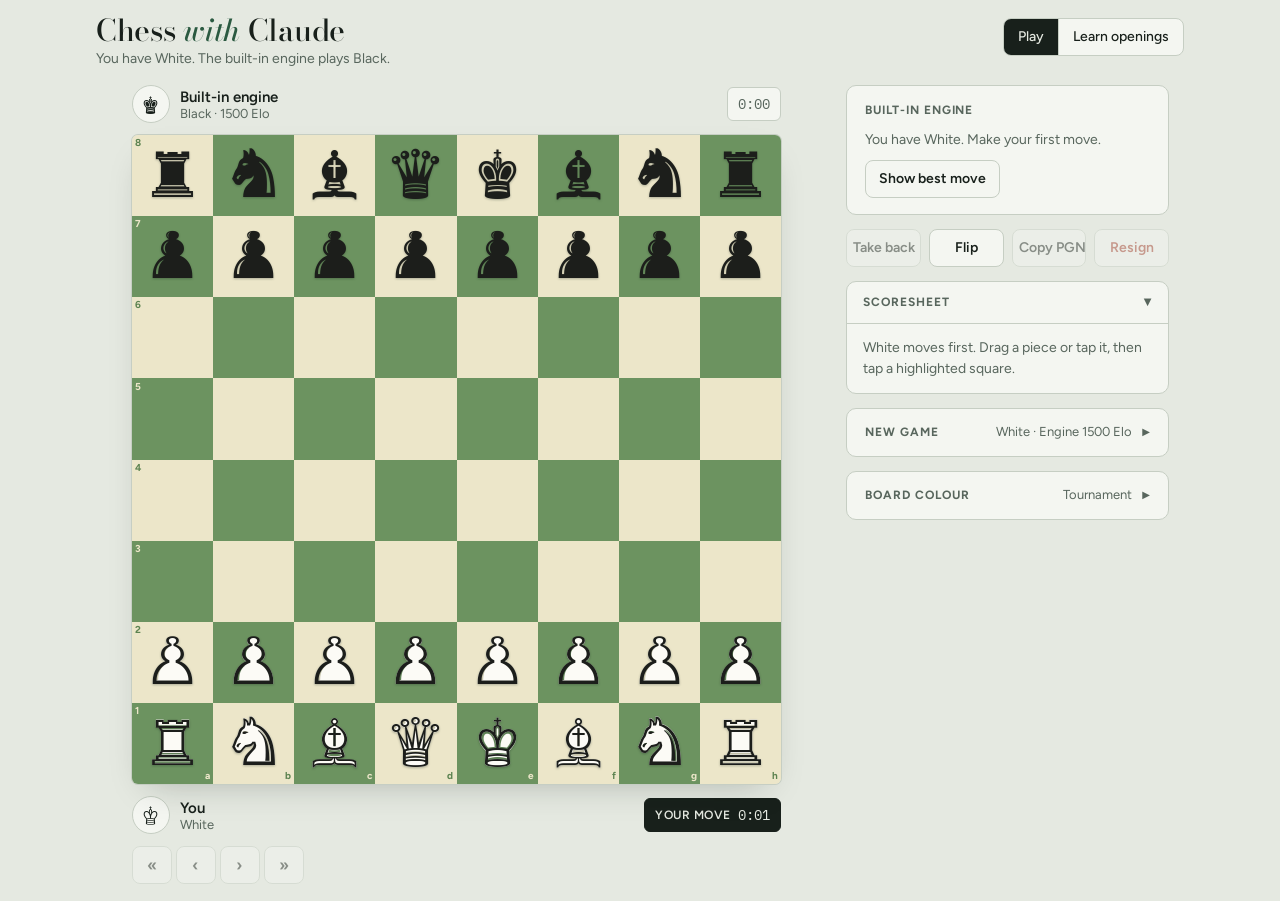
==== chess/site/index.html @ 0cbbc52a "Add standalone, installable Chess with Claude site A static build of the chess game for Cloudflare P" ====
<!doctype html>
<html lang="en">
<head>
<meta charset="utf-8">
<meta name="viewport" content="width=device-width,initial-scale=1,viewport-fit=cover">
<title>Chess with Claude</title>
<meta name="description" content="Play chess against a built-in engine from 1000 to 2100 Elo, and learn eight openings move by move with explore and practice modes.">
<meta name="theme-color" content="#E5E9E1" media="(prefers-color-scheme: light)">
<meta name="theme-color" content="#101512" media="(prefers-color-scheme: dark)">
<link rel="manifest" href="manifest.webmanifest">
<link rel="icon" href="icons/icon-32.png" sizes="32x32" type="image/png">
<link rel="apple-touch-icon" href="icons/apple-touch-icon.png">
<meta name="mobile-web-app-capable" content="yes">
<meta name="apple-mobile-web-app-capable" content="yes">
<meta name="apple-mobile-web-app-title" content="Chess">
<meta name="apple-mobile-web-app-status-bar-style" content="default">
<link rel="stylesheet" href="fonts.css">
<style>
:root { color-scheme: light; padding-top: env(safe-area-inset-top, 0px); padding-bottom: env(safe-area-inset-bottom, 0px); }
body { margin: 0; font: 14px system-ui, -apple-system, "Segoe UI", sans-serif; }
img { max-width: 100%; }
[hidden] { display: none !important; }
</style>
<style>
/* Layout: a club table. The board holds the left column between the two players' clock strips;
   Claude's table talk, the scoresheet and the game setup stack on the right, and below the board on phones. */
:root {
  --bg: #E5E9E1;
  --surface: #F4F6F1;
  --surface-2: #EBEEE6;
  --ink: #18201B;
  --muted: #58665D;
  --line: #C6CEC3;
  --accent: #2B5A41;
  --accent-ink: #F4F6F1;
  --danger: #A23A28;
  --sq-light: #ECE6C9;
  --sq-dark: #6C9360;
  --coord-on-light: #5C8350;
  --coord-on-dark: #ECE6C9;
  --mark: rgba(236, 196, 52, 0.5);
  --select: rgba(236, 196, 52, 0.78);
  --dot: rgba(18, 32, 22, 0.26);
  --check: rgba(214, 64, 40, 0.9);
  --piece-light: #FCFBF6;
  --piece-dark: #1C1E1B;
  --piece-line: #1C1E1B;
  --piece-dark-line: transparent;
  --shadow: rgba(16, 28, 20, 0.28);
  --scrim: rgba(229, 233, 225, 0.62);
  --arrow-main: rgba(24, 86, 168, 0.8);
  --arrow-alt: rgba(24, 86, 168, 0.45);
  --arrow-hot: rgba(214, 112, 14, 0.92);
  --arrow-main-solid: #1D5AAB;
  --arrow-alt-solid: #6E8CB8;
  --arrow-hot-solid: #D6700E;
  --badge-ink: #FFFFFF;

  --font-display: "Bodoni Moda", "Bodoni 72", Didot, Georgia, serif;
  --font-body: "Figtree", system-ui, -apple-system, "Segoe UI", sans-serif;
  --font-mono: "IBM Plex Mono", ui-monospace, "SF Mono", Menlo, Consolas, monospace;
  --font-pieces: "Noto Sans Symbols 2", "Segoe UI Symbol", "Apple Symbols", "DejaVu Sans", sans-serif;
  --radius: 10px;
}
@media (prefers-color-scheme: dark) {
  :root:not([data-theme="light"]) {
    --bg: #101512;
    --surface: #18201B;
    --surface-2: #1F2822;
    --ink: #E2E8E0;
    --muted: #93A197;
    --line: #2B362F;
    --accent: #8CC4A0;
    --accent-ink: #0E1411;
    --danger: #E58470;
    --sq-light: #D2CCAE;
    --sq-dark: #557A4A;
    --coord-on-light: #4D6F43;
    --coord-on-dark: #D2CCAE;
    --mark: rgba(232, 188, 40, 0.48);
    --select: rgba(232, 188, 40, 0.75);
    --dot: rgba(10, 18, 12, 0.34);
    --check: rgba(232, 80, 52, 0.92);
    --shadow: rgba(0, 0, 0, 0.55);
    --scrim: rgba(16, 21, 18, 0.62);
    color-scheme: dark;
  }
}
:root[data-theme="dark"] {
  --bg: #101512;
  --surface: #18201B;
  --surface-2: #1F2822;
  --ink: #E2E8E0;
  --muted: #93A197;
  --line: #2B362F;
  --accent: #8CC4A0;
  --accent-ink: #0E1411;
  --danger: #E58470;
  --sq-light: #D2CCAE;
  --sq-dark: #557A4A;
  --coord-on-light: #4D6F43;
  --coord-on-dark: #D2CCAE;
  --mark: rgba(232, 188, 40, 0.48);
  --select: rgba(232, 188, 40, 0.75);
  --dot: rgba(10, 18, 12, 0.34);
  --check: rgba(232, 80, 52, 0.92);
  --shadow: rgba(0, 0, 0, 0.55);
  --scrim: rgba(16, 21, 18, 0.62);
  color-scheme: dark;
}

body { background: var(--bg); color: var(--ink); font-family: var(--font-body); font-size: 15px; line-height: 1.45; }
button { font: inherit; color: inherit; }

.app {
  max-width: 1120px;
  margin: 0 auto;
  padding-block: 18px 32px;
  padding-left: max(16px, env(safe-area-inset-left, 0px));
  padding-right: max(16px, env(safe-area-inset-right, 0px));
  display: grid;
  gap: 14px;
}
.top { display: flex; align-items: baseline; justify-content: space-between; gap: 6px 16px; flex-wrap: wrap; }
.top h1 { margin: 0; font-family: var(--font-display); font-weight: 500; font-size: 30px; line-height: 1.1; letter-spacing: -0.01em; text-wrap: balance; }
.top h1 em { color: var(--accent); }
.matchup { margin: 0; color: var(--muted); font-size: 14px; }

.table { display: grid; grid-template-columns: minmax(0, 1fr) 340px; gap: 28px; align-items: start; }
@media (max-width: 900px) { .table { grid-template-columns: minmax(0, 1fr); gap: 18px; } }
/* Wide screens: the page fills the window, the game column stays put and the menu scrolls on its own. */
@media (min-width: 901px) {
  html, body { height: 100%; }
  body { overflow: hidden; }
  .app { height: 100%; box-sizing: border-box; padding-block: 14px; grid-template-rows: auto minmax(0, 1fr); }
  .table { height: 100%; min-height: 0; align-items: stretch; }
  .table > .board-col { width: min(100%, 760px, var(--fit, 640px)); align-self: start; }
  .side { min-height: 0; overflow-y: auto; overscroll-behavior: contain; align-content: start; padding: 2px 6px 16px 2px; margin-right: -6px; scrollbar-gutter: stable; }
}

/* ---------- board column ---------- */
.board-col { display: grid; gap: 10px; width: min(100%, 640px, max(300px, calc(100svh - 170px))); justify-self: center; }
.strip { display: flex; align-items: center; gap: 12px; min-height: 42px; min-width: 0; }
.who { display: flex; align-items: center; gap: 10px; min-width: 0; }
.avatar {
  flex: none; width: 36px; height: 36px; border-radius: 50%;
  display: grid; place-items: center;
  background: var(--surface); border: 1px solid var(--line);
  font-family: var(--font-pieces); font-size: 23px; line-height: 1; color: var(--ink);
}
.avatar i { display: block; font-style: normal; transform: translateY(var(--pc-shift, 0.145em)); }
.who-text { display: grid; min-width: 0; line-height: 1.2; }
.who-name { font-weight: 600; }
.who-meta { color: var(--muted); font-size: 13px; white-space: nowrap; overflow: hidden; text-overflow: ellipsis; }
.caps { display: flex; align-items: center; gap: 6px; min-width: 0; color: var(--muted); font-size: 13px; font-variant-numeric: tabular-nums; }
.caps-glyphs { font-family: var(--font-pieces); font-size: 17px; letter-spacing: -0.12em; color: var(--ink); white-space: nowrap; overflow: hidden; }
.clock {
  margin-left: auto; flex: none;
  display: inline-flex; align-items: center; gap: 7px;
  font-family: var(--font-mono); font-size: 14px; font-variant-numeric: tabular-nums;
  padding: 6px 10px; border-radius: 6px;
  background: var(--surface); color: var(--muted); border: 1px solid var(--line);
}
.clock.on { background: var(--ink); color: var(--bg); border-color: var(--ink); }
.clock .tag { font-family: var(--font-body); font-size: 12px; font-weight: 600; letter-spacing: 0.04em; text-transform: uppercase; }
.pulse { width: 7px; height: 7px; border-radius: 50%; background: currentColor; animation: pulse 1.1s ease-in-out infinite; }
@keyframes pulse { 50% { opacity: 0.25; } }

.board-wrap { position: relative; container-type: inline-size; }
.board {
  display: grid; grid-template-columns: repeat(8, 1fr);
  width: 100%; aspect-ratio: 1; max-width: 100%;
  border-radius: 6px; overflow: hidden;
  box-shadow: 0 0 0 1px var(--line), 0 14px 34px -16px var(--shadow);
  touch-action: none; user-select: none; -webkit-user-select: none;
}
.sq { position: relative; display: block; border: 0; margin: 0; padding: 0; aspect-ratio: 1; background: var(--sq-light); cursor: default; -webkit-tap-highlight-color: transparent; }
.sq.dk { background: var(--sq-dark); }
.sq::before { content: ""; position: absolute; inset: 0; }
.sq.last::before { background: var(--mark); }
.sq.sel::before { background: var(--select); }
.sq.check::before { background: radial-gradient(circle at 50% 52%, var(--check) 0, var(--check) 22%, transparent 72%); }
.sq.mine { cursor: grab; }
.sq.tgt { cursor: pointer; }
.sq:focus-visible { outline: 3px solid var(--accent); outline-offset: -3px; z-index: 2; }
.coord { position: absolute; font: 700 max(9px, 1.55cqw)/1 var(--font-body); color: var(--coord-on-light); pointer-events: none; }
.sq.dk .coord { color: var(--coord-on-dark); }
.coord.file { right: 0.5cqw; bottom: 0.45cqw; }
.coord.rank { left: 0.5cqw; top: 0.5cqw; }
.dot { position: absolute; inset: 0; display: grid; place-items: center; pointer-events: none; }
.sq.tgt .dot::after { content: ""; width: 30%; height: 30%; border-radius: 50%; background: var(--dot); }
.sq.tgt.cap .dot::after { width: 86%; height: 86%; background: transparent; box-shadow: inset 0 0 0 0.85cqw var(--dot); }

.pc {
  position: absolute; inset: 0; display: grid; place-items: center;
  font-family: var(--font-pieces); font-size: 9.7cqw; line-height: 1;
  pointer-events: none;
  filter: drop-shadow(0 0.22cqw 0.18cqw var(--shadow));
}
.pc i { grid-area: 1 / 1; font-style: normal; transform: translateY(var(--pc-shift, 0.145em)); }
.pc .f, .ghost .f { -webkit-background-clip: text; background-clip: text; }
.pc.w .f { color: var(--piece-light); background-image: var(--piece-light-grad, none); }
.pc.w .o { color: var(--piece-line); }
.pc.b .f { color: var(--piece-dark); background-image: var(--piece-dark-grad, none); }
.pc.b .o { color: var(--piece-dark-line); }
.pc.lifted { opacity: 0.3; }
.ghost { position: fixed; z-index: 50; left: 0; top: 0; pointer-events: none; transform: translate(-50%, -55%); display: grid; place-items: center; font-family: var(--font-pieces); line-height: 1; filter: drop-shadow(0 6px 6px var(--shadow)); }
.ghost i { grid-area: 1 / 1; font-style: normal; transform: translateY(var(--pc-shift, 0.145em)); }
.ghost.w .f { color: var(--piece-light); background-image: var(--piece-light-grad, none); }
.ghost.w .o { color: var(--piece-line); }
.ghost.b .f { color: var(--piece-dark); background-image: var(--piece-dark-grad, none); }
.ghost.b .o { color: var(--piece-dark-line); }

.overlay { position: absolute; inset: 0; display: grid; place-items: center; padding: 16px; background: var(--scrim); backdrop-filter: blur(2px); -webkit-backdrop-filter: blur(2px); border-radius: 6px; z-index: 5; }
.panel {
  background: var(--surface); border: 1px solid var(--line); border-radius: 12px;
  box-shadow: 0 18px 40px -18px var(--shadow);
  padding: 20px 22px; display: grid; gap: 12px; justify-items: center; text-align: center; max-width: 100%;
}
.panel h2 { margin: 0; font-family: var(--font-display); font-weight: 500; font-size: 32px; line-height: 1.1; text-wrap: balance; }
.panel p { margin: 0; color: var(--muted); max-width: 32ch; }
.score { font-family: var(--font-mono); font-size: 15px; letter-spacing: 0.06em; color: var(--ink); }
.promo-row { display: flex; gap: 8px; }
.promo-btn {
  width: min(16cqw, 76px); aspect-ratio: 1; border-radius: 8px; border: 1px solid var(--line);
  background: var(--sq-light); cursor: pointer; position: relative; container-type: inline-size;
}
.promo-btn:nth-child(even) { background: var(--sq-dark); }
.promo-btn .pc { font-size: 78cqw; }
.promo-btn:hover, .promo-btn:focus-visible { outline: 3px solid var(--accent); outline-offset: 1px; }

/* ---------- side column ---------- */
.side { display: grid; gap: 14px; min-width: 0; }
.card { background: var(--surface); border: 1px solid var(--line); border-radius: var(--radius); min-width: 0; }
.eyebrow { margin: 0; font-size: 12px; font-weight: 700; letter-spacing: 0.08em; text-transform: uppercase; color: var(--muted); }

.talk { padding: 16px 18px; display: grid; gap: 10px; }
.talk-head { display: flex; justify-content: space-between; align-items: baseline; gap: 10px; }
.talk-when { color: var(--muted); font-size: 13px; font-family: var(--font-mono); }
.bubble { margin: 0; font-family: var(--font-display); font-style: italic; font-size: 20px; line-height: 1.35; text-wrap: pretty; overflow-wrap: anywhere; }
.bubble::before { content: "\201C"; }
.bubble::after { content: "\201D"; }
.talk-note { margin: 0; color: var(--muted); font-size: 14px; display: flex; align-items: center; gap: 8px; }
.talk-note.warn { color: var(--danger); }
.talk-actions { display: flex; gap: 8px; flex-wrap: wrap; }

.btn {
  font-weight: 600; font-size: 14px; line-height: 1.1;
  padding: 9px 13px; border-radius: 8px;
  border: 1px solid var(--line); background: var(--surface); color: var(--ink);
  cursor: pointer; min-height: 38px;
}
.btn:hover { background: var(--surface-2); }
.btn.primary { background: var(--accent); color: var(--accent-ink); border-color: var(--accent); }
.btn.primary:hover { filter: brightness(1.08); }
.btn.danger { color: var(--danger); }
.btn.armed { background: var(--danger); border-color: var(--danger); color: var(--surface); }
.btn:disabled { opacity: 0.45; cursor: not-allowed; }
.btn:focus-visible, .seg input:focus-visible + label { outline: 2px solid var(--accent); outline-offset: 2px; }

.actions { display: grid; grid-template-columns: repeat(4, minmax(0, 1fr)); gap: 8px; }
.actions .btn { padding-inline: 6px; white-space: nowrap; }

.sheet-head { display: flex; justify-content: space-between; align-items: center; gap: 10px; padding: 12px 16px; border-bottom: 1px solid var(--line); cursor: pointer; list-style: none; border-radius: var(--radius) var(--radius) 0 0; }
.sheet-head::-webkit-details-marker { display: none; }
.sheet-head:hover { background: var(--surface-2); }
.sheet-head:focus-visible { outline: 2px solid var(--accent); outline-offset: -2px; }
details.sheet:not([open]) > .sheet-head { border-bottom: 0; border-radius: var(--radius); }
.sheet-right { display: flex; align-items: center; gap: 10px; }
.sheet-head .caret { font-size: 10px; color: var(--muted); transition: transform 0.15s; }
details.sheet[open] > .sheet-head .caret { transform: rotate(90deg); }
@media (prefers-reduced-motion: reduce) { .sheet-head .caret { transition: none; } }
.sheet-scroll { max-height: 264px; overflow-y: auto; }
.sheet table { width: 100%; border-collapse: collapse; font-variant-numeric: tabular-nums; }
.sheet th { position: sticky; top: 0; background: var(--surface); text-align: left; font-size: 12px; font-weight: 600; color: var(--muted); padding: 7px 12px; letter-spacing: 0.04em; text-transform: uppercase; border-bottom: 1px solid var(--line); }
.sheet td { padding: 5px 12px; font-size: 15px; }
.sheet td.n { width: 3.5ch; padding-right: 0; color: var(--muted); font-family: var(--font-mono); font-size: 13px; }
.sheet tbody tr:nth-child(even) { background: var(--surface-2); }
.sheet td.cur { font-weight: 700; color: var(--accent); }
.sheet .fig { font-family: var(--font-pieces); font-weight: 400; }
.sheet .stand-in { text-decoration: underline dotted; text-underline-offset: 3px; }
.sheet-empty { padding: 14px 16px; margin: 0; color: var(--muted); font-size: 14px; }
.sheet-foot { padding: 10px 16px; border-top: 1px solid var(--line); font-size: 13px; color: var(--muted); display: flex; justify-content: space-between; gap: 10px; }
.sheet-foot .score { font-size: 14px; }
.pgn-out { display: block; width: 100%; min-height: 120px; margin: 0; padding: 10px 16px; border: 0; border-top: 1px solid var(--line); background: var(--surface-2); color: var(--ink); font: 12px/1.5 var(--font-mono); resize: vertical; box-sizing: border-box; }

.setup { padding: 0; }
.setup-sum { display: flex; align-items: center; gap: 10px; padding: 14px 18px; cursor: pointer; list-style: none; border-radius: var(--radius); }
.setup-sum::-webkit-details-marker { display: none; }
.setup-sum:hover { background: var(--surface-2); }
.setup-sum:focus-visible { outline: 2px solid var(--accent); outline-offset: -2px; }
.setup-now { margin-left: auto; font-size: 13px; color: var(--muted); text-align: right; min-width: 0; overflow: hidden; text-overflow: ellipsis; white-space: nowrap; }
.setup-sum .caret { flex: none; font-size: 10px; color: var(--muted); transition: transform 0.15s; }
details[open] > .setup-sum .caret { transform: rotate(90deg); }
details[open] > .setup-sum { border-bottom-left-radius: 0; border-bottom-right-radius: 0; }
.setup-body { padding: 2px 18px 16px; display: grid; gap: 14px; }
@media (prefers-reduced-motion: reduce) { .setup-sum .caret { transition: none; } }
.field { display: grid; gap: 6px; border: 0; margin: 0; padding: 0; min-width: 0; }
.field legend { padding: 0; margin-bottom: 6px; font-size: 13px; font-weight: 600; color: var(--ink); }
.seg { position: relative; display: flex; border: 1px solid var(--line); border-radius: 8px; overflow: hidden; background: var(--surface); }
.seg input { position: absolute; opacity: 0; pointer-events: none; }
.seg label { flex: 1; text-align: center; padding: 8px 4px; cursor: pointer; font-size: 14px; font-weight: 500; border-left: 1px solid var(--line); }
.seg label:first-of-type { border-left: 0; }
.seg input:checked + label { background: var(--ink); color: var(--bg); }
.seg input:disabled + label { opacity: 0.4; cursor: not-allowed; }
.elo { display: grid; gap: 6px; }
.elo-read { display: flex; align-items: baseline; gap: 6px; }
.elo-num { font-family: var(--font-display); font-size: 28px; line-height: 1; font-variant-numeric: tabular-nums; }
.elo-unit { font-size: 12px; font-weight: 700; letter-spacing: 0.08em; text-transform: uppercase; color: var(--muted); }
.elo-word { margin-left: auto; font-size: 13px; color: var(--muted); }
.elo input[type="range"] { width: 100%; margin: 0; accent-color: var(--accent); cursor: pointer; }
.elo input[type="range"]:focus-visible { outline: 2px solid var(--accent); outline-offset: 4px; }
.elo-scale { display: flex; justify-content: space-between; font-family: var(--font-mono); font-size: 11px; color: var(--muted); }
.hint { margin: 0; color: var(--muted); font-size: 13px; }

.review { display: flex; align-items: center; gap: 8px; flex-wrap: wrap; }
.nav { display: flex; gap: 4px; }
.nav .btn { min-width: 40px; padding-inline: 8px; font-size: 17px; line-height: 1; }
.review-label { color: var(--muted); font-size: 14px; font-variant-numeric: tabular-nums; }
.review-label strong { color: var(--ink); font-weight: 600; }
.review .live-btn { margin-left: auto; }
.board-wrap.reviewing .board { box-shadow: 0 0 0 3px var(--accent), 0 14px 34px -16px var(--shadow); }
.sheet .mv { all: unset; cursor: pointer; padding: 2px 5px; margin-left: -5px; border-radius: 4px; }
.sheet .mv:hover { background: var(--line); }
.sheet .mv:focus-visible { outline: 2px solid var(--accent); outline-offset: 1px; }
.sheet td.viewing .mv { background: var(--ink); color: var(--bg); }
.top-left { display: grid; gap: 2px; min-width: 0; }
.mode { flex: none; }
.mode label { padding: 8px 14px; white-space: nowrap; }
.arrows { position: absolute; inset: 0; width: 100%; height: 100%; pointer-events: none; z-index: 3; overflow: visible; }
.arrows .a line { stroke: var(--arrow-alt); stroke-linecap: round; }
.arrows .a polygon { fill: var(--arrow-alt); }
.arrows .a circle { fill: var(--arrow-alt-solid); }
.arrows .a.main line { stroke: var(--arrow-main); }
.arrows .a.main polygon { fill: var(--arrow-main); }
.arrows .a.main circle { fill: var(--arrow-main-solid); }
.arrows .a.hot line { stroke: var(--arrow-hot); }
.arrows .a.hot polygon { fill: var(--arrow-hot); }
.arrows .a.hot circle { fill: var(--arrow-hot-solid); }
.arrows text { fill: var(--badge-ink); font: 700 0.22px var(--font-body); text-anchor: middle; dominant-baseline: central; }
.learn { padding: 16px 18px; display: grid; gap: 12px; }
.learn-head { display: flex; justify-content: space-between; align-items: center; gap: 10px; }
.learn select { font: inherit; font-size: 13px; padding: 5px 8px; border-radius: 6px; border: 1px solid var(--line); background: var(--surface); color: var(--ink); }
.learn h2 { margin: 0; font-family: var(--font-display); font-weight: 500; font-size: 25px; line-height: 1.15; text-wrap: balance; }
.learn-note { margin: 0; font-size: 15px; text-wrap: pretty; }
.learn-note strong { font-family: var(--font-mono); font-weight: 500; margin-right: 6px; }
.learn-ask { margin: 0; font-size: 13px; font-weight: 600; color: var(--muted); }
.cands { display: grid; gap: 6px; margin: 0; padding: 0; list-style: none; }
.cand {
  display: grid; grid-template-columns: 24px auto minmax(0, 1fr) auto; align-items: center; gap: 10px;
  width: 100%; text-align: left; padding: 8px 10px; border-radius: 8px;
  border: 1px solid var(--line); background: var(--surface); color: var(--ink); cursor: pointer;
}
.cand:hover, .cand:focus-visible, .cand.hot { border-color: var(--arrow-hot-solid); background: var(--surface-2); }
.cand:focus-visible { outline: 2px solid var(--arrow-hot-solid); outline-offset: 1px; }
.cand .num { width: 22px; height: 22px; border-radius: 50%; display: grid; place-items: center; font: 700 12px/1 var(--font-body); color: var(--badge-ink); background: var(--arrow-alt-solid); }
.cand.main .num { background: var(--arrow-main-solid); }
.cand.hot .num { background: var(--arrow-hot-solid); }
.cand .san { font-weight: 700; font-size: 16px; white-space: nowrap; }
.cand .san .fig { font-family: var(--font-pieces); font-weight: 400; }
.cand .nm { color: var(--muted); font-size: 13px; line-height: 1.3; }
.cand .tag { font-size: 11px; font-weight: 700; letter-spacing: 0.06em; text-transform: uppercase; color: var(--accent); white-space: nowrap; }
.cand .lines { font-size: 12px; color: var(--muted); white-space: nowrap; font-variant-numeric: tabular-nums; }
.learn-tools { display: flex; gap: 8px; flex-wrap: wrap; }
.sq.hintsq::before { box-shadow: inset 0 0 0 0.75cqw var(--arrow-hot-solid); }
.sq.wrong::before { background: var(--check); opacity: 0.55; }
.playon { display: grid; gap: 10px; padding: 12px; border-radius: 8px; background: var(--surface-2); border: 1px solid var(--line); }
.panel .save-note { font-size: 13px; color: var(--muted); }
.ltree-card { padding: 14px 16px; display: grid; gap: 10px; }
.ltree-head { display: flex; align-items: center; gap: 10px; flex-wrap: wrap; }
.ltree-count { font-size: 13px; color: var(--muted); font-variant-numeric: tabular-nums; }
.ltree-btns { margin-left: auto; display: flex; gap: 6px; }
.ltree-btns .btn { padding: 6px 10px; min-height: 32px; font-size: 13px; }
.ltree-bar { height: 4px; border-radius: 2px; background: var(--surface-2); overflow: hidden; }
.ltree-bar span { display: block; height: 100%; background: var(--accent); transition: width 0.3s; }
.ltree-stats { margin: 0; font-size: 13px; color: var(--muted); font-variant-numeric: tabular-nums; }
.ltree-stats.all { color: var(--accent); font-weight: 700; font-size: 14px; }
.ltree-body { max-height: 440px; overflow-y: auto; margin-inline: -6px; padding-inline: 6px; }
.ltree, .ltree ul { list-style: none; margin: 0; padding: 0; }
.ltree ul { margin-left: 9px; padding-left: 7px; border-left: 1px solid var(--line); }
.ltree summary { list-style: none; cursor: pointer; }
.ltree summary::-webkit-details-marker { display: none; }
.lrow { display: flex; align-items: center; gap: 8px; padding: 5px 6px; border-radius: 6px; min-width: 0; }
.lrow:hover { background: var(--surface-2); }
.lrow .caret { flex: none; width: 12px; font-size: 10px; color: var(--muted); transition: transform 0.15s; }
details[open] > summary .caret { transform: rotate(90deg); }
.ltext { display: flex; flex-direction: column; min-width: 0; line-height: 1.25; }
.lrow .lmv { font-family: var(--font-mono); font-size: 11.5px; color: var(--muted); white-space: nowrap; overflow: hidden; text-overflow: ellipsis; }
.lrow .lnm { font-size: 14px; font-weight: 600; overflow-wrap: anywhere; }
.lrow .lnm.plain { font-weight: 500; color: var(--muted); font-style: italic; }
.lrow .lprog { margin-left: auto; flex: none; font-size: 12px; color: var(--muted); font-variant-numeric: tabular-nums; }
.lrow .lprog.full { color: var(--accent); font-weight: 700; }
.lrow input[type="checkbox"] { flex: none; width: 16px; height: 16px; margin: 0; accent-color: var(--accent); cursor: pointer; }
.lgo { all: unset; flex: 1; min-width: 0; display: block; cursor: pointer; }
.lgo:focus-visible { outline: 2px solid var(--accent); outline-offset: 2px; border-radius: 4px; }
.lrow.done .lnm { color: var(--muted); }
.lrow.target { background: var(--surface-2); box-shadow: inset 3px 0 0 var(--accent); }
.lrow.here .lmv { color: var(--accent); font-weight: 500; }
@media (prefers-reduced-motion: reduce) { .lrow .caret, .ltree-bar span { transition: none; } }
.check { display: flex; align-items: flex-start; gap: 8px; font-size: 14px; line-height: 1.35; cursor: pointer; }
.check input { flex: none; width: 16px; height: 16px; margin: 2px 0 0; accent-color: var(--accent); cursor: pointer; }
.check input:focus-visible { outline: 2px solid var(--accent); outline-offset: 2px; }
.practice-bar { display: flex; align-items: center; gap: 10px; flex-wrap: wrap; }
.practice-stats { margin-left: auto; font-size: 13px; color: var(--muted); font-variant-numeric: tabular-nums; }
.feedback { margin: 0; font-size: 14px; font-weight: 600; }
.feedback.bad { color: var(--danger); }
.feedback.good { color: var(--accent); }
.learn-nav { display: grid; grid-template-columns: 1.6fr 1fr 1fr; gap: 8px; padding-bottom: 12px; border-bottom: 1px solid var(--line); }
.learn-nav .btn { padding-inline: 6px; white-space: nowrap; }
.coach { border-top: 1px solid var(--line); padding-top: 12px; display: grid; gap: 8px; }
.coach-text { margin: 0; font-size: 14.5px; line-height: 1.55; white-space: pre-wrap; overflow-wrap: anywhere; }
.sr { position: absolute; width: 1px; height: 1px; overflow: hidden; clip: rect(0 0 0 0); white-space: nowrap; }

@media (prefers-reduced-motion: reduce) {
  .pulse { animation: none; }
}
@media (max-width: 420px) {
  .top h1 { font-size: 26px; }
  .actions { grid-template-columns: repeat(2, minmax(0, 1fr)); }
  .clock { padding: 5px 8px; }
}

/* ---------- board and piece themes (placed last so they win over the light/dark board colours) ---------- */
:root[data-board="walnut"] {
  --sq-light: #EBCFA3; --sq-dark: #A6774C; --coord-on-light: #946640; --coord-on-dark: #F2DDBA;
  --mark: rgba(255, 210, 90, 0.5); --select: rgba(255, 210, 90, 0.78); --dot: rgba(60, 32, 12, 0.3);
}
:root[data-board="slate"] {
  --sq-light: #DFE6ED; --sq-dark: #7990A9; --coord-on-light: #6A819B; --coord-on-dark: #EAF0F5;
  --mark: rgba(246, 196, 70, 0.55); --select: rgba(246, 196, 70, 0.8); --dot: rgba(20, 34, 56, 0.28);
}
/* Coral, Lavender and Teal boards */
:root[data-board="coral"] {
  --sq-light: #F4E3D7; --sq-dark: #C9806A; --coord-on-light: #B56E59; --coord-on-dark: #F7EBE2;
  --mark: rgba(250, 205, 80, 0.55); --select: rgba(250, 205, 80, 0.8); --dot: rgba(70, 28, 18, 0.28);
}
:root[data-board="lavender"] {
  --sq-light: #EAE4F2; --sq-dark: #8D7BB0; --coord-on-light: #7C6AA0; --coord-on-dark: #F1ECF7;
  --mark: rgba(246, 198, 72, 0.55); --select: rgba(246, 198, 72, 0.8); --dot: rgba(36, 22, 64, 0.28);
}
:root[data-board="teal"] {
  --sq-light: #DDEEEA; --sq-dark: #4F8E85; --coord-on-light: #3F7C73; --coord-on-dark: #E6F3F0;
  --mark: rgba(246, 200, 76, 0.55); --select: rgba(246, 200, 76, 0.8); --dot: rgba(10, 40, 36, 0.3);
}
:root[data-board="ocean"] {
  --sq-light: #DDE9F7; --sq-dark: #4D7FBA; --coord-on-light: #436FA5; --coord-on-dark: #E8F0FA;
  --mark: rgba(250, 204, 82, 0.6); --select: rgba(250, 204, 82, 0.85); --dot: rgba(12, 30, 60, 0.3);
}
:root[data-board="amber"] {
  --sq-light: #F6EDCE; --sq-dark: #C8A148; --coord-on-light: #A9852F; --coord-on-dark: #FAF3DD;
  --mark: rgba(90, 160, 235, 0.42); --select: rgba(90, 160, 235, 0.62); --dot: rgba(60, 40, 6, 0.3);
}
:root[data-board="charcoal"] {
  --sq-light: #DCDCD8; --sq-dark: #74777A; --coord-on-light: #65686B; --coord-on-dark: #E6E6E3;
  --mark: rgba(246, 198, 72, 0.55); --select: rgba(246, 198, 72, 0.8); --dot: rgba(20, 20, 22, 0.3);
}
.look { padding: 0; }
.swatches { display: grid; grid-template-columns: repeat(3, minmax(0, 1fr)); gap: 8px; }
.swatch {
  display: grid; justify-items: center; gap: 6px; padding: 9px 4px 8px;
  border: 1px solid var(--line); border-radius: 8px; background: var(--surface); color: var(--ink);
  cursor: pointer; font-size: 13px; font-weight: 500; line-height: 1.2; text-align: center;
}
.swatch:hover { background: var(--surface-2); }
.swatch[aria-pressed="true"] { border-color: var(--accent); box-shadow: inset 0 0 0 1px var(--accent); font-weight: 700; }
.swatch:focus-visible { outline: 2px solid var(--accent); outline-offset: 2px; }
.mini { width: 44px; height: 44px; border-radius: 5px; box-shadow: 0 0 0 1px var(--line);
  background: conic-gradient(var(--b) 0 25%, var(--a) 0 50%, var(--b) 0 75%, var(--a) 0) 0 0 / 22px 22px; }
</style>
<script>window.CHESS_STANDALONE = true;</script>
</head>
<body>
<div class="app">
  <header class="top">
    <div class="top-left">
      <h1>Chess <em>with</em> Claude</h1>
      <p class="matchup" id="matchup">You have White. The built-in engine plays Black.</p>
    </div>
    <div class="seg mode" role="radiogroup" aria-label="Mode">
      <input type="radio" name="mode" id="mode-play" value="play" checked><label for="mode-play">Play</label>
      <input type="radio" name="mode" id="mode-learn" value="learn"><label for="mode-learn">Learn openings</label>
    </div>
  </header>

  <main class="table">
    <section class="board-col" aria-label="Game">
      <div class="strip" id="strip-top"></div>
      <div class="board-wrap">
        <div class="board" id="board" aria-label="Chessboard"></div>
        <svg class="arrows" id="arrows" viewBox="0 0 8 8" aria-hidden="true"></svg>
        <div class="overlay" id="promo" hidden>
          <div class="panel" role="dialog" aria-label="Choose a piece for promotion">
            <p class="eyebrow">Promote to</p>
            <div class="promo-row" id="promo-row"></div>
            <button class="btn" type="button" id="promo-cancel">Cancel</button>
          </div>
        </div>
        <div class="overlay" id="result" hidden>
          <div class="panel" role="dialog" aria-labelledby="result-title">
            <span class="score" id="result-score"></span>
            <h2 id="result-title"></h2>
            <p id="result-detail"></p>
            <p class="save-note" id="result-saved" hidden></p>
            <div class="talk-actions">
              <button class="btn primary" type="button" id="result-new">New game</button>
              <button class="btn" type="button" id="result-close">See the board</button>
            </div>
          </div>
        </div>
      </div>
      <div class="strip" id="strip-bottom"></div>
      <div class="review" id="review">
        <div class="nav" role="group" aria-label="Step through the moves">
          <button class="btn" type="button" id="nav-first" aria-label="Go to the starting position">«</button>
          <button class="btn" type="button" id="nav-prev" aria-label="Previous move">‹</button>
          <button class="btn" type="button" id="nav-next" aria-label="Next move">›</button>
          <button class="btn" type="button" id="nav-last" aria-label="Go to the current position">»</button>
        </div>
        <span class="review-label" id="review-label" aria-live="polite"></span>
        <button class="btn primary live-btn" type="button" id="nav-live" hidden>Back to game</button>
      </div>
    </section>

    <aside class="side">
      <section class="card learn" id="learn" hidden aria-label="Opening explorer">
        <div class="learn-head">
          <p class="eyebrow">Opening explorer</p>
          <select id="learn-opening" aria-label="Opening"><option value="ruy">Ruy Lopez</option><option value="italian">Italian Game</option><option value="qg">Queen's Gambit</option><option value="london">London System</option><option value="english">English Opening</option><option value="kid">King's Indian Defence</option><option value="kia">King's Indian Attack</option></select>
        </div>
        <div class="seg" aria-label="Explorer mode">
          <input type="radio" name="lmode" id="lmode-explore" value="explore" checked><label for="lmode-explore">Explore</label>
          <input type="radio" name="lmode" id="lmode-practice" value="practice"><label for="lmode-practice">Practise</label>
        </div>
        <div class="seg" id="lside-seg" aria-label="Practise as" hidden>
          <input type="radio" name="lside" id="lside-white" value="0" checked><label for="lside-white">Play White</label>
          <input type="radio" name="lside" id="lside-black" value="1"><label for="lside-black">Play Black</label>
        </div>
        <div class="learn-nav">
          <button class="btn" type="button" id="learn-back">Back one move</button>
          <button class="btn" type="button" id="learn-restart">Restart</button>
          <button class="btn" type="button" id="learn-flip">Flip</button>
        </div>
        <h2 id="learn-name">Ruy Lopez</h2>
        <p class="learn-note" id="learn-note"></p>
        <p class="learn-ask" id="learn-ask"></p>
        <div class="playon" id="playon" hidden>
          <p class="hint" id="playon-hint"></p>
          <div class="learn-tools">
            <button class="btn primary" type="button" id="playon-white">Play on as White</button>
            <button class="btn" type="button" id="playon-black">Play on as Black</button>
          </div>
        </div>
        <p class="feedback" id="feedback" hidden></p>
        <div class="practice-bar" id="practice-bar" hidden>
          <button class="btn" type="button" id="learn-hint">Show a hint</button>
          <button class="btn" type="button" id="learn-again" hidden>Play this line again</button>
          <span class="practice-stats" id="practice-stats"></span>
        </div>
        <ul class="cands" id="learn-cands"></ul>
      </section>

      <section class="card ltree-card" id="ltree" hidden aria-label="Lines to practise">
        <div class="ltree-head">
          <p class="eyebrow">Lines to practise</p>
          <span class="ltree-count" id="ltree-count"></span>
          <div class="ltree-btns">
            <button class="btn" type="button" id="ltree-any">Any line</button>
            <button class="btn" type="button" id="ltree-reset">Reset</button>
          </div>
        </div>
        <div class="ltree-bar" aria-hidden="true"><span id="ltree-bar"></span></div>
        <p class="ltree-stats" id="ltree-stats"></p>
        <p class="hint" id="ltree-hint"></p>
        <div class="ltree-body" id="ltree-body"></div>
      </section>

      <section class="card talk play-only">
        <div class="talk-head">
          <p class="eyebrow" id="talk-title">Claude</p>
          <span class="talk-when" id="talk-when"></span>
        </div>
        <p class="bubble" id="talk-bubble" hidden></p>
        <p class="talk-note" id="talk-note"></p>
        <div class="talk-actions" id="talk-actions" hidden></div>
      </section>

      <div class="actions play-only">
        <button class="btn" type="button" id="btn-undo">Take back</button>
        <button class="btn" type="button" id="btn-flip">Flip</button>
        <button class="btn" type="button" id="btn-pgn">Copy PGN</button>
        <button class="btn danger" type="button" id="btn-resign">Resign</button>
      </div>

      <details class="card sheet" id="sheet-card" open>
        <summary class="sheet-head">
          <span class="eyebrow">Scoresheet</span>
          <span class="sheet-right"><span class="talk-when" id="sheet-count"></span><span class="caret" aria-hidden="true">▶</span></span>
        </summary>
        <div class="sheet-scroll" id="sheet-scroll"></div>
        <textarea class="pgn-out" id="pgn-out" aria-label="Game in PGN" readonly hidden></textarea>
      </details>

      <details class="card setup play-only" id="setup">
        <summary class="setup-sum"><span class="eyebrow">New game</span><span class="setup-now" id="setup-now"></span><span class="caret" aria-hidden="true">▶</span></summary>
        <div class="setup-body">
        <fieldset class="field">
          <legend>You play</legend>
          <div class="seg">
            <input type="radio" name="color" id="color-white" value="white" checked><label for="color-white">White</label>
            <input type="radio" name="color" id="color-black" value="black"><label for="color-black">Black</label>
            <input type="radio" name="color" id="color-random" value="random"><label for="color-random">Random</label>
          </div>
          <label class="check" for="opt-first"><input type="checkbox" id="opt-first"> Let me choose the computer’s first move when I play Black</label>
        </fieldset>
        <fieldset class="field">
          <legend>Opponent</legend>
          <div class="seg">
            <input type="radio" name="opponent" id="opp-claude" value="claude"><label for="opp-claude">Claude</label>
            <input type="radio" name="opponent" id="opp-engine" value="engine" checked><label for="opp-engine">Built-in engine</label>
          </div>
          <p class="hint" id="opp-hint">Claude reads the position and picks each move itself. Its moves use your Claude usage.</p>
        </fieldset>
        <fieldset class="field" id="pace-field">
          <legend>Claude's pace</legend>
          <div class="seg">
            <input type="radio" name="pace" id="pace-blitz" value="blitz"><label for="pace-blitz">Blitz</label>
            <input type="radio" name="pace" id="pace-rapid" value="rapid" checked><label for="pace-rapid">Rapid</label>
            <input type="radio" name="pace" id="pace-classical" value="classical"><label for="pace-classical">Classical</label>
          </div>
          <p class="hint">Blitz answers in seconds. Rapid thinks briefly and plays better. Classical thinks longest and plays its best.</p>
        </fieldset>
        <fieldset class="field" id="level-field" hidden>
          <legend>Engine strength</legend>
          <div class="elo">
            <div class="elo-read"><span class="elo-num" id="level-out">1500</span><span class="elo-unit">Elo</span><span class="elo-word" id="level-word"></span></div>
            <input type="range" id="level" name="level" min="1000" max="2100" step="100" value="1500" list="elo-ticks" aria-describedby="level-word">
            <datalist id="elo-ticks"><option value="1000"></option><option value="1100"></option><option value="1200"></option><option value="1300"></option><option value="1400"></option><option value="1500"></option><option value="1600"></option><option value="1700"></option><option value="1800"></option><option value="1900"></option><option value="2000"></option><option value="2100"></option></datalist>
            <div class="elo-scale" aria-hidden="true"><span>1000</span><span>1550</span><span>2100</span></div>
          </div>
          <p class="hint">Ratings are rough targets. Lower levels search less deeply and make more deliberate mistakes.</p>
        </fieldset>
        <p class="hint">Opponent and pace changes apply from the next move. Your colour applies to the next game.</p>
        <p class="hint" id="history-hint" hidden></p>
        <button class="btn" type="button" id="btn-export" hidden>Download my games (PGN)</button>
        <button class="btn primary" type="button" id="btn-new">Start new game</button>
        </div>
      </details>

      <details class="card setup" id="coach-card" hidden>
        <summary class="setup-sum"><span class="eyebrow">Ask Claude</span><span class="setup-now">Explain this position</span><span class="caret" aria-hidden="true">▶</span></summary>
        <div class="setup-body" id="coach">
          <div class="learn-tools">
            <button class="btn" type="button" id="learn-explain">Ask Claude to explain</button>
            <button class="btn" type="button" id="learn-stop" hidden>Stop</button>
          </div>
          <p class="coach-text" id="coach-text" hidden></p>
          <p class="hint" id="coach-hint">Claude explains the ideas behind this position. Each explanation uses your Claude usage; moving through the tree is free.</p>
        </div>
      </details>

      <details class="card look" id="look" aria-label="Board colour">
        <summary class="setup-sum"><span class="eyebrow">Board colour</span><span class="setup-now" id="look-now"></span><span class="caret" aria-hidden="true">▶</span></summary>
        <div class="setup-body">
          <fieldset class="field">
            <legend class="sr">Board colour</legend>
            <div class="swatches" id="board-swatches">
              <button type="button" class="swatch" data-board="green"><span class="mini" style="--a:#ECE6C9;--b:#6C9360" aria-hidden="true"></span>Tournament</button>
              <button type="button" class="swatch" data-board="walnut"><span class="mini" style="--a:#EBCFA3;--b:#A6774C" aria-hidden="true"></span>Walnut</button>
              <button type="button" class="swatch" data-board="slate"><span class="mini" style="--a:#DFE6ED;--b:#7990A9" aria-hidden="true"></span>Slate</button>
              <button type="button" class="swatch" data-board="coral"><span class="mini" style="--a:#F4E3D7;--b:#C9806A" aria-hidden="true"></span>Coral</button>
              <button type="button" class="swatch" data-board="lavender"><span class="mini" style="--a:#EAE4F2;--b:#8D7BB0" aria-hidden="true"></span>Lavender</button>
              <button type="button" class="swatch" data-board="teal"><span class="mini" style="--a:#DDEEEA;--b:#4F8E85" aria-hidden="true"></span>Teal</button>
              <button type="button" class="swatch" data-board="ocean"><span class="mini" style="--a:#DDE9F7;--b:#4D7FBA" aria-hidden="true"></span>Ocean</button>
              <button type="button" class="swatch" data-board="amber"><span class="mini" style="--a:#F6EDCE;--b:#C8A148" aria-hidden="true"></span>Amber</button>
              <button type="button" class="swatch" data-board="charcoal"><span class="mini" style="--a:#DCDCD8;--b:#74777A" aria-hidden="true"></span>Charcoal</button>
            </div>
          </fieldset>
        </div>
      </details>
    </aside>
  </main>
</div>
<div class="sr" id="live" aria-live="assertive"></div>

<script id="core">
/* Chess rules + search. 0x88 board: a1 = 0, h1 = 7, a8 = 112. Shared by the page and the engine worker. */
function createPosition(initialFen) {
  const P = 1, N = 2, B = 3, R = 4, Q = 5, K = 6, BLACK = 8;
  const F_CAP = 1, F_EP = 2, F_CASTLE = 4, F_DOUBLE = 8, F_PROMO = 16;
  const N_OFF = [-33, -31, -18, -14, 14, 18, 31, 33];
  const B_OFF = [-17, -15, 15, 17];
  const R_OFF = [-16, -1, 1, 16];
  const K_OFF = [-17, -16, -15, -1, 1, 15, 16, 17];
  const START = 'rnbqkbnr/pppppppp/8/8/8/8/PPPPPPPP/RNBQKBNR w KQkq - 0 1';
  const VALUE = [0, 100, 320, 330, 500, 900, 0];
  const MATE = 100000;

  const b = new Int8Array(128);
  const cmask = new Int8Array(128).fill(15);
  cmask[0] = 13; cmask[7] = 14; cmask[4] = 12;
  cmask[112] = 7; cmask[119] = 11; cmask[116] = 3;
  let turn = 0, castle = 0, ep = -1, half = 0, full = 1;
  const kings = [4, 116];
  const stack = [];

  const sqName = (s) => 'abcdefgh'[s & 7] + ((s >> 4) + 1);
  const sqFrom = (n) => (n.charCodeAt(1) - 49) * 16 + (n.charCodeAt(0) - 97);
  const colorOf = (p) => (p & BLACK ? 1 : 0);
  const enc = (from, to, flags, promo) => from | (to << 7) | ((promo || 0) << 14) | (flags << 17);
  const mFrom = (m) => m & 127, mTo = (m) => (m >> 7) & 127, mPromo = (m) => (m >> 14) & 7, mFlags = (m) => m >>> 17;

  function load(f) {
    const parts = f.trim().split(/\s+/);
    b.fill(0);
    let r = 7, c = 0;
    for (const ch of parts[0]) {
      if (ch === '/') { r--; c = 0; continue; }
      if (ch >= '1' && ch <= '8') { c += +ch; continue; }
      const lower = ch.toLowerCase();
      const t = 'pnbrqk'.indexOf(lower) + 1;
      const p = t | (ch === lower ? BLACK : 0);
      const s = r * 16 + c;
      b[s] = p;
      if (t === K) kings[colorOf(p)] = s;
      c++;
    }
    turn = parts[1] === 'b' ? 1 : 0;
    castle = 0;
    const cs = parts[2] || '-';
    if (cs.includes('K')) castle |= 1;
    if (cs.includes('Q')) castle |= 2;
    if (cs.includes('k')) castle |= 4;
    if (cs.includes('q')) castle |= 8;
    ep = parts[3] && parts[3] !== '-' ? sqFrom(parts[3]) : -1;
    half = parseInt(parts[4] || '0', 10) || 0;
    full = parseInt(parts[5] || '1', 10) || 1;
    stack.length = 0;
  }

  function boardFen() {
    let out = '';
    for (let r = 7; r >= 0; r--) {
      let empty = 0;
      for (let c = 0; c < 8; c++) {
        const p = b[r * 16 + c];
        if (!p) { empty++; continue; }
        if (empty) { out += empty; empty = 0; }
        const ch = ' pnbrqk'[p & 7];
        out += p & BLACK ? ch : ch.toUpperCase();
      }
      if (empty) out += empty;
      if (r) out += '/';
    }
    return out;
  }
  function castleStr() {
    let s = '';
    if (castle & 1) s += 'K';
    if (castle & 2) s += 'Q';
    if (castle & 4) s += 'k';
    if (castle & 8) s += 'q';
    return s || '-';
  }
  function fen() {
    return [boardFen(), turn ? 'b' : 'w', castleStr(), ep >= 0 ? sqName(ep) : '-', half, full].join(' ');
  }
  // Repetition key: en passant counts only when a capture is actually available.
  function key() {
    let e = '-';
    if (ep >= 0) {
      const pawn = P | (turn ? BLACK : 0);
      const from = ep + (turn ? 16 : -16);
      for (const d of [-1, 1]) {
        const s = from + d;
        if (!(s & 0x88) && b[s] === pawn) { e = sqName(ep); break; }
      }
    }
    return boardFen() + ' ' + (turn ? 'b' : 'w') + ' ' + castleStr() + ' ' + e;
  }

  function attacked(sq, by) {
    const bb = by ? BLACK : 0;
    if (by === 0) {
      if (!((sq - 15) & 0x88) && b[sq - 15] === P) return true;
      if (!((sq - 17) & 0x88) && b[sq - 17] === P) return true;
    } else {
      if (!((sq + 15) & 0x88) && b[sq + 15] === (P | BLACK)) return true;
      if (!((sq + 17) & 0x88) && b[sq + 17] === (P | BLACK)) return true;
    }
    for (const o of N_OFF) { const t = sq + o; if (!(t & 0x88) && b[t] === (N | bb)) return true; }
    for (const o of K_OFF) { const t = sq + o; if (!(t & 0x88) && b[t] === (K | bb)) return true; }
    for (const o of B_OFF) {
      let t = sq + o;
      while (!(t & 0x88)) {
        const p = b[t];
        if (p) { if (p === (B | bb) || p === (Q | bb)) return true; break; }
        t += o;
      }
    }
    for (const o of R_OFF) {
      let t = sq + o;
      while (!(t & 0x88)) {
        const p = b[t];
        if (p) { if (p === (R | bb) || p === (Q | bb)) return true; break; }
        t += o;
      }
    }
    return false;
  }

  // Every square holding a piece of `by` that attacks `sq`.
  function attackers(sq, by) {
    const bb = by ? BLACK : 0, out = [];
    const pawnFrom = by === 0 ? [sq - 15, sq - 17] : [sq + 15, sq + 17];
    for (const t of pawnFrom) if (!(t & 0x88) && b[t] === (P | bb)) out.push(t);
    for (const o of N_OFF) { const t = sq + o; if (!(t & 0x88) && b[t] === (N | bb)) out.push(t); }
    for (const o of K_OFF) { const t = sq + o; if (!(t & 0x88) && b[t] === (K | bb)) out.push(t); }
    for (const [offs, a, c] of [[B_OFF, B, Q], [R_OFF, R, Q]]) {
      for (const o of offs) {
        let t = sq + o;
        while (!(t & 0x88)) {
          const p = b[t];
          if (p) { if (p === (a | bb) || p === (c | bb)) out.push(t); break; }
          t += o;
        }
      }
    }
    return out;
  }

  const inCheck = (side = turn) => attacked(kings[side], side ^ 1);

  function gen(capsOnly) {
    const moves = [];
    const us = turn, them = us ^ 1;
    const add = (f, t, fl) => moves.push(enc(f, t, fl, 0));
    const addPromos = (f, t, fl) => {
      for (const pr of [Q, N, R, B]) moves.push(enc(f, t, fl | F_PROMO, pr));
    };
    for (let sq = 0; sq < 128; sq++) {
      if (sq & 0x88) { sq += 7; continue; }
      const pc = b[sq];
      if (!pc || colorOf(pc) !== us) continue;
      const t = pc & 7;
      if (t === P) {
        const dir = us ? -16 : 16, startRank = us ? 6 : 1, promoRank = us ? 0 : 7;
        const one = sq + dir;
        if (!(one & 0x88) && !b[one]) {
          if (one >> 4 === promoRank) addPromos(sq, one, 0);
          else if (!capsOnly) {
            add(sq, one, 0);
            if (sq >> 4 === startRank && !b[one + dir]) add(sq, one + dir, F_DOUBLE);
          }
        }
        for (const d of [dir - 1, dir + 1]) {
          const ts = sq + d;
          if (ts & 0x88) continue;
          const tp = b[ts];
          if (tp && colorOf(tp) === them) {
            if (ts >> 4 === promoRank) addPromos(sq, ts, F_CAP);
            else add(sq, ts, F_CAP);
          } else if (ts === ep) add(sq, ts, F_CAP | F_EP);
        }
      } else if (t === N || t === K) {
        for (const o of t === N ? N_OFF : K_OFF) {
          const ts = sq + o;
          if (ts & 0x88) continue;
          const tp = b[ts];
          if (!tp) { if (!capsOnly) add(sq, ts, 0); }
          else if (colorOf(tp) === them) add(sq, ts, F_CAP);
        }
      } else {
        const offs = t === B ? B_OFF : t === R ? R_OFF : K_OFF;
        for (const o of offs) {
          let ts = sq + o;
          while (!(ts & 0x88)) {
            const tp = b[ts];
            if (!tp) { if (!capsOnly) add(sq, ts, 0); }
            else { if (colorOf(tp) === them) add(sq, ts, F_CAP); break; }
            ts += o;
          }
        }
      }
    }
    if (!capsOnly) {
      const base = us ? 112 : 0, kp = K | (us ? BLACK : 0), rp = R | (us ? BLACK : 0);
      const kBit = us ? 4 : 1, qBit = us ? 8 : 2;
      if (b[base + 4] === kp) {
        if ((castle & kBit) && !b[base + 5] && !b[base + 6] && b[base + 7] === rp &&
            !attacked(base + 4, them) && !attacked(base + 5, them) && !attacked(base + 6, them))
          add(base + 4, base + 6, F_CASTLE);
        if ((castle & qBit) && !b[base + 3] && !b[base + 2] && !b[base + 1] && b[base] === rp &&
            !attacked(base + 4, them) && !attacked(base + 3, them) && !attacked(base + 2, them))
          add(base + 4, base + 2, F_CASTLE);
      }
    }
    return moves;
  }

  function make(m) {
    const from = mFrom(m), to = mTo(m), fl = mFlags(m);
    const pc = b[from];
    let cap = b[to];
    const u = { m, cap: 0, castle, ep, half };
    b[to] = pc; b[from] = 0;
    if (fl & F_EP) {
      const cs = to + (turn ? 16 : -16);
      cap = b[cs]; b[cs] = 0;
    }
    u.cap = cap;
    if (fl & F_PROMO) b[to] = mPromo(m) | (turn ? BLACK : 0);
    if (fl & F_CASTLE) {
      if (to > from) { b[from + 1] = b[from + 3]; b[from + 3] = 0; }
      else { b[from - 1] = b[from - 4]; b[from - 4] = 0; }
    }
    if ((pc & 7) === K) kings[turn] = to;
    castle &= cmask[from] & cmask[to];
    ep = fl & F_DOUBLE ? (from + to) >> 1 : -1;
    half = (pc & 7) === P || cap ? 0 : half + 1;
    if (turn) full++;
    turn ^= 1;
    stack.push(u);
  }

  function unmake() {
    const u = stack.pop();
    const m = u.m, from = mFrom(m), to = mTo(m), fl = mFlags(m);
    turn ^= 1;
    if (turn) full--;
    let pc = b[to];
    if (fl & F_PROMO) pc = P | (turn ? BLACK : 0);
    b[from] = pc;
    if (fl & F_EP) { b[to] = 0; b[to + (turn ? 16 : -16)] = u.cap; }
    else b[to] = u.cap;
    if (fl & F_CASTLE) {
      if (to > from) { b[from + 3] = b[from + 1]; b[from + 1] = 0; }
      else { b[from - 4] = b[from - 1]; b[from - 1] = 0; }
    }
    if ((pc & 7) === K) kings[turn] = from;
    castle = u.castle; ep = u.ep; half = u.half;
  }

  function legal() {
    const out = [];
    for (const m of gen(false)) {
      make(m);
      if (!inCheck(turn ^ 1)) out.push(m);
      unmake();
    }
    return out;
  }

  function perft(d) {
    if (d === 0) return 1;
    let n = 0;
    for (const m of gen(false)) {
      make(m);
      if (!inCheck(turn ^ 1)) n += perft(d - 1);
      unmake();
    }
    return n;
  }

  function san(m, legalList) {
    const from = mFrom(m), to = mTo(m), fl = mFlags(m);
    const pc = b[from], t = pc & 7;
    let s;
    if (fl & F_CASTLE) s = to > from ? 'O-O' : 'O-O-O';
    else if (t === P) {
      s = fl & F_CAP ? sqName(from)[0] + 'x' + sqName(to) : sqName(to);
      if (fl & F_PROMO) s += '=' + ' PNBRQK'[mPromo(m)];
    } else {
      const others = (legalList || legal()).filter((o) =>
        o !== m && mTo(o) === to && mFrom(o) !== from && b[mFrom(o)] === pc);
      let dis = '';
      if (others.length) {
        const sameFile = others.some((o) => (mFrom(o) & 7) === (from & 7));
        const sameRank = others.some((o) => mFrom(o) >> 4 === from >> 4);
        if (!sameFile) dis = sqName(from)[0];
        else if (!sameRank) dis = sqName(from)[1];
        else dis = sqName(from);
      }
      s = ' PNBRQK'[t] + dis + (fl & F_CAP ? 'x' : '') + sqName(to);
    }
    make(m);
    if (inCheck(turn)) s += legal().length ? '+' : '#';
    unmake();
    return s;
  }

  const uci = (m) => sqName(mFrom(m)) + sqName(mTo(m)) + (mFlags(m) & F_PROMO ? ' pnbrqk'[mPromo(m)] : '');

  // Accepts SAN (with or without +/#/x/=) or UCI. Returns the move, or 0.
  function find(str, legalList) {
    const list = legalList || legal();
    let s = String(str || '').trim().replace(/[+#!?]/g, '').replace(/0/g, 'O');
    if (!s) return 0;
    const sans = list.map((m) => san(m, list).replace(/[+#]/g, ''));
    let i = sans.indexOf(s);
    if (i >= 0) return list[i];
    const u = s.toLowerCase().replace(/[-=x ]/g, '');
    i = list.findIndex((m) => uci(m) === u);
    if (i >= 0) return list[i];
    const loose = (x) => x.replace(/[x=]/g, '');
    i = sans.findIndex((x) => loose(x) === loose(s));
    if (i >= 0) return list[i];
    return 0;
  }

  function insufficient() {
    const minors = [];
    for (let sq = 0; sq < 128; sq++) {
      if (sq & 0x88) { sq += 7; continue; }
      const p = b[sq], t = p & 7;
      if (!p || t === K) continue;
      if (t === P || t === R || t === Q) return false;
      minors.push({ t, color: colorOf(p), shade: ((sq >> 4) + (sq & 7)) & 1 });
    }
    if (minors.length <= 1) return true;
    // Only bishops, all on the same square colour.
    return minors.every((m) => m.t === B) && minors.every((m) => m.shade === minors[0].shade);
  }

  // ---------- evaluation (simplified evaluation function tables, rank 8 first) ----------
  const PST = {
    1: [0,0,0,0,0,0,0,0, 50,50,50,50,50,50,50,50, 10,10,20,30,30,20,10,10, 5,5,10,25,25,10,5,5,
        0,0,0,20,20,0,0,0, 5,-5,-10,0,0,-10,-5,5, 5,10,10,-20,-20,10,10,5, 0,0,0,0,0,0,0,0],
    2: [-50,-40,-30,-30,-30,-30,-40,-50, -40,-20,0,0,0,0,-20,-40, -30,0,10,15,15,10,0,-30, -30,5,15,20,20,15,5,-30,
        -30,0,15,20,20,15,0,-30, -30,5,10,15,15,10,5,-30, -40,-20,0,5,5,0,-20,-40, -50,-40,-30,-30,-30,-30,-40,-50],
    3: [-20,-10,-10,-10,-10,-10,-10,-20, -10,0,0,0,0,0,0,-10, -10,0,5,10,10,5,0,-10, -10,5,5,10,10,5,5,-10,
        -10,0,10,10,10,10,0,-10, -10,10,10,10,10,10,10,-10, -10,5,0,0,0,0,5,-10, -20,-10,-10,-10,-10,-10,-10,-20],
    4: [0,0,0,0,0,0,0,0, 5,10,10,10,10,10,10,5, -5,0,0,0,0,0,0,-5, -5,0,0,0,0,0,0,-5,
        -5,0,0,0,0,0,0,-5, -5,0,0,0,0,0,0,-5, -5,0,0,0,0,0,0,-5, 0,0,0,5,5,0,0,0],
    5: [-20,-10,-10,-5,-5,-10,-10,-20, -10,0,0,0,0,0,0,-10, -10,0,5,5,5,5,0,-10, -5,0,5,5,5,5,0,-5,
        0,0,5,5,5,5,0,-5, -10,5,5,5,5,5,0,-10, -10,0,5,0,0,0,0,-10, -20,-10,-10,-5,-5,-10,-10,-20],
    6: [-30,-40,-40,-50,-50,-40,-40,-30, -30,-40,-40,-50,-50,-40,-40,-30, -30,-40,-40,-50,-50,-40,-40,-30, -30,-40,-40,-50,-50,-40,-40,-30,
        -20,-30,-30,-40,-40,-30,-30,-20, -10,-20,-20,-20,-20,-20,-20,-10, 20,20,0,0,0,0,20,20, 20,30,10,0,0,10,30,20],
    7: [-50,-40,-30,-20,-20,-30,-40,-50, -30,-20,-10,0,0,-10,-20,-30, -30,-10,20,30,30,20,-10,-30, -30,-10,30,40,40,30,-10,-30,
        -30,-10,30,40,40,30,-10,-30, -30,-10,20,30,30,20,-10,-30, -30,-30,0,0,0,0,-30,-30, -50,-30,-30,-30,-30,-30,-30,-50],
  };

  function evaluate() {
    let score = 0, heavy = 0;
    const bishops = [0, 0];
    for (let sq = 0; sq < 128; sq++) {
      if (sq & 0x88) { sq += 7; continue; }
      const p = b[sq];
      if (!p) continue;
      const t = p & 7;
      if (t !== P && t !== K) heavy += VALUE[t];
      if (t === B) bishops[colorOf(p)]++;
    }
    const endgame = heavy <= 1300;
    for (let sq = 0; sq < 128; sq++) {
      if (sq & 0x88) { sq += 7; continue; }
      const p = b[sq];
      if (!p) continue;
      const t = p & 7, black = p & BLACK, r = sq >> 4, f = sq & 7;
      const idx = black ? r * 8 + f : (7 - r) * 8 + f;
      const v = VALUE[t] + PST[t === K && endgame ? 7 : t][idx];
      score += black ? -v : v;
    }
    if (bishops[0] >= 2) score += 30;
    if (bishops[1] >= 2) score -= 30;
    return turn ? -score : score;
  }

  // ---------- search: iterative deepening alpha-beta + quiescence ----------
  function search(opts = {}) {
    const timeMs = opts.timeMs ?? 800, maxDepth = opts.maxDepth ?? 64, noise = opts.noise ?? 0, temperature = opts.temperature ?? 0;
    const now = typeof performance !== 'undefined' ? () => performance.now() : () => Date.now();
    const start = now();
    let stop = false, nodes = 0;
    const killers = [];
    const history = new Int32Array(128 * 128);

    const victim = (m) => {
      const fl = mFlags(m);
      if (fl & F_EP) return VALUE[P];
      return VALUE[b[mTo(m)] & 7];
    };
    function order(moves, ply, first) {
      const k = killers[ply] || [];
      const scored = moves.map((m) => {
        let s;
        if (m === first) s = 1e9;
        else if (mFlags(m) & F_CAP) s = 1e7 + victim(m) * 10 - VALUE[b[mFrom(m)] & 7] / 10;
        else if (mFlags(m) & F_PROMO) s = 9e6 + mPromo(m);
        else if (m === k[0]) s = 8e6;
        else if (m === k[1]) s = 7e6;
        else s = history[mFrom(m) * 128 + mTo(m)];
        return [s, m];
      });
      scored.sort((x, y) => y[0] - x[0]);
      return scored.map((x) => x[1]);
    }
    function tick() {
      if ((++nodes & 2047) === 0 && now() - start > timeMs) stop = true;
    }
    function quiesce(alpha, beta, ply) {
      tick();
      if (stop) return 0;
      const stand = evaluate();
      if (stand >= beta) return stand;
      if (stand > alpha) alpha = stand;
      if (ply > 40) return stand;
      for (const m of order(gen(true), ply, 0)) {
        make(m);
        if (inCheck(turn ^ 1)) { unmake(); continue; }
        const s = -quiesce(-beta, -alpha, ply + 1);
        unmake();
        if (stop) return 0;
        if (s >= beta) return s;
        if (s > alpha) alpha = s;
      }
      return alpha;
    }
    function negamax(depth, alpha, beta, ply) {
      tick();
      if (stop) return 0;
      if (half >= 100) return 0;
      const chk = inCheck(turn);
      if (chk && ply < 24) depth++;
      if (depth <= 0) return quiesce(alpha, beta, ply);
      let legalCount = 0, best = -Infinity;
      for (const m of order(gen(false), ply, 0)) {
        make(m);
        if (inCheck(turn ^ 1)) { unmake(); continue; }
        legalCount++;
        const s = -negamax(depth - 1, -beta, -alpha, ply + 1);
        unmake();
        if (stop) return 0;
        if (s > best) best = s;
        if (s > alpha) {
          alpha = s;
          if (alpha >= beta) {
            if (!(mFlags(m) & F_CAP)) {
              const k = killers[ply] || (killers[ply] = [0, 0]);
              if (k[0] !== m) { k[1] = k[0]; k[0] = m; }
              history[mFrom(m) * 128 + mTo(m)] += depth * depth;
            }
            break;
          }
        }
      }
      if (!legalCount) return chk ? -MATE + ply : 0;
      return best;
    }

    let root = legal();
    if (!root.length) return { move: 0, score: 0, depth: 0, nodes: 0 };
    let bestMove = root[0], bestScore = 0, reached = 0, lastScores = null;
    for (let depth = 1; depth <= maxDepth; depth++) {
      let alpha = -Infinity, iterBest = 0, iterScore = -Infinity;
      const scores = [];
      for (const m of order(root, 0, bestMove)) {
        make(m);
        let s = -negamax(depth - 1, -Infinity, -alpha, 1);
        unmake();
        if (stop) break;
        if (noise) s += Math.round((Math.random() - 0.5) * noise);
        scores.push([s, m]);
        if (s > iterScore) { iterScore = s; iterBest = m; }
        // With a temperature every root move needs an exact score, so keep the window open.
        if (s > alpha && !temperature) alpha = s;
      }
      if (stop && !iterBest) break;
      if (iterBest) { bestMove = iterBest; bestScore = iterScore; reached = depth; }
      if (stop) break;
      scores.sort((x, y) => y[0] - x[0]);
      root = scores.map((x) => x[1]);
      lastScores = scores;
      if (Math.abs(bestScore) > MATE - 100) break;
      if (now() - start > timeMs * 0.45) break;
    }
    // Weaker play: pick among the scored moves, favouring better ones (softmax over centipawns).
    if (temperature > 0 && lastScores && lastScores.length > 1 && Math.abs(bestScore) < MATE - 100) {
      const top = lastScores[0][0];
      const w = lastScores.map(([sc]) => Math.exp(Math.max(-50, (sc - top) / temperature)));
      let r = Math.random() * w.reduce((a, x) => a + x, 0);
      for (let i = 0; i < w.length; i++) { r -= w[i]; if (r <= 0) { bestMove = lastScores[i][1]; break; } }
    }
    return { move: bestMove, score: bestScore, depth: reached, nodes };
  }

  load(initialFen || START);

  return {
    START, P, N, B, R, Q, K, BLACK,
    load, fen, key, legal, make, unmake, san, uci, find, perft, search, evaluate, attackers, insufficient,
    inCheck, sqName, sqFrom,
    get turn() { return turn; },
    get half() { return half; },
    get full() { return full; },
    at: (s) => b[s],
    from: mFrom, to: mTo, promo: mPromo,
    isCapture: (m) => !!(mFlags(m) & F_CAP),
    isPromo: (m) => !!(mFlags(m) & F_PROMO),
    isCastle: (m) => !!(mFlags(m) & F_CASTLE),
    capturedBy: (m) => (mFlags(m) & F_EP ? P : b[mTo(m)] & 7),
  };
}
</script>
<script>
(() => {
  const $ = (s) => document.querySelector(s);
  const pos = createPosition();

  const FILL = { 1: '♟', 2: '♞', 3: '♝', 4: '♜', 5: '♛', 6: '♚' };
  const LINE = { 1: '♙', 2: '♘', 3: '♗', 4: '♖', 5: '♕', 6: '♔' };
  const VS = '︎';
  const NAME = { 1: 'pawn', 2: 'knight', 3: 'bishop', 4: 'rook', 5: 'queen', 6: 'king' };
  const POINTS = { 1: 1, 2: 3, 3: 3, 4: 5, 5: 9, 6: 0 };
  const START_COUNT = { 1: 8, 2: 2, 3: 2, 4: 2, 5: 1 };
  const COLOR = ['White', 'Black'];
  const PACES = {
    blitz: { label: 'Blitz', opts: { modelTier: 'quick' } },
    rapid: { label: 'Rapid', opts: { modelTier: 'default', effort: 'low' } },
    classical: { label: 'Classical', opts: { modelTier: 'complex' } },
  };
  // Strength by Elo: a depth cap, then a temperature (in centipawns) for how often weaker moves get picked.
  const LEVELS = {
    1000: { word: 'Beginner', opts: { timeMs: 600, maxDepth: 2, temperature: 180 } },
    1100: { word: 'Beginner', opts: { timeMs: 600, maxDepth: 2, temperature: 140 } },
    1200: { word: 'Casual', opts: { timeMs: 600, maxDepth: 2, temperature: 110 } },
    1300: { word: 'Casual', opts: { timeMs: 700, maxDepth: 3, temperature: 85 } },
    1400: { word: 'Club player', opts: { timeMs: 700, maxDepth: 3, temperature: 65 } },
    1500: { word: 'Club player', opts: { timeMs: 700, maxDepth: 3, temperature: 50 } },
    1600: { word: 'Club player', opts: { timeMs: 800, maxDepth: 3, temperature: 36 } },
    1700: { word: 'Strong club player', opts: { timeMs: 900, maxDepth: 4, temperature: 25 } },
    1800: { word: 'Strong club player', opts: { timeMs: 1000, maxDepth: 4, temperature: 15 } },
    1900: { word: 'Expert', opts: { timeMs: 1200, maxDepth: 5, temperature: 7 } },
    2000: { word: 'Expert', opts: { timeMs: 1500, temperature: 3 } },
    2100: { word: 'Expert, full strength', opts: { timeMs: 3200 } },
  };
  const OLD_LEVELS = { casual: 1100, club: 1500, strong: 1900 };
  // Ruy Lopez opening tree. Each line is PGN-like: a move, then an optional {note} and [name] for the position it reaches.
  // Lines share prefixes; a note or name only needs writing once. Within a position, the first line listed is the main line.
  const RUY_LOPEZ = [
    'e4 {Takes the centre and opens lines for the queen and the f1 bishop.} e5 {Black claims an equal share of the centre.} ' +
    'Nf3 {Develops with tempo by attacking e5.} Nc6 {Defends e5 and develops.} ' +
    'Bb5 {The Ruy Lopez. The bishop pressures the knight that defends e5. The threat is not real yet: after Bxc6 dxc6 Nxe5, Black wins the pawn back with ...Qd4.} [Ruy Lopez] ' +
    'a6 {The Morphy Defence. Black asks the bishop at once and keeps the option of ...b5 to break the pin for good.} [Morphy Defence] ' +
    'Ba4 {Keeps the pin and the pressure. Retreating is the main line; taking on c6 is the Exchange Variation.} ' +
    'Nf6 {Develops and counterattacks e4.} O-O {White castles and leaves e4 hanging, because taking it opens the e-file towards Black\'s king.} ' +
    'Be7 {The Closed Ruy Lopez. Black covers the king and does not take on e4.} [Closed Ruy Lopez] ' +
    'Re1 {Defends e4, so Bxc6 followed by Nxe5 becomes a real threat.} b5 {Breaks the pin before White wins the e5 pawn.} ' +
    'Bb3 {The bishop moves to its best diagonal, aiming at f7.} d6 {Supports e5 and opens the c8 bishop.} ' +
    'c3 {Prepares d4 and gives the b3 bishop a retreat square on c2.} O-O ' +
    'h3 {Stops ...Bg4 pinning the f3 knight, so d4 can follow. This is the main battleground of the Ruy Lopez.} ' +
    'Na5 {The Chigorin Variation. Black chases the strong bishop and prepares ...c5 to gain queenside space.} [Chigorin Variation] ' +
    'Bc2 c5 d4 Qc7 {Adds a defender to e5 and connects the rooks.} Nbd2 cxd4 cxd4 Nc6 {The knight returns to pressure d4.}',

    'e4 e5 Nf3 Nc6 Bb5 a6 Ba4 Nf6 O-O Be7 Re1 b5 Bb3 d6 c3 O-O h3 ' +
    'Bb7 {The Zaitsev Variation. The bishop eyes e4 and the rook will follow to e8.} [Zaitsev Variation] ' +
    'd4 Re8 {Pressures e4 so that White cannot freely play d5 or dxe5.} Nbd2 Bf8 {Defends the king and frees e7 for the rook\'s pressure on e4.} ' +
    'a4 {Hits b5 to open a second front on the queenside.} h6 {Stops Ng5, which would hit f7.} ' +
    'Bc2 exd4 cxd4 Nb4 {Kicks the bishop off the b1-h7 diagonal.} Bb1 c5 {Strikes at d4. Karpov and Kasparov played this position many times in their world championship matches.}',

    'e4 e5 Nf3 Nc6 Bb5 a6 Ba4 Nf6 O-O Be7 Re1 b5 Bb3 d6 c3 O-O h3 ' +
    'Nb8 {The Breyer Variation. The knight reroutes to d7, where it supports e5 and frees the c-pawn.} [Breyer Variation] ' +
    'd4 Nbd7 Nbd2 Bb7 Bc2 Re8 Nf1 {The knight heads for g3, a typical Ruy Lopez manoeuvre towards the kingside.} Bf8 Ng3 g6 {Takes f5 away from the knight and prepares ...Bg7.}',

    'e4 e5 Nf3 Nc6 Bb5 a6 Ba4 Nf6 O-O Be7 Re1 b5 Bb3 d6 c3 O-O h3 ' +
    'h6 {The Smyslov Variation. It stops Ng5 before Black regroups with ...Re8 and ...Bf8.} [Smyslov Variation] ' +
    'd4 Re8 Nbd2 Bf8 Nf1 Bd7 Ng3 Na5 Bc2 c5',

    'e4 e5 Nf3 Nc6 Bb5 a6 Ba4 Nf6 O-O Be7 Re1 b5 Bb3 ' +
    'O-O {Castling before ...d6 invites the Marshall Attack if White plays c3.} ' +
    'c3 d5 {The Marshall Attack. Black gives up a pawn for a fast attack on White\'s king.} [Marshall Attack] ' +
    'exd5 Nxd5 Nxe5 Nxe5 Rxe5 c6 {Supports the d5 knight. The bishop goes to d6 and the queen to h4.} ' +
    'd4 Bd6 Re1 Qh4 g3 {Blocks the queen, but creates holes around White\'s king.} Qh3 {The queen settles right next to White\'s king. Black has lasting pressure for the pawn.}',

    'e4 e5 Nf3 Nc6 Bb5 a6 Ba4 Nf6 O-O Be7 Re1 b5 Bb3 O-O ' +
    'h3 {An Anti-Marshall. White avoids ...d5 by delaying c3.} [Anti-Marshall] Bb7 d3 d6 a3 {Keeps a retreat square on a2 for the bishop and stops ...Nb4.}',

    'e4 e5 Nf3 Nc6 Bb5 a6 Ba4 Nf6 O-O Be7 Re1 b5 Bb3 O-O ' +
    'a4 {Another Anti-Marshall. White hits b5 at once.} [Anti-Marshall with a4] Bb7 d3 d6',

    'e4 e5 Nf3 Nc6 Bb5 a6 Ba4 Nf6 O-O ' +
    'Nxe4 {The Open Ruy Lopez. Black takes the pawn and gets active pieces, at the cost of a loose centre.} [Open Ruy Lopez] ' +
    'd4 {Opens the centre while Black\'s king is still uncastled.} b5 Bb3 d5 {Keeps the knight on e4 protected.} ' +
    'dxe5 Be6 {Covers d5 and the light squares.} ' +
    'Nbd2 {The modern main line. It challenges the e4 knight at once.} Nc5 c3 d4 Bxe6 Nxe6 cxd4 Ncxd4 a4 {Opens a second front against Black\'s queenside pawns.}',

    'e4 e5 Nf3 Nc6 Bb5 a6 Ba4 Nf6 O-O Nxe4 d4 b5 Bb3 d5 dxe5 Be6 ' +
    'c3 Bc5 Nbd2 O-O Bc2 Nxf2 {The Dilworth Attack. Black sacrifices a knight for a rook and a strong attack along the f-file.} [Dilworth Attack] ' +
    'Rxf2 f6 exf6 Bxf2+ Kxf2 Qxf6 {Black has a rook and a pawn for two minor pieces, plus pressure against White\'s king.}',

    'e4 e5 Nf3 Nc6 Bb5 a6 Ba4 Nf6 O-O ' +
    'b5 Bb3 Bb7 {The Arkhangelsk Variation. The bishop eyes e4 and Black\'s pieces develop actively.} [Arkhangelsk Variation] ' +
    'Re1 Bc5 c3 d6 d4 Bb6',

    'e4 e5 Nf3 Nc6 Bb5 a6 Ba4 Nf6 O-O ' +
    'Bc5 {The Møller Defence. The bishop takes the active c5 square instead of e7.} [Møller Defence] c3 b5 Bb3 d6 a4 Rb8 d4 Bb6',

    'e4 e5 Nf3 Nc6 Bb5 a6 Ba4 ' +
    'd6 {The Modern Steinitz Defence. It defends e5 solidly, so White\'s pressure on c6 goes nowhere.} [Modern Steinitz Defence] ' +
    'c3 Bd7 {Breaks the pin, so Black\'s c6 knight is free to move.} d4 Nf6 O-O Be7 Re1 O-O',

    'e4 e5 Nf3 Nc6 Bb5 a6 ' +
    'Bxc6 {The Exchange Variation. White gives up the bishop pair to damage Black\'s pawns, aiming for a better endgame.} [Exchange Variation] ' +
    'dxc6 {Takes towards the centre and opens lines for Black\'s bishops.} ' +
    'O-O {Now Nxe5 really is a threat: after ...Qd4 and ...Qxe4, the rook comes to e1 and hits the queen.} ' +
    'f6 {The main line. It defends e5 solidly.} d4 exd4 Nxd4 c5 {Kicks the knight away from its central post.} Nb3 Qxd1 Rxd1 ' +
    'Bg4 f3 Be6 Nc3 Bd6 {White hopes the healthier pawn majority tells in the endgame; Black relies on the bishop pair.}',

    'e4 e5 Nf3 Nc6 Bb5 a6 Bxc6 dxc6 O-O ' +
    'Bg4 {Pins the knight. If White plays h3, Black can answer with ...h5 and invite hxg4, which opens the h-file towards White\'s king.} [Exchange: 5…Bg4 Line] ' +
    'h3 h5 d3 {Taking the bishop would be dangerous because of the open h-file.} Qf6 Nbd2 Ne7 Re1 Ng6',

    'e4 e5 Nf3 Nc6 Bb5 ' +
    'Nf6 {The Berlin Defence. It counterattacks e4 at once. The Berlin is very solid and was made famous by Kramnik against Kasparov in 2000.} [Berlin Defence] ' +
    'O-O Nxe4 d4 {White gives up the pawn for now and opens the centre.} Nd6 {Hits the bishop and avoids losing the knight to Re1.} ' +
    'Bxc6 dxc6 dxe5 Nf5 Qxd8+ Kxd8 {The Berlin Endgame. Black has lost the right to castle but has the bishop pair and a very solid position.} [Berlin Endgame]',

    'e4 e5 Nf3 Nc6 Bb5 Nf6 O-O Nxe4 ' +
    'Re1 {Wins the pawn back with a direct attack on the knight.} [Berlin: 5.Re1 Line] Nd6 Nxe5 Be7 Bf1 Nxe5 Rxe5 O-O d4 Bf6 Re1 {A quiet, balanced position.}',

    'e4 e5 Nf3 Nc6 Bb5 Nf6 ' +
    'd3 {The Anti-Berlin. White defends e4 and avoids the Berlin Endgame, keeping more pieces on the board.} [Anti-Berlin] ' +
    'Bc5 c3 O-O O-O d6',

    'e4 e5 Nf3 Nc6 Bb5 ' +
    'Bc5 {The Classical (Cordel) Defence. The bishop develops actively and aims at f2.} [Classical Defence] ' +
    'O-O Nf6 c3 {Prepares d4, which gains space with tempo against the bishop.} O-O d4 Bb6',

    'e4 e5 Nf3 Nc6 Bb5 ' +
    'f5 {The Schliemann Gambit. It is a sharp counterattack in the style of the King\'s Gambit.} [Schliemann Gambit] ' +
    'Nc3 {The main answer. It develops and hits the e4 pawn again.} fxe4 Nxe4 d5 Nxe5 dxe4 Nxc6 Qg5 {Attacks g2. The c6 knight is still attacked by the b7 pawn.} ' +
    'Qe2 Nf6 f4 Qxf4 Ne5+ c6 d4 {Very sharp. Both kings are short of cover.}',

    'e4 e5 Nf3 Nc6 Bb5 ' +
    'Nd4 {Bird\'s Defence. Black swaps off the f3 knight and gets a cramping pawn on d4, at the cost of time.} [Bird\'s Defence] ' +
    'Nxd4 exd4 O-O c6 Bc4 Nf6 Re1 d6 c3',

    'e4 e5 Nf3 Nc6 Bb5 ' +
    'd6 {The Old Steinitz Defence. It is solid but passive: Black gives ground in the centre.} [Steinitz Defence] ' +
    'd4 Bd7 Nc3 Nf6 O-O Be7 Re1 exd4 Nxd4 O-O',

    'e4 e5 Nf3 Nc6 Bb5 ' +
    'g6 {The Fianchetto (Smyslov) Defence. The bishop will add pressure to the long diagonal from g7.} [Fianchetto Defence] ' +
    'c3 a6 Ba4 d6 d4 Bd7',
  ];

  function buildBook(lines) {
    const root = { san: null, kids: [], parent: null, note: '', name: '', key: '', ply: 0 };
    for (const line of lines) {
      let node = root;
      for (const t of line.match(/\{[^}]*\}|\[[^\]]*\]|[^\s]+/g)) {
        if (t[0] === '{') { if (!node.note) node.note = t.slice(1, -1); continue; }
        if (t[0] === '[') { if (!node.name) node.name = t.slice(1, -1); continue; }
        let k = node.kids.find((x) => x.san === t);
        if (!k) { k = { san: t, kids: [], parent: node, note: '', name: '', key: node.key ? node.key + ' ' + t : t, ply: node.ply + 1 }; node.kids.push(k); }
        node = k;
      }
    }
    const count = (n) => (n.lines = n.kids.length ? n.kids.reduce((a, k) => a + count(k), 0) : 1);
    count(root);
    return root;
  }
  // Italian Game opening tree, same format as the Ruy Lopez tree.
  const ITALIAN = [
    'e4 {Takes the centre and opens lines for the queen and the f1 bishop.} e5 {Black claims an equal share of the centre.} ' +
    'Nf3 {Develops with tempo by attacking e5.} Nc6 {Defends e5 and develops.} ' +
    'Bc4 {The Italian Game. The bishop aims at f7, the weakest point in Black\'s camp because only the king defends it.} [Italian Game] ' +
    'Bc5 {The Giuoco Piano ("quiet game"). Black mirrors White and aims at f2.} [Giuoco Piano] ' +
    'c3 {Prepares d4 to build a big centre, and gives the bishop a retreat square.} Nf6 {Develops and hits e4.} ' +
    'd3 {The Giuoco Pianissimo, the modern main line. White keeps the centre closed and builds up slowly.} [Giuoco Pianissimo] ' +
    'd6 {Black also keeps things solid and opens the c8 bishop.} O-O a6 {Gives the c5 bishop a retreat on a7 so it cannot be hit by b4 and d4.} ' +
    'a4 {Gains queenside space and stops ...b5.} Ba7 Re1 O-O h3 {Stops ...Bg4 or ...Ng4.} h6 {The same idea for Black: it keeps White\'s pieces off g5.} ' +
    'Nbd2 Re8 {Both sides are set for a slow manoeuvring game. White often reroutes the knight via f1 to g3.}',

    'e4 e5 Nf3 Nc6 Bc4 Bc5 c3 Nf6 ' +
    'd4 {The Classical Italian. White strikes in the centre at once.} [Classical Italian] exd4 cxd4 {White now has the ideal pawn centre on e4 and d4.} ' +
    'Bb4+ {Checks so the bishop is not hit with tempo by d5 or d4-d5.} ' +
    'Bd2 Bxd2+ Nbxd2 d5 {Black must hit the centre before White can play e5 or d5.} exd5 Nxd5 Qb3 {Pressures the d5 knight and b7.} ' +
    'Nce7 {Supports the d5 knight.} O-O O-O {White has an isolated d-pawn but active pieces; Black is solid.}',

    'e4 e5 Nf3 Nc6 Bc4 Bc5 c3 Nf6 d4 exd4 cxd4 Bb4+ ' +
    'Nc3 {The Møller Attack. White sacrifices the e4 pawn for fast development.} [Møller Attack] ' +
    'Nxe4 O-O Bxc3 d5 {Gains space with tempo and opens lines against Black\'s king.} Bf6 Re1 Ne7 Rxe4 d6 {A sharp position that has been analysed very deeply.}',

    'e4 e5 Nf3 Nc6 Bc4 Bc5 ' +
    'b4 {The Evans Gambit. White gives a pawn to win time for c3 and d4.} [Evans Gambit] ' +
    'Bxb4 {Accepting is the most common reply.} c3 {Hits the bishop with tempo and prepares d4.} Ba5 {Keeps the pin idea on c3.} ' +
    'd4 d6 {Holds e5 rather than giving up the centre.} Qb3 {Hits f7 and b7.} Qd7 {Defends f7.} dxe5 Bb6 {Black has the extra pawn; White has the initiative.}',

    'e4 e5 Nf3 Nc6 Bc4 Bc5 b4 ' +
    'Bb6 {The Evans Gambit Declined. Black keeps the bishop on its good diagonal.} [Evans Gambit Declined] ' +
    'a4 {Threatens a5 to trap the bishop.} a6 {Gives the bishop a retreat on a7.} Nc3 Nf6 Nd5 Nxd5 exd5 Nd4 a5 Ba7 d3',

    'e4 e5 Nf3 Nc6 Bc4 Bc5 ' +
    'O-O {White castles first and keeps c3 and d3 for later.} [Giuoco Piano: 4.O-O Line] Nf6 d3 d6 c3 {Usually transposes to the Giuoco Pianissimo.}',

    'e4 e5 Nf3 Nc6 Bc4 ' +
    'Nf6 {The Two Knights Defence. Black counterattacks e4 instead of copying White.} [Two Knights Defence] ' +
    'Ng5 {Attacks f7 a second time. It breaks the rule of not moving a piece twice, but it is a serious try.} [Two Knights: Knight Attack (4.Ng5)] ' +
    'd5 {The only good way to defend f7: block the bishop.} exd5 ' +
    'Na5 {The main line. Black does not recapture and instead hits the bishop, giving a pawn for activity.} ' +
    'Bb5+ c6 dxc6 bxc6 Be2 {The bishop retreats. White is a pawn up but behind in development.} h6 Nf3 e4 {Kicks the knight again.} Ne5 Bd6 {Black has good play for the pawn.}',

    'e4 e5 Nf3 Nc6 Bc4 Nf6 Ng5 d5 exd5 ' +
    'Nxd5 {A natural recapture, but it allows the Fried Liver Attack.} [Fried Liver Attack] ' +
    'Nxf7 {Sacrifices the knight to drag Black\'s king into the open.} Kxf7 Qf3+ {Attacks the king and the pinned d5 knight.} Ke6 {The only move that holds d5.} ' +
    'Nc3 {Adds a third attacker to d5.} Nb4 {Defends d5 again and threatens Nxc2+.} Qe4 c6 {Very sharp. Black\'s king is exposed but White is a piece down.}',

    'e4 e5 Nf3 Nc6 Bc4 Nf6 Ng5 ' +
    'Bc5 {The Traxler Counterattack. Black ignores the threat to f7 and counterattacks f2.} [Traxler Counterattack] ' +
    'Bxf7+ {The safest answer. White takes the pawn with check and avoids the wild lines after Nxf7.} Ke7 Bd5 {The bishop stays active and blocks the d-file.}',

    'e4 e5 Nf3 Nc6 Bc4 Nf6 ' +
    'd4 {Opens the centre at once.} [Two Knights: 4.d4 Line] exd4 O-O Nxe4 Re1 d5 Bxd5 {Uses the pin on the e-file to win time.} Qxd5 Nc3 {Attacks the queen while the e4 knight is pinned.} ' +
    'Qa5 Nxe4 Be6 Neg5 O-O-O {Black castles long to get the king away from the e-file. Both sides have chances.}',

    'e4 e5 Nf3 Nc6 Bc4 Nf6 ' +
    'd3 {The quiet modern choice. White defends e4 and avoids sharp theory.} [Two Knights: 4.d3 Line] Be7 O-O O-O Re1 d6 c3',

    'e4 e5 Nf3 Nc6 Bc4 ' +
    'Be7 {The Hungarian Defence. It is solid and avoids all of White\'s sharp tries.} [Hungarian Defence] ' +
    'd4 exd4 Nxd4 d6 O-O Nf6 Nc3 O-O {White has more space; Black is cramped but sound.}',

    'e4 e5 Nf3 Nc6 Bc4 ' +
    'Nd4 {The Blackburne Shilling Gambit. It is a trap: after Nxe5? Qg5 Black gets a crushing attack. The right answer is simply to take the knight.} [Blackburne Shilling Gambit] ' +
    'Nxd4 {Takes the knight and avoids the trap.} exd4 O-O {White is clearly better: well developed, with Black\'s pawn on d4 a target.}',
  ];
  // Queen's Gambit opening tree, same format as the other trees.
  const QUEENS_GAMBIT = [
    'd4 {Takes the centre with a pawn that the queen already protects.} d5 {Black stakes an equal claim to the centre.} ' +
    'c4 {The Queen\'s Gambit. White offers the c-pawn to pull Black\'s d-pawn away from the centre. It is not a true gambit: White can usually win the pawn back.} [Queen\'s Gambit] ' +
    'e6 {The Queen\'s Gambit Declined. Black holds d5 with a pawn. It is very solid, but it shuts in the c8 bishop.} [Queen\'s Gambit Declined] ' +
    'Nc3 {Adds pressure on d5.} Nf6 {Defends d5 again and develops.} ' +
    'Bg5 {Pins the knight that defends d5.} Be7 {Breaks the pin.} e3 O-O Nf3 ' +
    'h6 {Asks the bishop to decide at once.} Bh4 ' +
    'b6 {The Tartakower Variation. The c8 bishop will develop on b7, solving Black\'s biggest problem.} [Tartakower Variation] ' +
    'cxd5 Nxd5 Bxe7 Qxe7 Nxd5 exd5 {Black\'s d5 pawn can become a target, but Black\'s pieces are free.} Rc1 Be6',

    'd4 d5 c4 e6 Nc3 Nf6 Bg5 Be7 e3 O-O Nf3 h6 Bh4 ' +
    'Ne4 {The Lasker Defence. Black trades pieces to ease the cramped position.} [Lasker Defence] ' +
    'Bxe7 Qxe7 cxd5 Nxc3 bxc3 exd5 Qb3 Qd6 {Black is solid; White has a little more space.}',

    'd4 d5 c4 e6 Nc3 Nf6 Bg5 Be7 e3 O-O Nf3 ' +
    'Nbd7 {The Orthodox Defence. Black keeps everything protected and waits for a chance to free the position.} [Orthodox Defence] ' +
    'Rc1 c6 Bd3 dxc4 {Black gives up the centre for a moment so that White\'s bishop spends a tempo recapturing.} Bxc4 ' +
    'Nd5 {Capablanca\'s freeing manoeuvre. Black trades pieces to make room.} Bxe7 Qxe7 O-O Nxc3 Rxc3 e5 {The freeing break. Black\'s c8 bishop finally has air.}',

    'd4 d5 c4 e6 Nc3 Nf6 ' +
    'cxd5 {The Exchange Variation. White fixes Black\'s pawn structure.} [Exchange Variation] exd5 {Black\'s c8 bishop is now free, but White gets a clear plan.} ' +
    'Bg5 c6 e3 Be7 Bd3 Nbd7 Qc2 O-O Nf3 Re8 O-O Nf8 {The Carlsbad structure. White often plans the "minority attack" with b4-b5 against Black\'s queenside.}',

    'd4 d5 c4 e6 Nc3 Nf6 ' +
    'Nf3 {Keeps options open; the bishop may go to g5 or f4.} Be7 ' +
    'Bf4 {The modern 5.Bf4 line. The bishop avoids being traded and controls e5.} [5.Bf4 Line] O-O e3 c5 {Black hits the centre at once.} dxc5 Bxc5',

    'd4 d5 c4 e6 Nc3 Nf6 Nf3 ' +
    'Bb4 {The Ragozin Defence. Black pins the c3 knight, mixing ideas from the Nimzo-Indian.} [Ragozin Defence] ' +
    'Bg5 h6 Bxf6 Qxf6 e3 O-O {Black has the bishop pair; White has the better centre.}',

    'd4 d5 c4 e6 Nc3 Nf6 Nf3 ' +
    'c5 {The Semi-Tarrasch. Black strikes at the centre and recaptures on d5 with the knight to avoid an isolated pawn.} [Semi-Tarrasch Defence] ' +
    'cxd5 Nxd5 e4 {White takes the big centre.} Nxc3 bxc3 cxd4 cxd4 Bb4+ Bd2 Bxd2+ Qxd2 O-O Bc4 Nc6 O-O b6 {White has the centre; Black hopes to attack it with the pieces.}',

    'd4 d5 c4 e6 Nc3 ' +
    'c5 {The Tarrasch Defence. Black accepts an isolated d-pawn in return for free, active pieces.} [Tarrasch Defence] ' +
    'cxd5 exd5 Nf3 Nc6 g3 {The bishop on g2 will pressure the isolated d5 pawn.} Nf6 Bg2 Be7 O-O O-O Bg5 cxd4 Nxd4 h6 Be3 Re8',

    'd4 d5 c4 ' +
    'c6 {The Slav Defence. Black holds d5 with the c-pawn, so the c8 bishop is not shut in.} [Slav Defence] ' +
    'Nf3 Nf6 Nc3 dxc4 {Now Black can take the pawn, because e4 is not easy for White to play.} ' +
    'a4 {Stops ...b5, which would keep the extra pawn.} Bf5 {The bishop gets out before ...e6.} e3 e6 Bxc4 Bb4 O-O O-O Qe2 Nbd7 {The main line of the Slav. White will push e4; Black is solid.}',

    'd4 d5 c4 c6 Nf3 Nf6 ' +
    'e3 {A quieter choice that defends c4 in advance.} [Slav: 4.e3 Line] Bf5 Nc3 e6 Nh4 {Chases the bishop to win the bishop pair.} Bg6 Nxg6 hxg6 {The open h-file gives Black some compensation.}',

    'd4 d5 c4 c6 Nf3 Nf6 Nc3 ' +
    'e6 {The Semi-Slav. Black combines the Slav and the QGD: very solid, with the option of ...dxc4 and ...b5.} [Semi-Slav Defence] ' +
    'e3 Nbd7 Bd3 dxc4 Bxc4 b5 {Gains time on the bishop and grabs queenside space.} [Meran Variation] Bd3 Bb7 e4 b4 Na4 c5 e5 Nd5 {A sharp, heavily analysed position.}',

    'd4 d5 c4 c6 Nf3 Nf6 Nc3 e6 ' +
    'Bg5 {Pins the knight and invites very sharp play.} dxc4 {The Botvinnik Variation. Black takes the pawn and lets White build a big attack.} [Botvinnik Variation] ' +
    'e4 b5 e5 h6 Bh4 g5 Nxg5 {A piece sacrifice that is the main line.} hxg5 Bxg5 Nbd7 {One of the sharpest lines in all of chess theory.}',

    'd4 d5 c4 c6 Nf3 Nf6 Nc3 e6 Bg5 ' +
    'h6 {The Moscow Variation. Black asks the bishop for a decision before taking on c4.} [Moscow Variation] ' +
    'Bxf6 Qxf6 e3 Nd7 Bd3 dxc4 Bxc4 g6 {Black has the bishop pair and a solid position.}',

    'd4 d5 c4 c6 ' +
    'cxd5 {The Exchange Slav. The pawn structure becomes symmetrical.} [Exchange Slav] cxd5 Nc3 Nf6 Bf4 Nc6 e3 Bf5 {Very balanced; White plays for small advantages.}',

    'd4 d5 c4 ' +
    'dxc4 {The Queen\'s Gambit Accepted. Black takes the pawn but does not try to keep it; the aim is free development.} [Queen\'s Gambit Accepted] ' +
    'Nf3 {Stops ...e5 before winning the pawn back.} Nf6 e3 e6 Bxc4 c5 {Strikes at White\'s centre.} O-O a6 dxc5 Qxd1 Rxd1 Bxc5 {An early queen trade into an even endgame.}',

    'd4 d5 c4 dxc4 ' +
    'e4 {The most direct answer. White takes the whole centre.} [QGA: Central Variation] e5 {Black hits back in the centre.} Nf3 exd4 Bxc4 Nc6 O-O Be6',

    'd4 d5 c4 ' +
    'e5 {The Albin Countergambit. Black gives a pawn for a cramping pawn on d4.} [Albin Countergambit] ' +
    'dxe5 d4 Nf3 Nc6 g3 {White\'s bishop on g2 will hit Black\'s queenside.} Be6 Nbd2 Qd7 Bg2 O-O-O {Both kings face attacks on opposite wings.}',

    'd4 d5 c4 ' +
    'Nc6 {The Chigorin Defence. Black develops pieces quickly and allows doubled pawns in return for activity.} [Chigorin Defence] ' +
    'Nf3 Bg4 cxd5 Bxf3 gxf3 Qxd5 e3 e5 Nc3',
  ];
  // London System opening tree, same format as the other trees.
  const LONDON = [
    'd4 {Takes the centre with a pawn the queen already protects.} d5 {Black stakes an equal claim to the centre.} ' +
    'Bf4 {The London System. The bishop develops outside the pawn chain before e3 shuts it in. White aims for the same solid setup against almost anything.} [London System] ' +
    'Nf6 e3 {Supports d4 and opens the f1 bishop.} e6 Nf3 ' +
    'c5 {The most testing setup. Black attacks d4 at once.} [London: Main Line] ' +
    'c3 {The London triangle: pawns on c3, d4 and e3 make the centre rock solid.} Nc6 Nbd2 {The knight goes to d2, not c3, so it can support e4 or go to f3 and e5.} ' +
    'Bd6 {Offers to trade White\'s best minor piece.} Bg3 {Keeps the bishop. If Black takes on g3, White\'s h-pawn recaptures and the h-file can open.} O-O Bd3 ' +
    'b6 Ne5 {A typical London outpost. White often follows with f4 and a kingside attack.}',

    'd4 d5 Bf4 Nf6 e3 e6 Nf3 ' +
    'Bd6 {Black challenges the bishop before playing ...c5.} [London: Bishop Trade Offer (4…Bd6)] ' +
    'Bg3 O-O Bd3 c5 c3 Nc6 Nbd2 b6 Ne5 Bb7 f4 {The Stonewall-style attack. White\'s pieces aim at Black\'s king.}',

    'd4 d5 Bf4 Nf6 e3 ' +
    'c5 {Black hits d4 early and keeps ...e6 in reserve.} c3 Nc6 Nd2 ' +
    'Qb6 {Hits b2. This is Black\'s most direct try against the London.} [London: Early …Qb6 Line] ' +
    'Qb3 {Defends b2 and offers a queen trade.} c4 {Kicks the queen with tempo.} Qc2 Bf5 {Hits the queen again.} Qc1 {The queen guards b2 from c1. White plans e4 to challenge Black\'s queenside space.} e6 Ngf3',

    'd4 d5 Bf4 Nf6 e3 ' +
    'Bf5 {The Symmetrical Variation. Black copies White and develops the light-squared bishop actively.} [Symmetrical Variation] ' +
    'Nf3 e6 Bd3 {Offers to trade light-squared bishops.} Bxd3 Qxd3 c5 c3 Nc6 Nbd2 Bd6 Bg3 O-O O-O {A quiet, balanced position.}',

    'd4 d5 Bf4 Nf6 e3 ' +
    'g6 {Black fianchettoes, in the style of the Grünfeld.} [Grünfeld Setup] Nf3 Bg7 Be2 O-O O-O c5 c3 {White stays solid; Black will try ...Nc6 and ...Qb6.}',

    'd4 d5 Bf4 Nf6 ' +
    'Nc3 {The Jobava London. White plays Nc3 before e3 for a sharper game.} [Jobava London] e6 ' +
    'Nb5 {Threatens Nxc7+, forking the king and rook.} Na6 {Covers c7.} e3',

    'd4 d5 Bf4 ' +
    'c5 {Black strikes at d4 before developing the kingside.} [London: 2…c5 Line] e3 Nc6 c3 ' +
    'Qb6 {Hits b2 at once.} Qb3 c4 Qc2 Bf5 Qc1 {The same idea as in the early ...Qb6 line: the queen guards b2 from c1.}',

    'd4 ' +
    'Nf6 {Black keeps options open and prevents e4.} ' +
    'Bf4 {The London System against 1...Nf6.} [London System] ' +
    'g6 {Black heads for a King\'s Indian setup.} [King\'s Indian Setup] e3 Bg7 Nf3 O-O Be2 d6 ' +
    'h3 {Gives the bishop a retreat on h2, so ...Nh5 does not win the bishop pair.} c5 c3 {White keeps the solid triangle; Black will play on the queenside with ...Qb6 or ...b5.}',

    'd4 Nf6 Bf4 ' +
    'e6 {Black keeps the d-pawn flexible.} [London: 2…e6 Line] e3 c5 c3 Nc6 Nd2 d5 Ngf3 Bd6 Bg3 O-O Bd3 {The same structure as the main line.}',

    'd4 Nf6 Bf4 ' +
    'c5 {Black hits the centre at once.} [London: 2…c5 3.d5 Line] ' +
    'd5 {White gains space instead of defending d4.} d6 Nc3 g6 e4 {A Benoni-style structure with a big centre for White.} Bg7 Nf3 O-O Be2',
  ];
  // English Opening tree, same format as the other trees.
  const ENGLISH = [
    'c4 {The English Opening. White controls d5 from the side instead of occupying the centre with pawns, and keeps the game flexible.} [English Opening] ' +
    'e5 {The King\'s English, also called the Reversed Sicilian: a Sicilian Defence with colours reversed and an extra tempo for White.} [King\'s English (Reversed Sicilian)] ' +
    'Nc3 {Adds control over d5.} Nf6 Nf3 {Attacks e5 at once.} Nc6 {Defends e5.} [Four Knights Variation] ' +
    'g3 {The bishop will go to g2, aiming down the long diagonal at Black\'s queenside.} ' +
    'd5 {Black grabs the centre. This is a Sicilian Dragon with colours reversed.} [Reversed Dragon] ' +
    'cxd5 Nxd5 Bg2 Nb6 {The knight retreats to safety and covers c4 and d5.} O-O Be7 d3 O-O Be3 {White will play on the queenside with Rc1, a3 and b4.}',

    'c4 e5 Nc3 Nf6 Nf3 Nc6 g3 ' +
    'Bb4 {Pins the c3 knight, which weakens White\'s grip on d5 and e4.} [4.g3 Bb4 Line] ' +
    'Bg2 O-O O-O e4 {Gains space and kicks the f3 knight.} Ng5 Bxc3 bxc3 Re8 f3 {White breaks up Black\'s pawn on e4 to open lines for the bishops.}',

    'c4 e5 Nc3 Nf6 Nf3 Nc6 ' +
    'e3 {A quieter setup that prepares d4.} [4.e3 Line] Bb4 Qc2 {Stops Black from doubling White\'s pawns without loss of time.} O-O ' +
    'Nd5 {Hits the pinning bishop and the f6 knight.} Re8 Qf5 {An unusual queen move that pressures f6 and e5.} d6 Nxf6+ gxf6 Qh5 {Black\'s kingside is broken, but Black has the bishop pair and active pieces.}',

    'c4 e5 Nc3 ' +
    'Nc6 {Black keeps the knight flexible and prepares a kingside fianchetto.} g3 g6 Bg2 Bg7 ' +
    'd3 {A mirror-image Closed Sicilian.} [Closed Variation] d6 Nf3 f5 {Black gains kingside space.} O-O Nf6 Rb1 {Prepares b4-b5 to attack on the queenside, while Black attacks on the kingside.} O-O b4',

    'c4 ' +
    'c5 {The Symmetrical Variation. Black copies White and fights for d4.} [Symmetrical Variation] ' +
    'Nc3 Nc6 g3 g6 Bg2 Bg7 {Both sides fianchetto on the kingside.} [Fianchetto Line] ' +
    'Nf3 Nf6 O-O O-O d4 {White breaks the symmetry and opens the centre.} cxd4 Nxd4 Nxd4 Qxd4 d6 Qd3 {White has a little more space; Black is solid.}',

    'c4 c5 ' +
    'Nf3 Nf6 Nc3 e6 g3 ' +
    'b6 {The Hedgehog. Black sets up a compact position with pawns on the sixth rank and waits to counterattack.} [Hedgehog] ' +
    'Bg2 Bb7 O-O Be7 d4 cxd4 Qxd4 d6 Rd1 a6 b3 Nbd7 {The classic Hedgehog. White has more space; Black waits for ...b5 or ...d5 at the right moment.}',

    'c4 ' +
    'Nf6 {The Anglo-Indian Defence. Black keeps options open: it can transpose to many 1.d4 openings.} [Anglo-Indian Defence] ' +
    'Nc3 e6 ' +
    'e4 {The Mikenas–Carls Variation. White grabs the centre and avoids the Nimzo-Indian.} [Mikenas–Carls Variation] ' +
    'c5 e5 {Kicks the knight straight back home.} Ng8 Nf3 Nc6 d4 cxd4 Nxd4 Nxe5 {Black wins the e5 pawn but falls behind in development.}',

    'c4 Nf6 Nc3 ' +
    'g6 {Black heads for a King\'s Indian setup.} [King\'s Indian Setup] g3 Bg7 Bg2 O-O ' +
    'e4 {The Botvinnik setup: pawns on c4 and e4 give White a firm grip on d5.} d6 Nge2 {The knight goes to e2 so the f-pawn can advance.} e5 O-O',

    'c4 Nf6 Nc3 ' +
    'd5 {The Anglo-Grünfeld. Black strikes in the centre at once.} [Anglo-Grünfeld] ' +
    'cxd5 Nxd5 g3 {The bishop on g2 will pressure the d5 knight and the long diagonal.} g6 Bg2 Nb6 {The knight retreats before it is kicked.} d3 Bg7',

    'c4 ' +
    'e6 {The Agincourt Defence. Black prepares ...d5 with solid support.} [Agincourt Defence] ' +
    'Nf3 d5 g3 Nf6 Bg2 Be7 O-O O-O b3 {White fianchettoes both bishops, in the style of the Réti.} c5 Bb2 Nc6 e3',

    'c4 ' +
    'c6 {The Anglo-Slav. Black prepares ...d5 with the c-pawn, as in the Slav and the Caro-Kann.} [Anglo-Slav] ' +
    'Nf3 d5 e3 Nf6 Nc3 e6 b3 Nbd7 Bb2 Bd6 Qc2 O-O {A quiet game: White fianchettoes the queen\'s bishop and keeps d4 in reserve.}',
  ];
  // King's Indian Defence tree, same format as the other trees.
  const KINGS_INDIAN = [
    'd4 Nf6 {Develops and stops e4, without committing the centre pawns yet.} c4 {Grabs more central space.} ' +
    'g6 {Black prepares to fianchetto the king\'s bishop.} [King\'s Indian Defence] Nc3 Bg7 {The bishop on g7 aims at the long diagonal and White\'s centre.} ' +
    'e4 {White builds the big pawn centre that the King\'s Indian invites.} d6 {Black lets White have the centre for now and plans to hit it with ...e5 or ...c5.} ' +
    'Nf3 O-O Be2 {The Classical Variation: natural, solid development.} [Classical Variation] ' +
    'e5 {The main counter-strike against White\'s centre.} O-O Nc6 {Pressures d4 and invites d5.} ' +
    'd5 {White closes the centre. Play now moves to the wings: White on the queenside, Black on the kingside.} Ne7 {The knight heads for the kingside to support ...f5.} ' +
    'Ne1 {The Mar del Plata. The knight reroutes to d3 to support c5 and f4.} [Mar del Plata Variation] ' +
    'Nd7 {Clears the way for ...f5.} Nd3 f5 {Black\'s kingside attack begins.} Bd2 Nf6 f3 f4 {Black gains space on the kingside and will push ...g5 and ...g4. A race between the two attacks.}',

    'd4 Nf6 c4 g6 Nc3 Bg7 e4 d6 Nf3 O-O Be2 e5 O-O Nc6 d5 Ne7 ' +
    'b4 {The Bayonet Attack. White starts the queenside attack at once.} [Bayonet Attack] ' +
    'Nh5 {Prepares ...f5 and eyes f4.} Re1 f5 Ng5 {Fights for the e6 square.} Nf6 f3 {Holds e4. Both sides now race on opposite wings.}',

    'd4 Nf6 c4 g6 Nc3 Bg7 e4 d6 Nf3 O-O Be2 e5 O-O ' +
    'Na6 {A flexible alternative to ...Nc6. The knight can go to c5 and keeps the c-pawn free.} [7…Na6 Line] ' +
    'Be3 Ng4 {Hits the bishop.} Bg5 Qe8 dxe5 dxe5 h3 h6 {The knight on g4 must retreat, but Black has an active position.}',

    'd4 Nf6 c4 g6 Nc3 Bg7 e4 d6 Nf3 O-O Be2 e5 ' +
    'd5 {The Petrosian System. White closes the centre before castling.} [Petrosian System] ' +
    'a5 {Slows down White\'s queenside expansion with b4.} Bg5 {Pins the knight and makes ...f5 harder to prepare.} h6 Bh4 Na6 {The knight heads for c5.}',

    'd4 Nf6 c4 g6 Nc3 Bg7 e4 d6 Nf3 O-O Be2 e5 ' +
    'dxe5 {The Exchange Variation. White trades queens early and hopes for a small endgame edge.} [Exchange Variation] ' +
    'dxe5 Qxd8 Rxd8 Bg5 {Pins the knight against the rook.} Re8 Nd5 Nxd5 cxd5 c6 Bc4 {Very drawish if Black is careful.}',

    'd4 Nf6 c4 g6 Nc3 Bg7 e4 d6 ' +
    'f3 {The Sämisch Variation. White supports e4 with a pawn and prepares Be3, Qd2 and a kingside pawn storm.} [Sämisch Variation] O-O Be3 ' +
    'e5 {The classical answer.} [Sämisch: 6…e5 Line] d5 Nh5 {Prepares ...f5.} Qd2 f5 O-O-O {White castles long, so both kings face pawn storms.} Nd7',

    'd4 Nf6 c4 g6 Nc3 Bg7 e4 d6 f3 O-O Be3 ' +
    'c5 {The Sämisch Gambit. Black gives a pawn to open lines while White\'s king is still in the centre.} [Sämisch Gambit] ' +
    'dxc5 dxc5 Qxd8 Rxd8 Bxc5 Nc6 {Black has strong activity and quick development for the pawn.}',

    'd4 Nf6 c4 g6 Nc3 Bg7 e4 d6 ' +
    'f4 {The Four Pawns Attack. White takes as much space as possible.} [Four Pawns Attack] O-O Nf3 ' +
    'c5 {Strikes at the over-extended centre at once.} d5 e6 Be2 exd5 cxd5 Bg4 {Black develops and targets the d5 pawn.} O-O Nbd7',

    'd4 Nf6 c4 g6 Nc3 Bg7 e4 d6 Be2 O-O ' +
    'Bg5 {The Averbakh Variation. The bishop stops ...e5 from coming easily.} [Averbakh Variation] ' +
    'c5 {Black hits the centre from the other side.} d5 e6 Qd2 exd5 exd5 Re8',

    'd4 Nf6 c4 g6 ' +
    'Nf3 Bg7 g3 {The Fianchetto Variation. White mirrors Black and keeps a quiet, positional game.} [Fianchetto Variation] ' +
    'O-O Bg2 d6 O-O Nbd7 Nc3 e5 e4 c6 h3 Qb6 {Black pressures d4 and b2.}',
  ];
  // King's Indian Attack tree, same format as the other trees.
  const KIA = [
    'e4 {White starts with the e-pawn and will build the King\'s Indian setup behind it: d3, Nd2, Nf3, g3, Bg2 and O-O.} ' +
    'e6 {The French Defence. This is the most common way to reach the King\'s Indian Attack.} [French Variation] ' +
    'd3 {Instead of d4, White plays d3: a quieter centre that supports e4 and keeps the long diagonal open later.} d5 ' +
    'Nd2 {Supports e4 so White never has to exchange on d5.} Nf6 Ngf3 ' +
    'c5 {Black grabs queenside space, the main plan against the KIA.} [Main Line with …c5] ' +
    'g3 Nc6 Bg2 Be7 O-O O-O Re1 {Prepares e5 by adding the rook to the e-file.} b5 {Black races on the queenside.} ' +
    'e5 {The key push. It cramps Black\'s kingside and kicks the f6 knight.} Nd7 Nf1 {The knight heads for h2 or e3, a typical KIA manoeuvre.} a5 ' +
    'h4 {White\'s kingside attack begins. Both sides race on opposite wings.}',

    'e4 e6 d3 d5 Nd2 Nf6 Ngf3 ' +
    'Nc6 {Black develops and prepares to fight for e5.} [4…Nc6 Line] g3 dxe4 {Black releases the tension.} dxe4 e5 {Black copies White\'s centre.} ' +
    'Bg2 Bc5 O-O O-O c3 a5 {A balanced, symmetrical-looking position.}',

    'e4 e6 d3 d5 Nd2 ' +
    'c5 {Black plays ...c5 before ...Nf6, keeping the knight free to go to e7.} [3…c5 with …Bd6] ' +
    'Ngf3 Nc6 g3 Bd6 {The bishop covers e5 and supports a later ...e5.} Bg2 Nge7 O-O O-O',

    'e4 ' +
    'c5 {The Sicilian. White uses the KIA setup to avoid heavy Open Sicilian theory.} [Sicilian Variation] Nf3 ' +
    'e6 {Black heads for a French-style structure.} [2…e6 Line] d3 Nc6 g3 d5 Nbd2 Nf6 Bg2 Be7 O-O O-O Re1 b5 e5 Nd7 {The same plans as against the French: White on the kingside, Black on the queenside.}',

    'e4 c5 Nf3 ' +
    'd6 {Black keeps a flexible Sicilian setup.} [2…d6 Line] g3 Nc6 Bg2 g6 {Both sides fianchetto.} O-O Bg7 c3 {Prepares d4 or d3 depending on what Black does.} e5 d3',

    'e4 ' +
    'c6 {The Caro-Kann. Black prepares ...d5 without blocking the c8 bishop.} [Caro-Kann Variation] d3 d5 Nd2 ' +
    'e5 {Black takes a full share of the centre.} [3…e5 Line] Ngf3 Bd6 g3 Nf6 Bg2 O-O O-O Re8 Re1 {Both sides are solid; White often plans c3, b4 and Bb2, or Nh4 and f4.}',

    'e4 c6 d3 d5 Nd2 ' +
    'g6 {Black fianchettoes, a modern setup.} [3…g6 Line] Ngf3 Bg7 g3 e5 Bg2 Ne7 {The knight goes to e7 so the f-pawn and the long diagonal stay free.} O-O O-O',

    'Nf3 {White starts with the knight, keeping every option open, and plays the KIA setup against anything.} ' +
    'd5 {Black takes the centre.} [Réti Move Order (1.Nf3 d5)] g3 Nf6 Bg2 ' +
    'c6 {A solid Slav-style setup.} [Slav Setup] O-O Bg4 {The bishop develops before ...e6.} d3 Nbd7 Nbd2 e5 e4 {White strikes back in the centre, as in the King\'s Indian.} ' +
    'dxe4 dxe4 Bc5 h3 Bh5',

    'Nf3 d5 g3 Nf6 Bg2 ' +
    'e6 {A Queen\'s Gambit Declined setup.} [QGD Setup] O-O Be7 d3 O-O Nbd2 c5 e4 {This is now the same structure as the French line of the King\'s Indian Attack.} Nc6 Re1',

    'Nf3 d5 g3 Nf6 Bg2 ' +
    'g6 {A Grünfeld-style setup: both sides fianchetto.} [Grünfeld Setup] O-O Bg7 d3 O-O Nbd2 c5 e4 Nc6 c3',

    'Nf3 d5 g3 Nf6 Bg2 ' +
    'Bf5 {Black develops the light-squared bishop first, London-style.} […Bf5 Setup] O-O e6 d3 h6 {Gives the bishop a retreat on h7.} Nbd2 Be7 ' +
    'Qe1 {Supports e4 without letting Black trade on e4 with tempo. A typical KIA idea.} O-O e4 Bh7',

    'Nf3 ' +
    'Nf6 g3 g6 Bg2 Bg7 O-O O-O d3 d6 ' +
    'e4 {A fully symmetrical King\'s Indian, with White a tempo ahead.} [Symmetrical King\'s Indian]',
  ];
  const OPENINGS = {
    ruy: { name: 'Ruy Lopez', start: '1.e4 e5 2.Nf3 Nc6 3.Bb5', lines: RUY_LOPEZ },
    italian: { name: 'Italian Game', start: '1.e4 e5 2.Nf3 Nc6 3.Bc4', lines: ITALIAN },
    qg: { name: 'Queen\'s Gambit', start: '1.d4 d5 2.c4', lines: QUEENS_GAMBIT },
    london: { name: 'London System', start: '1.d4 and 2.Bf4, followed by e3, Nf3 and c3', lines: LONDON },
    english: { name: 'English Opening', start: '1.c4', lines: ENGLISH },
    kid: { name: 'King\'s Indian Defence', start: '1.d4 Nf6 2.c4 g6 3.Nc3 Bg7 4.e4 d6', lines: KINGS_INDIAN, side: 1 },
    kia: { name: 'King\'s Indian Attack', start: 'with 1.e4 or 1.Nf3, then the setup Nf3, g3, Bg2, O-O, d3, Nbd2 and e4', lines: KIA },
  };
  const bookRoots = {};
  const bookRoot = (key) => bookRoots[key] || (bookRoots[key] = buildBook(OPENINGS[key].lines));
  const learn = { on: false, opening: 'ruy', root: bookRoot('ruy'), node: null, stash: null, hover: -1, ctl: null,
    mode: 'explore', side: 0, target: null, hint: 0, mistakes: 0, hints: 0, completed: 0, timer: null, wrong: null, feedback: null };
  const practising = () => learn.on && learn.mode === 'practice';
  const STORE = 'chess-with-claude:v1';
  const OFF_CODES = ['not_granted', 'sampling_disabled', 'not_declared', 'capability_disabled', 'capability_removed'];

  const state = { moves: [], keys: [pos.key()], human: 0, over: null, clock: [0, 0], tickFrom: null, resultHidden: false,
    tookBack: false, changed: false, saved: false, saveNote: '', fromOpening: null, manualTurn: false, hint: null, hintsUsed: 0 };
  const settings = { color: 'white', opponent: 'engine', pace: 'rapid', level: 1500, flipped: false, chooseFirst: false, v: 2 };
  const claude = { status: 'pending', fn: null };
  let talk = { comment: '', after: '', note: '', warn: false, actions: [] };
  let think = null;
  let token = 0;
  let selected = -1, targets = [];
  let promoChoices = null;
  let drag = null, ghost = null;
  let roving = 52;
  let viewPly = null; // null = the live game; otherwise how many moves into the game the board shows
  let viewCache = { ply: -1, len: -1, p: null };
  function positionAt(ply) {
    if (viewCache.ply === ply && viewCache.len === state.moves.length && viewCache.p) return viewCache.p;
    const p = createPosition();
    for (const mv of state.moves.slice(0, ply)) {
      const m = p.legal().find((x) => p.uci(x) === mv.uci);
      if (!m) break;
      p.make(m);
    }
    viewCache = { ply, len: state.moves.length, p };
    return p;
  }
  function setView(ply) {
    const n = state.moves.length;
    if (ply == null || ply >= n) viewPly = null;
    else viewPly = Math.max(0, ply);
    if (promoChoices) { promoChoices = null; $('#promo').hidden = true; }
    selected = -1; targets = [];
    renderBoard();
    renderStrips();
    renderSheet();
    renderReview();
    if (learn.on) renderLearn();
  }
  const shownPly = () => (viewPly == null ? state.moves.length : viewPly);

  // ---------- Claude connection ----------
  // Finished games without takebacks are kept in the artifact's database, where Claude can read them back.
  const dbPromise = (window.claude && typeof window.claude.use === 'function')
    ? window.claude.use('db').catch(() => null)
    : Promise.resolve(null);
  let gamesSaved = null;
  // Outside claude.ai (the standalone site) finished games are kept in this browser instead.
  const STANDALONE = !!window.CHESS_STANDALONE;
  const LOCAL_GAMES = 'chess-with-claude:games';
  const localGames = () => { try { const v = JSON.parse(localStorage.getItem(LOCAL_GAMES) || '[]'); return Array.isArray(v) ? v : []; } catch (_) { return []; } };
  dbPromise.then((db) => {
    if (!db) { gamesSaved = localGames().length; renderControls(); return; }
    db.collection('games').get().then((snap) => { gamesSaved = snap.size; renderControls(); }, () => {});
  });
  async function saveFinishedGame() {
    if (!state.over || state.saved || learn.on || !state.moves.some((mv) => mv.by === 'human')) return;
    if (state.tookBack) {
      state.saved = true;
      state.saveNote = 'Not saved to your game history, because a move was taken back.';
      renderResult(); save();
      return;
    }
    state.saved = true;
    state.saveNote = 'Saving to your game history\u2026';
    renderResult(); save();
    const db = await dbPromise;
    const o = state.over, kind = opponentKind();
    const youScore = o.winner == null ? 0.5 : o.winner === state.human ? 1 : 0;
    try {
      const record = {
        finishedAt: new Date().toISOString(),
        you: COLOR[state.human],
        result: o.winner === 0 ? '1-0' : o.winner === 1 ? '0-1' : '1/2-1/2',
        youScore,
        reason: o.reason,
        opponent: kind === 'claude' ? 'Claude' : 'Built-in engine',
        engineElo: kind === 'engine' ? settings.level : null,
        claudePace: kind === 'claude' ? settings.pace : null,
        opponentChangedMidGame: state.changed,
        engineStoodInForClaude: state.moves.some((mv) => mv.by === 'standin'),
        movesYouChoseForOpponent: state.moves.filter((mv) => mv.by === 'chosen').length,
        hintsUsed: state.hintsUsed,
        fromOpening: state.fromOpening,
        moves: Math.ceil(state.moves.length / 2),
        pgn: buildPgn(),
      };
      if (db) await db.collection('games').add(record);
      else {
        const list = localGames();
        list.push(record);
        localStorage.setItem(LOCAL_GAMES, JSON.stringify(list.slice(-1000)));
      }
      state.saveNote = db ? 'Saved to your game history.' : 'Saved to your game history on this device.';
      if (gamesSaved != null) gamesSaved++; else gamesSaved = 1;
    } catch (e) {
      state.saved = false;
      state.saveNote = e && e.code === 'quota_exceeded' ? 'Your game history is full, so this game wasn\u2019t saved.' : 'This game couldn\u2019t be saved to your game history.';
    }
    renderResult(); renderControls(); save();
  }

  const samplePromise = (window.claude && typeof window.claude.use === 'function')
    ? window.claude.use('sample').catch(() => null)
    : Promise.resolve(null);
  samplePromise.then((fn) => {
    if (fn) { claude.fn = fn; claude.status = 'ready'; }
    else claude.status = 'off';
    renderAll();
  });

  const opponentKind = () => (settings.opponent === 'claude' && claude.status !== 'off' ? 'claude' : 'engine');
  const opponentName = () => (opponentKind() === 'claude' ? 'Claude' : 'The engine');

  // ---------- helpers ----------
  const now = () => performance.now();
  const sleep = (ms) => new Promise((r) => setTimeout(r, ms));
  const colorOf = (p) => (p & 8 ? 1 : 0);
  const pieceHTML = (p) => {
    const t = p & 7;
    return colorOf(p)
      ? `<span class="pc b"><i class="f">${FILL[t]}${VS}</i><i class="o">${LINE[t]}${VS}</i></span>`
      : `<span class="pc w"><i class="f">${FILL[t]}${VS}</i><i class="o">${LINE[t]}${VS}</i></span>`;
  };
  const figurine = (san) => san
    .replace(/^([KQRBN])/, (_, l) => `<span class="fig">${LINE['  NBRQK'.indexOf(l)]}${VS}</span>`)
    .replace(/=([QRBN])/, (_, l) => `=<span class="fig">${LINE['  NBRQK'.indexOf(l)]}${VS}</span>`);
  const fmtClock = (ms) => {
    const s = Math.floor(ms / 1000);
    const h = Math.floor(s / 3600), m = Math.floor((s % 3600) / 60), r = s % 60;
    return (h ? h + ':' + String(m).padStart(2, '0') : m) + ':' + String(r).padStart(2, '0');
  };
  const moveLabel = (i) => `${(i >> 1) + 1}${i % 2 ? '…' : '.'}${state.moves[i].san}`;
  function kingSquare(c, p = pos) {
    for (let s = 0; s < 128; s++) {
      if (s & 0x88) { s += 7; continue; }
      if (p.at(s) === (6 | (c ? 8 : 0))) return s;
    }
    return -1;
  }
  const announce = (text) => { $('#live').textContent = text; };

  // ---------- clock ----------
  function clockValue(side) {
    return state.clock[side] + (state.tickFrom != null && pos.turn === side && !state.over ? now() - state.tickFrom : 0);
  }
  function stopClock() {
    if (state.tickFrom != null) { state.clock[pos.turn] += now() - state.tickFrom; state.tickFrom = null; }
  }
  function startClock() { if (!state.over) state.tickFrom = now(); }

  // ---------- game flow ----------
  function detectOver() {
    const legal = pos.legal();
    if (!legal.length) return pos.inCheck() ? { winner: pos.turn ^ 1, reason: 'checkmate' } : { winner: null, reason: 'stalemate' };
    if (pos.half >= 100) return { winner: null, reason: 'fifty' };
    const k = state.keys[state.keys.length - 1];
    if (state.keys.filter((x) => x === k).length >= 3) return { winner: null, reason: 'repetition' };
    if (pos.insufficient()) return { winner: null, reason: 'material' };
    return null;
  }

  function applyMove(m, by, comment) {
    if (learn.on) return learnPlay(m);
    stopClock();
    const san = pos.san(m);
    const uci = pos.uci(m);
    pos.make(m);
    state.moves.push({ uci, san, by, comment: comment || '' });
    state.keys.push(pos.key());
    state.over = detectOver();
    state.resultHidden = false;
    state.manualTurn = false;
    state.hint = null;
    selected = -1; targets = [];
    viewPly = null;
    startClock();
    renderAll();
    save();
    const who = by === 'human' ? 'You played' : by === 'claude' ? 'Claude played' : 'The engine played';
    announce(`${who} ${san}.${comment ? ' Claude says: ' + comment : ''}${state.over ? ' ' + resultText().title + '.' : ''}`);
    if (state.over) {
      saveFinishedGame();
      if (by === 'human') claudeRemark();
      return;
    }
    if (pos.turn !== state.human) opponentTurn();
  }

  function cancelThinking() {
    token++;
    if (think && think.ctl) think.ctl.abort();
    think = null;
  }

  function opponentTurn() {
    if (state.over || pos.turn === state.human) return;
    cancelThinking();
    const my = token;
    if (opponentKind() === 'claude') claudeMove(my);
    else engineMove(my, settings.level, false);
  }

  function newGame(auto) {
    cancelThinking();
    viewPly = null;
    const c = settings.color === 'random' ? (Math.random() < 0.5 ? 0 : 1) : settings.color === 'black' ? 1 : 0;
    state.human = c;
    pos.load(pos.START);
    state.moves = [];
    state.keys = [pos.key()];
    state.over = null;
    state.resultHidden = false;
    state.tookBack = false; state.changed = false; state.saved = false; state.saveNote = ''; state.fromOpening = null; state.manualTurn = false; state.hint = null; state.hintsUsed = 0;
    state.clock = [0, 0];
    state.tickFrom = now();
    settings.flipped = false;
    selected = -1; targets = [];
    promoChoices = null;
    talk = { comment: '', after: '', note: '', warn: false, actions: [] };
    renderAll();
    save();
    announce(`New game. You play ${COLOR[c]}.`);
    state.manualTurn = pos.turn !== state.human && !!settings.chooseFirst;
    if (state.manualTurn) renderAll();
    else if (pos.turn !== state.human && (auto || opponentKind() === 'engine')) opponentTurn();
  }

  // Takes back one move at a time, including book moves from practice. If that leaves the computer to move,
  // it waits: you can make its move yourself or let it play.
  function takeback() {
    if (!state.moves.length) return;
    const wasThinking = !!think;
    cancelThinking();
    stopClock();
    pos.unmake(); state.moves.pop(); state.keys.pop();
    state.over = null;
    state.tookBack = true; state.saveNote = '';
    state.manualTurn = pos.turn !== state.human;
    state.hint = null;
    selected = -1; targets = [];
    talk.note = state.manualTurn ? '' : wasThinking ? 'Took back your move.' : 'Took back a move.';
    talk.warn = false;
    talk.actions = [];
    viewPly = null;
    startClock();
    renderAll();
    save();
    announce('Move taken back.');
  }

  let resignTimer = null;
  function resign() {
    const btn = $('#btn-resign');
    if (state.over || !state.moves.length) return;
    if (!btn.classList.contains('armed')) {
      btn.classList.add('armed');
      btn.textContent = 'Confirm';
      clearTimeout(resignTimer);
      resignTimer = setTimeout(disarmResign, 3500);
      return;
    }
    disarmResign();
    cancelThinking();
    stopClock();
    state.over = { winner: state.human ^ 1, reason: 'resign' };
    state.resultHidden = false;
    renderAll();
    save();
    announce('You resigned.');
    saveFinishedGame();
    claudeRemark();
  }
  function disarmResign() {
    clearTimeout(resignTimer);
    const btn = $('#btn-resign');
    btn.classList.remove('armed');
    btn.textContent = 'Resign';
  }

  // ---------- engine (in a worker when the browser allows it) ----------
  let worker = null, jobId = 0;
  const jobs = new Map();
  function getWorker() {
    if (worker !== null) return worker;
    try {
      const src = document.getElementById('core').textContent +
        '\nself.onmessage=function(e){var p=createPosition(e.data.fen);var r=p.search(e.data.opts);' +
        'self.postMessage({id:e.data.id,uci:r.move?p.uci(r.move):null});};';
      worker = new Worker(URL.createObjectURL(new Blob([src], { type: 'text/javascript' })));
      worker.onmessage = (e) => {
        const j = jobs.get(e.data.id);
        if (j) { jobs.delete(e.data.id); j.resolve(e.data.uci); }
      };
      worker.onerror = (e) => {
        e.preventDefault && e.preventDefault();
        const pending = [...jobs.values()];
        jobs.clear();
        worker = false;
        pending.forEach((j) => runEngine(j.fen, j.opts).then(j.resolve));
      };
    } catch (_) {
      worker = false;
    }
    return worker;
  }
  function runEngine(fen, opts) {
    const w = getWorker();
    if (w) {
      return new Promise((resolve) => {
        const id = ++jobId;
        jobs.set(id, { resolve, fen, opts });
        w.postMessage({ id, fen, opts });
      });
    }
    return new Promise((resolve) => setTimeout(() => {
      const p = createPosition(fen);
      const r = p.search(opts);
      resolve(r.move ? p.uci(r.move) : null);
    }, 30));
  }

  async function engineMove(my, level, standIn) {
    think = { token: my, who: 'engine', standIn, started: now() };
    renderAll();
    const t0 = now();
    const uci = await runEngine(pos.fen(), LEVELS[level].opts);
    const wait = 450 - (now() - t0);
    if (wait > 0) await sleep(wait);
    if (my !== token) return;
    think = null;
    const m = uci ? pos.find(uci) : 0;
    if (!m) { renderAll(); return; }
    if (!standIn) { talk.note = ''; talk.actions = []; }
    applyMove(m, standIn ? 'standin' : 'engine', '');
  }

  // ---------- Claude as the opponent ----------
  function movetext(list) {
    if (!list.length) return '';
    return list.map((mv, i) => (i % 2 === 0 ? `${(i >> 1) + 1}. ` : '') + mv.san).join(' ');
  }
  function diagram() {
    const rows = [];
    for (let r = 7; r >= 0; r--) {
      let row = `${r + 1} |`;
      for (let f = 0; f < 8; f++) {
        const p = pos.at(r * 16 + f);
        row += ' ' + (p ? (p & 8 ? ' pnbrqk'[p & 7] : ' PNBRQK'[p & 7]) : '.');
      }
      rows.push(row);
    }
    rows.push('    a b c d e f g h');
    return rows.join('\n');
  }
  function boardFacts(me) {
    const them = me ^ 1, out = [];
    const one = (s) => `${NAME[pos.at(s) & 7]} on ${pos.sqName(s)}`;
    const many = (arr) => {
      const parts = arr.map(one);
      return parts.length > 1 ? parts.slice(0, -1).join(', ') + ' and ' + parts[parts.length - 1] : parts[0];
    };
    if (pos.inCheck()) out.push(`You are in check from their ${many(pos.attackers(kingSquare(me), them))}.`);
    const mine = [], theirs = [];
    for (let s = 0; s < 128; s++) {
      if (s & 0x88) { s += 7; continue; }
      const p = pos.at(s);
      if (!p || (p & 7) === 6) continue;
      (colorOf(p) === me ? mine : theirs).push(s);
    }
    for (const s of mine) {
      const att = pos.attackers(s, them);
      if (!att.length) continue;
      const def = pos.attackers(s, me);
      out.push(`Your ${one(s)} is attacked by their ${many(att)}; ${def.length ? 'it is defended by your ' + many(def) : 'it is undefended'}.`);
    }
    for (const s of theirs) {
      const att = pos.attackers(s, me);
      if (!att.length) continue;
      const def = pos.attackers(s, them);
      out.push(`You attack their ${one(s)} with your ${many(att)}; ${def.length ? 'it is defended by their ' + many(def) : 'it is undefended'}.`);
    }
    const mat = [0, 0];
    for (let s = 0; s < 128; s++) {
      if (s & 0x88) { s += 7; continue; }
      const p = pos.at(s);
      if (p) mat[colorOf(p)] += POINTS[p & 7];
    }
    out.push(`Material (pawn 1, knight 3, bishop 3, rook 5, queen 9): you ${mat[me]}, them ${mat[them]}.`);
    return out.map((l) => '- ' + l).join('\n');
  }
  function buildPrompt() {
    const me = pos.turn;
    const legal = pos.legal();
    const groups = {};
    for (const m of legal) {
      const t = pos.at(pos.from(m)) & 7;
      (groups[t] = groups[t] || []).push(pos.san(m, legal));
    }
    const listing = [6, 5, 4, 3, 2, 1].filter((t) => groups[t])
      .map((t) => `${NAME[t][0].toUpperCase() + NAME[t].slice(1)}: ${groups[t].join(' ')}`).join('\n');
    const last = state.moves[state.moves.length - 1];
    const remarks = state.moves.filter((mv) => mv.by === 'claude' && mv.comment).slice(-3).map((mv) => `"${mv.comment}"`);
    return [
      `You are Claude, playing a casual game of chess against a person in a chess app. You have the ${COLOR[me]} pieces and it is your move.`,
      '',
      `Moves so far: ${movetext(state.moves) || 'none, you make the first move of the game'}`,
      last ? `Their last move: ${last.san}` : '',
      '',
      `Position (FEN): ${pos.fen()}`,
      '',
      `Board seen from White's side. Uppercase letters are White, lowercase are Black; your pieces are ${me ? 'lowercase' : 'uppercase'}.`,
      diagram(),
      '',
      'What you can see on the board:',
      boardFacts(me),
      '',
      'Your legal moves, by piece (choose exactly one, spelled as shown):',
      listing,
      '',
      'Play the strongest move you can find. First check what your opponent is threatening, then look for your own checks, captures and threats, then improve your worst-placed piece.',
      remarks.length ? `Your recent remarks, so you don't repeat yourself: ${remarks.join(' ')}` : '',
      '',
      'Reply with only this JSON: {"move": "<one move from the list>", "comment": "<one short line of friendly table talk to your opponent, under 20 words; don\'t give away your plan>"}',
    ].filter((l, i, a) => l !== '' || a[i - 1] !== '').join('\n');
  }
  const cleanComment = (c) => String(c || '').replace(/\s+/g, ' ').trim().replace(/^["“]+|["”]+$/g, '').slice(0, 220);

  async function claudeMove(my) {
    think = { token: my, who: 'claude', started: now(), ctl: null };
    talk.note = ''; talk.warn = false; talk.actions = [];
    renderAll();
    const fn = claude.fn || await samplePromise;
    if (my !== token) return;
    if (!fn) {
      think = null;
      claude.status = 'off';
      talk.note = 'Claude isn’t connected in this view, so the built-in engine is playing for now.';
      return engineMove(my, settings.level, true);
    }
    const base = buildPrompt();
    let prompt = base, reply = null, move = 0;
    for (let attempt = 0; attempt < 2 && !move; attempt++) {
      const ctl = new AbortController();
      think.ctl = ctl;
      const opts = Object.assign({}, PACES[settings.pace].opts, { signal: ctl.signal });
      if (attempt) opts.cache = false;
      try {
        reply = await fn.json(prompt, opts);
      } catch (e) {
        if (my !== token) return;
        if (e && e.code === 'invalid_json') {
          prompt = base + '\n\nYour previous reply could not be read as JSON. Reply with only the JSON object.';
          continue;
        }
        think = null;
        return claudeError(e, my);
      }
      if (my !== token) return;
      const said = reply && typeof reply === 'object' ? String(reply.move ?? '').slice(0, 24) : '';
      move = said ? pos.find(said) : 0;
      if (!move) prompt = base + `\n\nYour previous reply chose "${said}", which is not a legal move here. Choose one move from the list, spelled exactly as shown.`;
    }
    think = null;
    if (!move) {
      talk.note = 'Claude named an illegal move twice, so the built-in engine made this move for it.';
      return engineMove(my, settings.level, true);
    }
    const comment = cleanComment(reply.comment);
    if (comment) { talk.comment = comment; talk.after = ''; }
    talk.note = ''; talk.actions = [];
    applyMove(move, 'claude', comment);
    if (comment) talk.after = 'after ' + moveLabel(state.moves.length - 1);
    renderTalk();
  }

  function claudeError(e, my) {
    const code = e && e.code;
    if (OFF_CODES.includes(code)) {
      claude.status = 'off';
      talk.note = code === 'not_granted'
        ? 'Claude wasn’t given permission to play here, so the built-in engine is playing instead.'
        : 'Claude isn’t available for this account here, so the built-in engine is playing instead.';
      talk.warn = false;
      return engineMove(my, settings.level, true);
    }
    talk.warn = code !== 'cancelled';
    talk.note = code === 'cancelled' ? 'Stopped. Claude still has the move.'
      : code === 'rate_limited' ? 'Claude has hit a usage or rate limit. Try again in a little while, or let the engine make this move.'
      : code === 'session_expired' ? 'Your Claude session expired. Sign in again, then ask Claude to move.'
      : code === 'refused' ? 'Claude declined to answer for this position. Ask again, or let the engine make this move.'
      : 'Claude couldn’t answer that time. Ask again, or let the engine make this move.';
    talk.actions = ['ask', 'engine'];
    renderAll();
  }

  async function claudeRemark() {
    if (opponentKind() !== 'claude' || !claude.fn || !state.over) return;
    const my = token;
    const o = state.over, me = state.human ^ 1;
    const outcome = o.reason === 'resign' ? 'Your opponent resigned, so you won.'
      : o.winner === me ? 'You won by checkmate.'
      : o.winner === state.human ? 'Your opponent checkmated you, so you lost.'
      : `The game was drawn (${resultText().detail.replace(/\.$/, '')}).`;
    const prompt = `You are Claude. You just finished a casual chess game against a person; you had the ${COLOR[me]} pieces. ${outcome}\nThe moves: ${movetext(state.moves) || '(none)'}\n\nWrite one short, warm line to your opponent about the game, under 20 words. Reply with the line only.`;
    try {
      const { text } = await claude.fn(prompt, { modelTier: 'quick' });
      if (my !== token) return;
      talk.comment = cleanComment(text);
      talk.after = 'after the game';
      renderTalk();
    } catch (_) { /* a closing remark is optional */ }
  }

  // ---------- board input ----------
  const canMove = () => (learn.on
    ? viewPly == null && !promoChoices && learn.node.kids.length > 0 && (!practising() || (pos.turn === learn.side && !learn.timer))
    : viewPly == null && !state.over && (pos.turn === state.human || state.manualTurn) && !think && !promoChoices);
  // manualTurn: the computer is waiting, so you may make its move yourself.
  const mover = () => (learn.on || state.manualTurn ? pos.turn : state.human);
  function select(sq) {
    selected = sq;
    targets = sq >= 0 ? pos.legal().filter((m) => pos.from(m) === sq) : [];
    if (learn.on && !practising()) { const book = new Set(candidates().map((c) => c.m)); targets = targets.filter((m) => book.has(m)); }
    renderBoard();
  }
  function attempt(from, to) {
    const cands = targets.filter((m) => pos.from(m) === from && pos.to(m) === to);
    if (!cands.length) return false;
    if (cands.length > 1) { showPromo(cands); return true; }
    applyMove(cands[0], pos.turn === state.human ? 'human' : 'chosen', '');
    return true;
  }
  function tap(sq) {
    if (!canMove()) return;
    if (selected >= 0 && targets.some((m) => pos.to(m) === sq)) { attempt(selected, sq); return; }
    const p = pos.at(sq);
    if (p && colorOf(p) === mover() && selected !== sq) select(sq);
    else select(-1);
  }

  const boardEl = $('#board');
  const squares = [];
  for (let i = 0; i < 64; i++) {
    const b = document.createElement('button');
    b.type = 'button';
    b.className = 'sq';
    boardEl.appendChild(b);
    squares.push(b);
  }
  const viewBlack = () => ((learn.on ? (practising() ? learn.side : 0) : state.human) === 1) !== settings.flipped;
  function squareAt(i) {
    const row = i >> 3, col = i & 7, vb = viewBlack();
    return (vb ? row : 7 - row) * 16 + (vb ? 7 - col : col);
  }

  let lastPointerAt = -1e9;
  boardEl.addEventListener('pointerdown', (e) => {
    lastPointerAt = performance.now();
    if (e.button !== 0) return;
    const el = e.target.closest('.sq');
    if (!el || !canMove()) return;
    const sq = +el.dataset.sq;
    const p = pos.at(sq);
    e.preventDefault();
    if (selected >= 0 && targets.some((m) => pos.to(m) === sq)) { attempt(selected, sq); return; }
    if (p && colorOf(p) === mover()) {
      const wasSelected = selected === sq;
      if (!wasSelected) select(sq);
      drag = { sq, id: e.pointerId, x: e.clientX, y: e.clientY, moved: false, wasSelected, piece: p };
      try { boardEl.setPointerCapture(e.pointerId); } catch (_) {}
    } else select(-1);
  });
  boardEl.addEventListener('pointermove', (e) => {
    if (!drag || e.pointerId !== drag.id) return;
    if (!drag.moved) {
      if (Math.hypot(e.clientX - drag.x, e.clientY - drag.y) < 6) return;
      drag.moved = true;
      const size = boardEl.getBoundingClientRect().width / 8;
      ghost = document.createElement('div');
      ghost.className = 'ghost ' + (colorOf(drag.piece) ? 'b' : 'w');
      ghost.style.width = ghost.style.height = size + 'px';
      ghost.style.fontSize = size * 0.776 + 'px';
      ghost.innerHTML = pieceHTML(drag.piece).replace(/^<span[^>]*>|<\/span>$/g, '');
      document.body.appendChild(ghost);
      const pc = squares.find((s) => +s.dataset.sq === drag.sq)?.querySelector('.pc');
      if (pc) pc.classList.add('lifted');
    }
    ghost.style.left = e.clientX + 'px';
    ghost.style.top = e.clientY + 'px';
  });
  function endDrag(e, cancelled) {
    if (!drag || e.pointerId !== drag.id) return;
    const d = drag;
    drag = null;
    if (ghost) { ghost.remove(); ghost = null; }
    if (cancelled) { renderBoard(); return; }
    if (d.moved) {
      const el = document.elementFromPoint(e.clientX, e.clientY);
      const sqEl = el && el.closest ? el.closest('.sq') : null;
      const to = sqEl && boardEl.contains(sqEl) ? +sqEl.dataset.sq : -1;
      if (to < 0 || to === d.sq || !attempt(d.sq, to)) renderBoard();
    } else if (d.wasSelected) select(-1);
  }
  boardEl.addEventListener('pointerup', (e) => endDrag(e, false));
  boardEl.addEventListener('pointercancel', (e) => endDrag(e, true));
  boardEl.addEventListener('click', (e) => {
    // Keyboard activation only; pointers are handled above (some touch browsers send detail 0 clicks after a tap).
    if (e.detail !== 0 || performance.now() - lastPointerAt < 800) return;
    const el = e.target.closest('.sq');
    if (el) tap(+el.dataset.sq);
  });
  boardEl.addEventListener('keydown', (e) => {
    const el = e.target.closest('.sq');
    if (!el) return;
    const i = squares.indexOf(el);
    const d = { ArrowUp: -8, ArrowDown: 8, ArrowLeft: -1, ArrowRight: 1 }[e.key];
    if (d == null) return;
    const j = i + d;
    if (j < 0 || j > 63 || (Math.abs(d) === 1 && (j >> 3) !== (i >> 3))) return;
    e.preventDefault();
    setRoving(j);
    squares[j].focus();
  });
  function setRoving(i) {
    roving = i;
    squares.forEach((s, k) => { s.tabIndex = k === i ? 0 : -1; });
  }
  boardEl.addEventListener('focusin', (e) => {
    const i = squares.indexOf(e.target);
    if (i >= 0 && i !== roving) setRoving(i);
  });

  // ---------- promotion ----------
  function showPromo(cands) {
    promoChoices = cands;
    const row = $('#promo-row');
    row.innerHTML = '';
    for (const t of [5, 4, 3, 2]) {
      const m = cands.find((c) => pos.promo(c) === t);
      if (!m) continue;
      const b = document.createElement('button');
      b.type = 'button';
      b.className = 'promo-btn';
      b.setAttribute('aria-label', NAME[t]);
      b.innerHTML = pieceHTML(t | (state.human ? 8 : 0));
      b.addEventListener('click', () => { promoChoices = null; $('#promo').hidden = true; applyMove(m, pos.turn === state.human ? 'human' : 'chosen', ''); });
      row.appendChild(b);
    }
    $('#promo').hidden = false;
    row.firstChild.focus();
  }
  $('#promo-cancel').addEventListener('click', () => { promoChoices = null; $('#promo').hidden = true; select(-1); });

  // ---------- rendering ----------
  function renderBoard() {
    const ply = shownPly();
    const bp = viewPly == null ? pos : positionAt(ply);
    const last = ply ? state.moves[ply - 1].uci : '';
    const lastFrom = last ? pos.sqFrom(last.slice(0, 2)) : -1, lastTo = last ? pos.sqFrom(last.slice(2, 4)) : -1;
    const checkSq = bp.inCheck() ? kingSquare(bp.turn, bp) : -1;
    const marks = practiceMarks();
    const movable = canMove();
    const vb = viewBlack();
    $('.board-wrap').classList.toggle('reviewing', viewPly != null);
    for (let i = 0; i < 64; i++) {
      const el = squares[i], sq = squareAt(i);
      const p = bp.at(sq);
      const file = sq & 7, rank = sq >> 4;
      const tgt = targets.find((m) => pos.to(m) === sq);
      const cls = ['sq'];
      if (((rank + file) & 1) === 0) cls.push('dk');
      if (sq === lastFrom || sq === lastTo) cls.push('last');
      if (sq === selected) cls.push('sel');
      if (sq === checkSq) cls.push('check');
      if (marks.has(sq)) cls.push(marks.get(sq));
      if (tgt) cls.push('tgt', pos.isCapture(tgt) ? 'cap' : 'quiet');
      if (movable && p && colorOf(p) === mover()) cls.push('mine');
      el.className = cls.join(' ');
      el.tabIndex = i === roving ? 0 : -1;
      el.dataset.sq = sq;
      let html = '';
      if ((i >> 3) === 7) html += `<span class="coord file">${'abcdefgh'[file]}</span>`;
      if ((i & 7) === 0) html += `<span class="coord rank">${rank + 1}</span>`;
      if (p) html += pieceHTML(p);
      html += '<span class="dot"></span>';
      el.innerHTML = html;
      el.setAttribute('aria-label', `${pos.sqName(sq)}, ${p ? COLOR[colorOf(p)].toLowerCase() + ' ' + NAME[p & 7] : 'empty'}${tgt ? ', move here' : ''}`);
    }
    boardEl.dataset.view = vb ? 'black' : 'white';
    renderArrows();
  }

  function captured(bp = pos) {
    const count = [{}, {}];
    for (let s = 0; s < 128; s++) {
      if (s & 0x88) { s += 7; continue; }
      const p = bp.at(s);
      if (p) count[colorOf(p)][p & 7] = (count[colorOf(p)][p & 7] || 0) + 1;
    }
    const lost = [[], []], mat = [0, 0];
    for (const c of [0, 1]) {
      for (const t of [5, 4, 3, 2, 1]) {
        const n = Math.max(0, START_COUNT[t] - (count[c][t] || 0));
        for (let k = 0; k < n; k++) lost[c].push(t);
      }
      for (const t in count[c]) mat[c] += POINTS[t] * count[c][t];
    }
    return { lost, mat };
  }

  function capsHTML(side) {
    const { lost, mat } = captured(viewPly == null ? pos : positionAt(viewPly));
    const took = lost[side ^ 1];
    const glyphs = took.map((t) => (side ^ 1 ? FILL[t] : LINE[t]) + VS).join('');
    const lead = mat[side] - mat[side ^ 1];
    return `<span class="caps" aria-label="Captured pieces">${glyphs ? `<span class="caps-glyphs">${glyphs}</span>` : ''}${lead > 0 ? `+${lead}` : ''}</span>`;
  }
  function stripHTML(side) {
    if (learn.on) {
      const active = pos.turn === side && learn.node.kids.length > 0 && viewPly == null;
      if (practising()) {
        const you = side === learn.side;
        return `
      <div class="who">
        <span class="avatar" aria-hidden="true"><i>${side ? FILL[6] : LINE[6]}${VS}</i></span>
        <span class="who-text"><span class="who-name">${you ? 'You' : 'Opening book'}</span><span class="who-meta">${COLOR[side]}${you && active ? ' \u00B7 play from memory' : ''}</span></span>
      </div>${capsHTML(side)}${active ? `<span class="clock on">${you ? '' : '<span class="pulse" aria-hidden="true"></span>'}<span class="tag">${you ? 'Your move' : 'Replying'}</span></span>` : ''}`;
      }
      return `
      <div class="who">
        <span class="avatar" aria-hidden="true"><i>${side ? FILL[6] : LINE[6]}${VS}</i></span>
        <span class="who-text"><span class="who-name">${COLOR[side]}</span><span class="who-meta">${active ? 'Choose a highlighted move' : 'Opening explorer'}</span></span>
      </div>${capsHTML(side)}${active ? '<span class="clock on"><span class="tag">To move</span></span>' : ''}`;
    }
    const isHuman = side === state.human;
    const kind = opponentKind();
    const name = isHuman ? 'You' : kind === 'claude' ? 'Claude' : 'Built-in engine';
    const meta = isHuman ? COLOR[side]
      : COLOR[side] + ' · ' + (kind === 'claude' ? PACES[settings.pace].label + ' pace' : settings.level + ' Elo');
    const active = !state.over && pos.turn === side;
    const thinking = active && think;
    const tag = thinking ? (think.who === 'claude' ? 'Thinking' : 'Calculating') : active && isHuman ? 'Your move' : active && state.manualTurn ? 'Your choice' : '';
    return `
      <div class="who">
        <span class="avatar" aria-hidden="true"><i>${side ? FILL[6] : LINE[6]}${VS}</i></span>
        <span class="who-text"><span class="who-name">${name}</span><span class="who-meta">${meta}</span></span>
      </div>
      ${capsHTML(side)}
      <span class="clock${active ? ' on' : ''}" data-side="${side}">${thinking ? '<span class="pulse" aria-hidden="true"></span>' : ''}${tag ? `<span class="tag">${tag}</span>` : ''}<span class="t">${fmtClock(clockValue(side))}</span></span>`;
  }
  function renderStrips() {
    const top = viewBlack() ? 0 : 1;
    $('#strip-top').innerHTML = stripHTML(top);
    $('#strip-bottom').innerHTML = stripHTML(top ^ 1);
  }
  function tickClocks() {
    document.querySelectorAll('.clock').forEach((el) => {
      const t = el.querySelector('.t');
      if (t) t.textContent = fmtClock(clockValue(+el.dataset.side));
    });
  }
  setInterval(tickClocks, 500);

  function resultText() {
    const o = state.over;
    if (!o) return null;
    const opp = opponentName();
    const score = o.winner === 0 ? '1–0' : o.winner === 1 ? '0–1' : '½–½';
    const details = {
      checkmate: o.winner === state.human ? 'Checkmate. Well played.' : 'Checkmate.',
      resign: 'You resigned.',
      stalemate: 'Stalemate: no legal moves, but no check.',
      fifty: 'Fifty moves without a capture or a pawn move.',
      repetition: 'The same position came up three times.',
      material: 'Neither side has enough material left to mate.',
    };
    const title = o.winner == null ? 'Draw' : o.winner === state.human ? 'You win' : `${opp} wins`;
    return { score, title, detail: details[o.reason] };
  }
  function renderResult() {
    const r = resultText();
    const show = !!r && !state.resultHidden;
    $('#result').hidden = !show;
    if (!r) return;
    $('#result-score').textContent = r.score;
    $('#result-title').textContent = r.title;
    $('#result-detail').textContent = r.detail;
    $('#result-saved').hidden = !state.saveNote;
    $('#result-saved').textContent = state.saveNote;
  }

  function renderSheet() {
    const box = $('#sheet-scroll');
    const n = state.moves.length;
    $('#sheet-count').textContent = n ? `${Math.ceil(n / 2)} move${Math.ceil(n / 2) === 1 ? '' : 's'}` : '';
    if (!n) {
      box.innerHTML = `<p class="sheet-empty">${learn.on ? 'Play one of the highlighted moves to start.' : state.human === 0 ? 'White moves first. Drag a piece or tap it, then tap a highlighted square.' : `${opponentName()} has White and moves first.`}</p>`;
      return;
    }
    const cell = (i) => {
      const mv = state.moves[i];
      if (!mv) return '<td></td>';
      const cls = [i === n - 1 ? 'cur' : '', mv.by === 'standin' ? 'stand-in' : '', viewPly === i + 1 ? 'viewing' : ''].filter(Boolean).join(' ');
      const title = mv.by === 'standin' ? ' title="Played by the built-in engine for Claude"' : '';
      return `<td class="${cls}"${title}><button class="mv" type="button" data-ply="${i + 1}" aria-label="Show the position after ${moveLabel(i)}">${figurine(mv.san)}</button></td>`;
    };
    let rows = '';
    for (let i = 0; i < n; i += 2) rows += `<tr><td class="n">${(i >> 1) + 1}.</td>${cell(i)}${cell(i + 1)}</tr>`;
    const r = resultText();
    const standIn = state.moves.some((mv) => mv.by === 'standin');
    box.innerHTML = `<table><thead><tr><th scope="col"><span class="sr">Move</span></th><th scope="col">White</th><th scope="col">Black</th></tr></thead><tbody>${rows}</tbody></table>` +
      (r || standIn ? `<div class="sheet-foot"><span>${standIn ? 'Dotted moves were played by the engine for Claude.' : ''}</span>${r ? `<span class="score">${r.score}</span>` : ''}</div>` : '');
    const viewed = viewPly != null && box.querySelector('td.viewing');
    if (viewed) {
      // Scroll only the scoresheet box; scrollIntoView would also scroll the page away from the board.
      const head = box.querySelector('thead');
      const br = box.getBoundingClientRect(), vr = viewed.getBoundingClientRect();
      const top = br.top + (head ? head.offsetHeight : 0);
      if (vr.top < top) box.scrollTop -= top - vr.top;
      else if (vr.bottom > br.bottom) box.scrollTop += vr.bottom - br.bottom;
    }
    else if (viewPly == null) box.scrollTop = box.scrollHeight;
  }

  function renderTalk() {
    const kind = opponentKind();
    $('#talk-title').textContent = kind === 'claude' ? 'Claude' : 'Built-in engine';
    const bubble = $('#talk-bubble');
    bubble.hidden = !talk.comment;
    bubble.textContent = talk.comment;
    $('#talk-when').textContent = talk.comment ? talk.after : '';

    let note = talk.note, actions = talk.actions, warn = talk.warn, busy = false;
    if (think && think.who === 'claude') {
      note = claude.status === 'pending' ? 'Connecting to Claude…' : `Claude is thinking at ${PACES[settings.pace].label.toLowerCase()} pace…`;
      actions = ['stop']; warn = false; busy = true;
    } else if (think && think.who === 'engine') {
      note = talk.note || (think.standIn ? 'The engine is moving for Claude…' : 'The engine is calculating…');
      actions = []; busy = true;
    } else if (!note) {
      if (state.over) note = resultText().title + '. ' + resultText().detail;
      else if (pos.turn === state.human) note = state.moves.length ? 'Your move.' : `You have ${COLOR[state.human]}. Make your first move.`;
      else if (state.manualTurn) {
        const who = kind === 'claude' ? 'Claude' : 'the engine';
        note = `${COLOR[pos.turn]} to move. Make ${COLOR[pos.turn]}\u2019s move yourself on the board, or let ${who} play it.`;
        actions = kind === 'claude' ? ['ask', 'engine'] : ['go'];
      }
      else if (kind === 'claude') { note = 'Claude has the move.'; actions = ['ask', 'engine']; }
      else { note = 'The engine has the move.'; actions = ['go']; }
    }
    // Best-move hint: offered whenever you can move in Play mode.
    if (!think && !state.over && !learn.on && canMove()) {
      if (hintBusy) { note = 'Looking for the best move\u2026'; busy = true; warn = false; }
      else if (state.hint && state.hint.fen === pos.fen()) { note = `Best move here: ${state.hint.san}. The orange arrow shows it on the board.`; warn = false; }
      else if (!actions.includes('hint')) actions = [...actions, 'hint'];
    }
    const noteEl = $('#talk-note');
    noteEl.className = 'talk-note' + (warn ? ' warn' : '');
    noteEl.innerHTML = (busy ? '<span class="pulse" aria-hidden="true"></span>' : '');
    noteEl.append(note);
    const box = $('#talk-actions');
    box.innerHTML = '';
    box.hidden = !actions.length;
    const labels = { hint: ['Show best move', ''], ask: ['Ask Claude to move', 'primary'], engine: ['Let the engine move', ''], stop: ['Stop', ''], go: ['Engine, move', 'primary'] };
    for (const a of actions) {
      const b = document.createElement('button');
      b.type = 'button';
      b.className = 'btn ' + labels[a][1];
      b.textContent = labels[a][0];
      b.dataset.action = a;
      box.appendChild(b);
    }
  }
  let hintBusy = false;
  async function requestHint() {
    if (hintBusy || learn.on || !canMove()) return;
    const fen = pos.fen();
    hintBusy = true;
    state.hintsUsed++;
    save();
    renderTalk();
    const uci = await runEngine(fen, { timeMs: 1500 });
    hintBusy = false;
    if (learn.on || pos.fen() !== fen) { renderTalk(); return; }
    const m = uci ? pos.find(uci) : 0;
    if (m) state.hint = { uci, san: pos.san(m), fen };
    renderBoard();
    renderTalk();
    if (m) announce(`Best move: ${state.hint.san}.`);
  }
  $('#talk-actions').addEventListener('click', (e) => {
    const a = e.target.closest('button')?.dataset.action;
    if (!a) return;
    if (a === 'hint') { requestHint(); return; }
    if (a === 'stop') {
      cancelThinking();
      talk.note = 'Stopped. Claude still has the move.'; talk.warn = false; talk.actions = ['ask', 'engine'];
      renderAll();
    } else if (a === 'ask') {
      talk.note = ''; talk.actions = [];
      opponentTurn();
    } else if (a === 'engine' || a === 'go') {
      if (state.over || pos.turn === state.human) return;
      cancelThinking();
      talk.note = ''; talk.actions = [];
      engineMove(token, settings.level, a === 'engine');
    }
  });

  function renderControls() {
    const kind = opponentKind();
    $('#setup-now').textContent = `${settings.color === 'random' ? 'Random colour' : COLOR[settings.color === 'black' ? 1 : 0]} \u00B7 ${kind === 'claude' ? 'Claude, ' + PACES[settings.pace].label : 'Engine ' + settings.level + ' Elo'}`;
    $('#history-hint').hidden = gamesSaved == null;
    if (gamesSaved != null) $('#history-hint').textContent = `${gamesSaved} finished game${gamesSaved === 1 ? '' : 's'} saved to your game history. Games where you take back a move are not saved.`;
    $('#matchup').textContent = `You have ${COLOR[state.human]}. ${kind === 'claude' ? 'Claude' : 'The built-in engine'} plays ${COLOR[state.human ^ 1]}.`;
    $('#btn-undo').disabled = !state.moves.length;
    $('#opt-first').checked = !!settings.chooseFirst;
    $('#btn-resign').disabled = !!state.over || !state.moves.length;
    $('#btn-pgn').disabled = !state.moves.length;
    const off = claude.status === 'off';
    $('#opp-claude').closest('fieldset').hidden = STANDALONE;
    $('#btn-export').hidden = !STANDALONE || !gamesSaved;
    $('#opp-claude').disabled = off;
    $('#opp-hint').textContent = off
      ? 'Claude can’t play in this view (it needs a signed-in claude.ai viewer and your permission). The built-in engine plays instead.'
      : 'Claude reads the position and picks each move itself. Its moves use your Claude usage.';
    $('#pace-field').hidden = settings.opponent !== 'claude' || off;
    $('#level-field').hidden = kind !== 'engine';
    document.querySelector(`input[name="opponent"][value="${off ? 'engine' : settings.opponent}"]`).checked = true;
    $('#level').value = settings.level;
    $('#level-out').textContent = settings.level;
    $('#level-word').textContent = LEVELS[settings.level].word;
    for (const k of ['color', 'pace']) {
      const el = document.querySelector(`input[name="${k}"][value="${settings[k]}"]`);
      if (el) el.checked = true;
    }
  }

  function renderReview() {
    const n = state.moves.length, ply = shownPly();
    $('#nav-first').disabled = $('#nav-prev').disabled = ply === 0;
    $('#nav-next').disabled = $('#nav-last').disabled = viewPly == null;
    $('#nav-live').hidden = viewPly == null;
    $('#review-label').innerHTML = viewPly == null
      ? (n ? 'Current position' : '')
      : ply === 0 ? '<strong>Viewing</strong> the starting position'
      : `<strong>Viewing</strong> after ${moveLabel(ply - 1)} (${ply} of ${n})`;
  }
  $('#nav-first').addEventListener('click', () => setView(0));
  $('#nav-prev').addEventListener('click', () => setView(shownPly() - 1));
  $('#nav-next').addEventListener('click', () => setView(shownPly() + 1));
  $('#nav-last').addEventListener('click', () => setView(null));
  $('#nav-live').addEventListener('click', () => setView(null));
  $('#sheet-scroll').addEventListener('click', (e) => {
    const b = e.target.closest('.mv');
    if (b) setView(+b.dataset.ply);
  });
  document.addEventListener('keydown', (e) => {
    if (e.altKey || e.ctrlKey || e.metaKey) return;
    const t = e.target;
    if (t.closest && (t.closest('#board') || t.closest('input, textarea, select'))) return;
    const steps = { ArrowLeft: () => setView(shownPly() - 1), ArrowRight: () => setView(shownPly() + 1), Home: () => setView(0), End: () => setView(null) };
    if (!steps[e.key] || !state.moves.length) return;
    e.preventDefault();
    steps[e.key]();
  });

  function renderAll() {
    renderBoard();
    renderStrips();
    renderSheet();
    renderTalk();
    renderControls();
    renderResult();
    renderReview();
    renderLearn();
  }

  // ---------- opening explorer ----------
  function allCandidates() {
    if (!learn.on || !learn.node) return [];
    const legal = pos.legal();
    return learn.node.kids.map((k) => ({ k, m: pos.find(k.san, legal) })).filter((c) => c.m);
  }
  // When practising one chosen line, only the move on that line counts.
  const onTargetPath = (k) => !learn.target || learn.target.key === k.key || learn.target.key.startsWith(k.key + ' ');
  function candidates() {
    const all = allCandidates();
    return practising() && learn.target ? all.filter((c) => onTargetPath(c.k)) : all;
  }
  const shortName = (name) => (name.includes(': ') ? name.slice(name.indexOf(': ') + 2) : name);
  function lineName(node) {
    for (let n = node; n; n = n.parent) if (n.name) return shortName(n.name);
    return OPENINGS[learn.opening].name;
  }
  // Full name of a line from the opening down, e.g. "Ruy Lopez – Morphy Defence – Closed – Chigorin Variation".
  function fullName(node) {
    const opening = OPENINGS[learn.opening].name;
    const names = [];
    for (let n = node; n; n = n.parent) if (n.name) names.unshift(n.name);
    const parts = [opening];
    for (let name of names) {
      if (name === opening) continue;
      name = name.includes(': ') ? name.slice(name.indexOf(': ') + 2) : name;
      const bare = name.endsWith(' ' + opening) ? name.slice(0, -opening.length).trim() : name;
      if (bare !== name && !bare.includes(' ')) name = bare + ' Variation'; // "Closed Ruy Lopez" -> "Closed Variation"
      else name = bare;
      if (!name || parts.includes(name)) continue;
      const last = parts[parts.length - 1];
      if (name.startsWith(last + ' ')) parts[parts.length - 1] = name; // "Evans Gambit" -> "Evans Gambit Declined"
      else parts.push(name);
    }
    return parts.join(' – ');
  }
  function clearLearnTimer() { clearTimeout(learn.timer); learn.timer = null; }
  function enterLearn(path) {
    if (learn.on) return;
    cancelThinking();
    stopClock();
    learn.stash = snapshot();
    learn.on = true;
    clearLearnTimer();
    pos.load(pos.START);
    state.moves = []; state.keys = [pos.key()];
    state.over = null; viewPly = null; selected = -1; targets = []; promoChoices = null;
    $('#promo').hidden = true;
    learn.node = learn.root;
    for (const u of path || []) {
      const c = candidates().find((x) => pos.uci(x.m) === u);
      if (!c) break;
      learnPlay(c.m, true);
    }
    renderAll();
    save();
    bookReply();
  }
  function exitLearn() {
    if (!learn.on) return;
    stopExplain();
    clearLearnTimer();
    const stash = learn.stash;
    learn.on = false; learn.stash = null; learn.node = null; learn.hover = -1;
    viewPly = null;
    if (!restore(stash)) newGame(false);
    renderAll();
    save();
    if (!state.over && pos.turn !== state.human && opponentKind() === 'engine' && !state.manualTurn) opponentTurn();
  }
  function learnPlay(m, quiet) {
    const c = candidates().find((x) => x.m === m);
    if (!c) {
      if (practising() && pos.turn === learn.side && !quiet) {
        const san = pos.san(m);
        learn.mistakes++;
        learn.wrong = [pos.from(m), pos.to(m)];
        const otherLine = learn.target && allCandidates().some((x) => x.m === m);
        if (otherLine) learn.mistakes--; // a real book move, just not the chosen line
        learn.feedback = { bad: true, text: otherLine
          ? `${san} is a book move, but the line you chose goes another way. Try again${learn.hint < 2 ? ', or ask for a hint' : ''}.`
          : `${san} isn\u2019t a book move here. Try again${learn.hint < 2 ? ', or ask for a hint' : ''}.` };
        selected = -1; targets = [];
        setTimeout(() => { learn.wrong = null; if (learn.on) renderBoard(); }, 700);
        renderBoard(); renderLearn();
        announce(learn.feedback.text);
        return;
      }
      renderBoard();
      return;
    }
    if (practising() && pos.turn === learn.side && !quiet) {
      learn.feedback = { bad: false, text: `${pos.san(m)} \u2713 Correct.` };
    }
    learn.hint = 0;
    stopExplain();
    const san = pos.san(m), uci = pos.uci(m);
    pos.make(m);
    state.moves.push({ uci, san, by: 'book', comment: '' });
    state.keys.push(pos.key());
    learn.node = c.k; learn.hover = -1;
    selected = -1; targets = []; viewPly = null;
    if (quiet) return;
    if (practising() && !learn.node.kids.length) {
      learn.completed++;
      const fresh = markLine(learn.node.key, true);
      const tot = statsFor();
      tot.mistakes += learn.mistakes; tot.hints += learn.hints; tot.lines++;
      persistProgress();
      const leaves = leavesOf(learn.root), allDone = leaves.every((l) => doneSet().has(l.key));
      learn.feedback = { bad: false, text: `Line complete: ${fullName(learn.node)}. ${learn.mistakes ? learn.mistakes + ' mistake' + (learn.mistakes === 1 ? '' : 's') : 'No mistakes'}${learn.hints ? ', ' + learn.hints + ' hint' + (learn.hints === 1 ? '' : 's') : ''}.${fresh ? ' \u2713 Checked off.' : ''}` +
        (fresh && allDone ? ` All ${leaves.length} lines done: ${countText(tot.mistakes, 'mistake')} and ${countText(tot.hints, 'hint')} overall.` : '') };
    }
    renderAll();
    save();
    announce(`${san}. ${learn.feedback && practising() ? learn.feedback.text + ' ' : ''}${c.k.note || ''}`);
    bookReply();
  }
  // ---------- line tree: every fork of the current opening, with progress ----------
  const PROGRESS_STORE = 'chess-with-claude:lines';
  const doneLines = {}; // opening key -> Set of leaf keys
  try {
    const raw = JSON.parse(localStorage.getItem(PROGRESS_STORE) || '{}');
    for (const k in raw) if (Array.isArray(raw[k])) doneLines[k] = new Set(raw[k].map(String));
  } catch (_) {}
  const doneSet = (op = learn.opening) => doneLines[op] || (doneLines[op] = new Set());
  let progressWrite = Promise.resolve();
  // Running totals of mistakes and hints over finished lines, per opening, since the last reset.
  const STATS_STORE = 'chess-with-claude:lineStats';
  const lineStats = {};
  const cleanStats = (v) => ({ mistakes: Math.max(0, +v.mistakes || 0), hints: Math.max(0, +v.hints || 0), lines: Math.max(0, +v.lines || 0) });
  try {
    const raw = JSON.parse(localStorage.getItem(STATS_STORE) || '{}');
    for (const k in raw) if (raw[k] && typeof raw[k] === 'object') lineStats[k] = cleanStats(raw[k]);
  } catch (_) {}
  const statsFor = (op = learn.opening) => lineStats[op] || (lineStats[op] = { mistakes: 0, hints: 0, lines: 0 });
  const countText = (n, word) => `${n} ${word}${n === 1 ? '' : 's'}`;
  function persistProgress() {
    const out = {};
    for (const k in doneLines) out[k] = [...doneLines[k]];
    try { localStorage.setItem(PROGRESS_STORE, JSON.stringify(out)); } catch (_) {}
    try { localStorage.setItem(STATS_STORE, JSON.stringify(lineStats)); } catch (_) {}
    const stats = JSON.parse(JSON.stringify(lineStats));
    progressWrite = progressWrite.then(async () => {
      const db = await dbPromise;
      if (db) await db.doc('progress/lines').set({ byOpening: out, stats, updatedAt: new Date().toISOString() });
    }).catch(() => {});
  }
  dbPromise.then((db) => {
    if (!db) return;
    db.doc('progress/lines').get().then((snap) => {
      const remote = snap.exists ? (snap.data().byOpening || {}) : {};
      const remoteStats = snap.exists ? (snap.data().stats || {}) : {};
      let added = false;
      for (const k in remoteStats) {
        if (remoteStats[k] && typeof remoteStats[k] === 'object' && !(lineStats[k] && lineStats[k].lines)) { lineStats[k] = cleanStats(remoteStats[k]); added = true; }
      }
      for (const k in remote) {
        if (!Array.isArray(remote[k])) continue;
        for (const key of remote[k]) if (!doneSet(k).has(String(key))) { doneSet(k).add(String(key)); added = true; }
      }
      if (added) { persistProgress(); renderLineTree(); }
    }, () => {});
  });
  function markLine(key, on) {
    const set = doneSet();
    if (on === set.has(key)) return false;
    if (on) set.add(key); else set.delete(key);
    persistProgress();
    return true;
  }
  function leavesOf(node, out = []) {
    if (!node.kids.length) out.push(node);
    for (const k of node.kids) leavesOf(k, out);
    return out;
  }
  function nextLine(current) {
    const leaves = leavesOf(learn.root), set = doneSet();
    const start = Math.max(0, leaves.indexOf(current));
    for (let i = 1; i <= leaves.length; i++) {
      const l = leaves[(start + i) % leaves.length];
      if (!set.has(l.key)) return l;
    }
    return null;
  }
  // A segment runs from a fork to the next fork (or the end of a line).
  function segment(node) {
    const nodes = [node];
    while (nodes[nodes.length - 1].kids.length === 1) nodes.push(nodes[nodes.length - 1].kids[0]);
    const end = nodes[nodes.length - 1];
    return { nodes, end, kids: end.kids.map(segment) };
  }
  function segMoves(nodes) {
    const shown = nodes.slice(0, 3).map((n, i) => {
      const p = n.ply - 1;
      return (p % 2 === 0 ? `${(p >> 1) + 1}.` : i === 0 ? `${(p >> 1) + 1}…` : '') + n.san;
    });
    return shown.join(' ') + (nodes.length > 3 ? ' …' : '');
  }
  function segName(seg) {
    for (let i = seg.nodes.length - 1; i >= 0; i--) if (seg.nodes[i].name) return shortName(seg.nodes[i].name);
    return '';
  }
  function renderLineTree() {
    const card = $('#ltree');
    const show = practising();
    card.hidden = !show;
    if (!show) return;
    const leaves = leavesOf(learn.root), set = doneSet();
    const nDone = leaves.filter((l) => set.has(l.key)).length;
    $('#ltree-count').textContent = `${nDone} of ${leaves.length} done`;
    $('#ltree-bar').style.width = (leaves.length ? (100 * nDone) / leaves.length : 0) + '%';
    $('#ltree-any').hidden = !learn.target;
    $('#ltree-hint').textContent = learn.target
      ? `Practising one line: ${fullName(learn.target)}. The book will steer into it.`
      : nDone === leaves.length
        ? 'All lines are checked off, so the book plays any line again. Press Reset to start over.'
        : 'The book only plays lines you haven\u2019t checked off yet. Click a line to practise just that one. Lines tick themselves off when you finish them, or you can tick them yourself.';
    const tot = statsFor(), statsEl = $('#ltree-stats');
    const allDone = leaves.length > 0 && nDone === leaves.length && tot.lines > 0;
    statsEl.className = 'ltree-stats' + (allDone ? ' all' : '');
    statsEl.textContent = allDone
      ? `All ${leaves.length} lines done: ${countText(tot.mistakes, 'mistake')} and ${countText(tot.hints, 'hint')} overall.`
      : tot.lines ? `Since the last reset: ${countText(tot.lines, 'line')} finished \u00B7 ${countText(tot.mistakes, 'mistake')} \u00B7 ${countText(tot.hints, 'hint')}` : 'Mistakes and hints add up here as you finish lines.';
    $('#ltree-reset').disabled = nDone === 0 && !tot.lines;
    const here = learn.node;
    const html = (seg, isMain) => {
      const leaf = !seg.kids.length;
      const name = segName(seg);
      const isHere = seg.nodes.includes(here);
      const nm = name ? `<span class="lnm">${escapeHTML(name)}</span>` : (isMain ? '<span class="lnm plain">main line</span>' : '');
      const mv = `<span class="lmv">${escapeHTML(segMoves(seg.nodes))}</span>`;
      if (leaf) {
        const key = seg.end.key, done = set.has(key), target = learn.target === seg.end;
        return `<li><div class="lrow leaf${done ? ' done' : ''}${target ? ' target' : ''}${isHere ? ' here' : ''}">` +
          `<input type="checkbox" data-key="${escapeHTML(key)}" ${done ? 'checked' : ''} aria-label="Mark ${escapeHTML(fullName(seg.end))} as done">` +
          `<button type="button" class="lgo" data-key="${escapeHTML(key)}" title="Practise ${escapeHTML(fullName(seg.end))}"><span class="ltext">${nm}${mv}</span></button></div></li>`;
      }
      const ls = leavesOf(seg.end), d = ls.filter((l) => set.has(l.key)).length;
      return `<li><details open><summary class="lrow${isHere ? ' here' : ''}"><span class="caret" aria-hidden="true">▶</span><span class="ltext">${nm}${mv}</span>` +
        `<span class="lprog${d === ls.length ? ' full' : ''}">${d}/${ls.length}</span></summary>` +
        `<ul>${seg.kids.map((k, i) => html(k, i === 0)).join('')}</ul></details></li>`;
    };
    const body = $('#ltree-body');
    const keep = body.scrollTop;
    body.innerHTML = `<ul class="ltree">${learn.root.kids.map(segment).map((sg, i) => html(sg, i === 0)).join('')}</ul>`;
    body.scrollTop = keep;
  }
  function findNode(key, node = learn.root) {
    if (node.key === key) return node;
    for (const k of node.kids) if (key === k.key || key.startsWith(k.key + ' ')) return findNode(key, k);
    return null;
  }
  $('#ltree-body').addEventListener('change', (e) => {
    const cb = e.target.closest('input[type="checkbox"]');
    if (!cb) return;
    markLine(cb.dataset.key, cb.checked);
    renderLineTree();
  });
  $('#ltree-body').addEventListener('click', (e) => {
    const b = e.target.closest('.lgo');
    if (!b) return;
    const node = findNode(b.dataset.key);
    if (!node) return;
    startLine(node);
  });
  // Practise one line, starting at the fork where it branches off: the shared moves before it are played for you.
  function startLine(leaf) {
    learn.target = leaf;
    learnRestart();
    if (!leaf) return;
    clearLearnTimer();
    let start = leaf;
    while (start.parent && start.parent.parent && start.parent.kids.length === 1) start = start.parent;
    const path = [];
    for (let n = start.parent; n && n.parent; n = n.parent) path.unshift(n);
    for (const n of path) {
      const c = allCandidates().find((x) => x.k === n);
      if (!c) break;
      learnPlay(c.m, true);
    }
    if (state.moves.length) {
      learn.feedback = { bad: false, text: `Set up at the branch point after ${moveLabel(state.moves.length - 1)}. ${pos.turn === learn.side ? 'Your next move takes the game into this line.' : 'The book plays the move into this line.'}` };
    }
    renderAll();
    save();
    bookReply();
  }
  $('#ltree-any').addEventListener('click', () => { learn.target = null; learnRestart(); });
  let resetTimer = null;
  const disarmReset = () => { clearTimeout(resetTimer); const b = $('#ltree-reset'); b.classList.remove('armed'); b.textContent = 'Reset'; };
  $('#ltree-reset').addEventListener('click', () => {
    const b = $('#ltree-reset');
    if (!b.classList.contains('armed')) {
      b.classList.add('armed');
      b.textContent = 'Uncheck all?';
      clearTimeout(resetTimer);
      resetTimer = setTimeout(disarmReset, 3500);
      return;
    }
    disarmReset();
    doneSet().clear();
    delete lineStats[learn.opening];
    persistProgress();
    learn.feedback = { bad: false, text: `Practice reset: all ${OPENINGS[learn.opening].name} lines are unchecked.` };
    renderLearn();
    announce(learn.feedback.text);
  });

  // In practice mode the book answers for the other side, picking lines in proportion to how many branches follow.
  function bookReply() {
    if (!practising() || learn.timer || pos.turn === learn.side || !learn.node.kids.length || viewPly != null) return;
    learn.timer = setTimeout(() => {
      learn.timer = null;
      if (!practising() || pos.turn === learn.side) return;
      const cands = candidates();
      if (!cands.length) return;
      // Steer towards lines not yet checked off, in proportion to how many remain under each move.
      const set = doneSet();
      let weights = cands.map((c) => leavesOf(c.k).filter((l) => !set.has(l.key)).length);
      if (!weights.some((w) => w > 0)) weights = cands.map((c) => c.k.lines);
      let r = Math.random() * weights.reduce((a, w) => a + w, 0);
      let pick = cands[0];
      for (let i = 0; i < cands.length; i++) { r -= weights[i]; if (weights[i] > 0 && r <= 0) { pick = cands[i]; break; } }
      const fb = learn.feedback;
      learnPlay(pick.m);
      if (fb && !fb.bad && learn.node.kids.length) { learn.feedback = fb; renderLearn(); }
    }, 650);
    renderStrips();
  }
  function practiceMarks() {
    const marks = new Map();
    if (!practising() || viewPly != null) return marks;
    if (learn.wrong) { marks.set(learn.wrong[0], 'wrong'); marks.set(learn.wrong[1], 'wrong'); }
    else if (learn.hint >= 1 && pos.turn === learn.side) for (const c of candidates()) marks.set(pos.from(c.m), 'hintsq');
    return marks;
  }
  function learnRestart() {
    stopExplain();
    clearLearnTimer();
    while (state.moves.length) { pos.unmake(); state.moves.pop(); state.keys.pop(); }
    learn.node = learn.root; viewPly = null; selected = -1; targets = [];
    learn.hint = 0; learn.mistakes = 0; learn.hints = 0; learn.feedback = null; learn.wrong = null;
    renderAll();
    save();
    bookReply();
  }
  function learnBack() {
    if (!learn.on || !state.moves.length) return;
    stopExplain();
    clearLearnTimer();
    const undo = () => { pos.unmake(); state.moves.pop(); state.keys.pop(); learn.node = learn.node.parent; };
    undo();
    if (practising()) while (state.moves.length && pos.turn !== learn.side) undo();
    learn.hover = -1; learn.hint = 0; learn.feedback = null; learn.wrong = null;
    selected = -1; targets = []; viewPly = null;
    renderAll();
    save();
    bookReply();
  }
  function renderArrows() {
    const svg = $('#arrows');
    if (!learn.on) {
      const h = state.hint;
      if (!h || viewPly != null || h.fen !== pos.fen()) { svg.innerHTML = ''; return; }
      const vb = viewBlack();
      const c = (sq) => [((vb ? 7 - (sq & 7) : sq & 7)) + 0.5, (vb ? sq >> 4 : 7 - (sq >> 4)) + 0.5];
      const [x1, y1] = c(pos.sqFrom(h.uci.slice(0, 2))), [x2, y2] = c(pos.sqFrom(h.uci.slice(2, 4)));
      const len = Math.hypot(x2 - x1, y2 - y1), ux = (x2 - x1) / len, uy = (y2 - y1) / len;
      const tx = x2 - ux * 0.18, ty = y2 - uy * 0.18, bx = tx - ux * 0.36, by = ty - uy * 0.36, half = 0.21;
      svg.innerHTML = `<g class="a hot"><line x1="${x1 + ux * 0.2}" y1="${y1 + uy * 0.2}" x2="${bx}" y2="${by}" stroke-width="0.15"></line>` +
        `<polygon points="${tx},${ty} ${bx - uy * half},${by + ux * half} ${bx + uy * half},${by - ux * half}"></polygon></g>`;
      return;
    }
    if (viewPly != null || (practising() && (pos.turn !== learn.side || learn.hint < 2))) { svg.innerHTML = ''; return; }
    const vb = viewBlack();
    const center = (sq) => {
      const f = sq & 7, r = sq >> 4;
      return [(vb ? 7 - f : f) + 0.5, (vb ? r : 7 - r) + 0.5];
    };
    const cands = candidates();
    const order = cands.map((c, i) => i).sort((a, b) => (a === learn.hover) - (b === learn.hover) || b - a);
    let out = '';
    for (const i of order) {
      const c = cands[i];
      const [x1, y1] = center(pos.from(c.m)), [x2, y2] = center(pos.to(c.m));
      const len = Math.hypot(x2 - x1, y2 - y1), ux = (x2 - x1) / len, uy = (y2 - y1) / len;
      const tipX = x2 - ux * 0.18, tipY = y2 - uy * 0.18;
      const head = 0.36, half = 0.21, w = i === 0 ? 0.15 : 0.11;
      const bx = tipX - ux * head, by = tipY - uy * head;
      const cls = 'a' + (i === 0 ? ' main' : '') + (i === learn.hover ? ' hot' : '');
      out += `<g class="${cls}"><line x1="${x1 + ux * 0.2}" y1="${y1 + uy * 0.2}" x2="${bx}" y2="${by}" stroke-width="${w}"></line>` +
        `<polygon points="${tipX},${tipY} ${bx - uy * half},${by + ux * half} ${bx + uy * half},${by - ux * half}"></polygon>` +
        `<circle cx="${x1 + ux * 0.2}" cy="${y1 + uy * 0.2}" r="0.17"></circle><text x="${x1 + ux * 0.2}" y="${y1 + uy * 0.2}">${i + 1}</text></g>`;
    }
    svg.innerHTML = out;
  }
  function renderLearn() {
    document.querySelectorAll('.play-only').forEach((el) => { el.hidden = learn.on; });
    $('#coach-card').hidden = !learn.on || claude.status === 'off';
    $('#learn').hidden = !learn.on;
    $('#mode-' + (learn.on ? 'learn' : 'play')).checked = true;
    renderLineTree();
    if (!learn.on) return;
    const node = learn.node, ply = state.moves.length;
    const prac = practising();
    $('#lmode-' + learn.mode).checked = true;
    $('#learn-opening').value = learn.opening;
    $('#lside-' + (learn.side ? 'black' : 'white')).checked = true;
    $('#lside-seg').hidden = !prac;
    $('#matchup').textContent = prac
      ? `Practice \u00B7 ${OPENINGS[learn.opening].name}. You play ${COLOR[learn.side]} from memory; the book answers for ${COLOR[learn.side ^ 1]}.`
      : `Opening explorer \u00B7 ${OPENINGS[learn.opening].name}. You play the moves for both sides.`;
    $('#learn-name').textContent = ply && !node.kids.length ? fullName(node) : lineName(node);
    const note = $('#learn-note');
    if (!ply) {
      note.textContent = prac
        ? `Play ${COLOR[learn.side]}\u2019s book moves from memory. The book replies with a different line each time, so every run tests a new branch. Wrong moves are not played; a hint first marks the piece to move, then shows the moves.`
        : `The ${OPENINGS[learn.opening].name} starts ${OPENINGS[learn.opening].start}. Play the highlighted moves for both sides. Where the tree forks, each arrow starts a different line, and the numbers match the list below.`;
    } else {
      note.innerHTML = `<strong>${moveLabel(ply - 1)}</strong>`;
      note.append(node.note || 'A standard move in this line.');
    }
    const cands = candidates();
    const num = `${(ply >> 1) + 1}${ply % 2 ? '\u2026' : '.'}`;
    const fb = $('#feedback');
    fb.hidden = !(prac && learn.feedback);
    if (prac && learn.feedback) { fb.className = 'feedback ' + (learn.feedback.bad ? 'bad' : 'good'); fb.textContent = learn.feedback.text; }
    $('#practice-bar').hidden = !prac;
    const done = !cands.length;
    // Explore offers play-on at the end of a line; practice offers it at any point, including a position under review.
    const at = viewPly != null ? viewPly : ply;
    const canPlayOn = at > 0 && (done || prac);
    $('#playon').hidden = !canPlayOn;
    if (canPlayOn) {
      const opp = opponentKind() === 'claude' ? 'Claude' : `the built-in engine (${settings.level} Elo)`;
      const st = learn.stash;
      const inProgress = st && Array.isArray(st.moves) && st.moves.length && !st.over;
      const where = viewPly != null ? `the position after ${moveLabel(at - 1)}` : done ? 'this position' : 'here';
      $('#playon-hint').textContent = `${done && viewPly == null ? 'Play this position out' : `Leave the book and play on from ${where}`} as a real game against ${opp}.${inProgress ? ' This replaces the game you had in progress.' : ''} You can change the opponent in Play mode.`;
      const primary = prac ? learn.side : 0;
      $('#playon-white').className = 'btn' + (primary === 0 ? ' primary' : '');
      $('#playon-black').className = 'btn' + (primary === 1 ? ' primary' : '');
    }
    $('#learn-again').hidden = !(prac && done && ply);
    const hintBtn = $('#learn-hint');
    hintBtn.textContent = done ? (learn.target ? 'Next unchecked line' : 'Next line') : learn.hint === 0 ? 'Show a hint' : learn.hint === 1 ? 'Show the moves' : 'Hint shown';
    hintBtn.className = 'btn' + (done ? ' primary' : '');
    hintBtn.disabled = !done && (pos.turn !== learn.side || learn.hint >= 2 || !!learn.timer);
    $('#practice-stats').textContent = `Mistakes ${learn.mistakes} \u00B7 Hints ${learn.hints} \u00B7 Lines done ${learn.completed}`;
    $('#learn-restart').textContent = prac ? 'New line' : 'Restart';
    const showList = !prac || (learn.hint >= 2 && pos.turn === learn.side);
    $('#learn-cands').hidden = !showList;
    $('#learn-ask').textContent = prac && !done
      ? (pos.turn === learn.side ? `Your move as ${COLOR[learn.side]}.${cands.length > 1 ? ` Any of ${cands.length} book moves counts.` : ''}` : `${COLOR[pos.turn]} is replying\u2026`)
      : cands.length
      ? (cands.length > 1 ? `${cands.length} book moves for ${COLOR[pos.turn]}` : `Book move for ${COLOR[pos.turn]}`)
      : prac ? 'End of the line. Press Next line for another branch.' : 'End of this line in the explorer. From here the game turns into middlegame plans. Go back to try another branch.';
    $('#learn-cands').innerHTML = cands.map((c, i) => `<li><button type="button" class="cand${i === 0 ? ' main' : ''}${i === learn.hover ? ' hot' : ''}" data-i="${i}">` +
      `<span class="num">${i + 1}</span><span class="san">${num}${figurine(c.k.san)}</span>` +
      `<span class="nm">${c.k.name ? escapeHTML(shortName(c.k.name)) : ''}</span>` +
      `<span>${i === 0 && cands.length > 1 ? '<span class="tag">Main line</span>' : `<span class="lines">${c.k.lines} line${c.k.lines === 1 ? '' : 's'}</span>`}</span></button></li>`).join('');
    $('#learn-back').disabled = !ply;
    $('#learn-restart').disabled = !ply;
    const off = claude.status === 'off';
    $('#learn-explain').disabled = off || !!learn.ctl;
    $('#learn-explain').textContent = node.explain ? 'Explain again' : 'Ask Claude to explain';
    $('#learn-stop').hidden = !learn.ctl;
    const text = $('#coach-text');
    if (!learn.ctl) { text.hidden = !node.explain; text.textContent = node.explain || ''; }
    $('#coach-hint').textContent = off
      ? 'Claude explanations need a signed-in claude.ai viewer and your permission. The explorer itself works without them.'
      : 'Claude explains the ideas behind this position. Each explanation uses your Claude usage; moving through the tree is free.';
  }
  const escapeHTML = (t) => String(t).replace(/[&<>"]/g, (ch) => ({ '&': '&amp;', '<': '&lt;', '>': '&gt;', '"': '&quot;' }[ch]));
  function stopExplain() {
    if (learn.ctl) { learn.ctl.abort(); learn.ctl = null; }
  }
  async function explain() {
    const fn = claude.fn || await samplePromise;
    if (!fn || !learn.on || learn.ctl) return;
    const node = learn.node;
    const cands = candidates().map((c) => c.k.san + (c.k.name ? ` (${c.k.name})` : ''));
    const prompt = [
      `You are a friendly chess coach teaching the ${OPENINGS[learn.opening].name}. The student is stepping through the main lines move by move.`,
      `Line: ${lineName(node)}`,
      `Moves so far: ${movetext(state.moves) || '(the starting position)'}`,
      `Position (FEN): ${pos.fen()}`,
      cands.length ? `Main continuations for ${COLOR[pos.turn]} in our study tree: ${cands.join(', ')}.` : 'This is the end of this line in our study tree.',
      '',
      `In 4 to 6 short sentences, explain the idea behind the last move, what each side is aiming for here, and ${cands.length ? 'how the listed continuations differ in spirit' : 'the typical middlegame plans for both sides'}. Be concrete about squares and pieces. Plain text only, no headings or lists, standard algebraic notation.`,
    ].join('\n');
    const ctl = new AbortController();
    learn.ctl = ctl;
    const text = $('#coach-text');
    text.hidden = false;
    text.textContent = 'Claude is thinking\u2026';
    renderLearn();
    try {
      const { text: answer } = await fn(prompt, { modelTier: 'default', effort: 'low', signal: ctl.signal, onText: ({ text: t }) => { if (learn.node === node) text.textContent = t; } });
      node.explain = answer.trim();
    } catch (e) {
      const code = e && e.code;
      if (OFF_CODES.includes(code)) claude.status = 'off';
      if (code !== 'cancelled' && learn.node === node) {
        text.textContent = code === 'rate_limited' ? 'Claude has hit a usage or rate limit. Try again in a little while.'
          : OFF_CODES.includes(code) ? 'Claude isn\u2019t available here, so explanations are off. The explorer still works.'
          : 'Claude couldn\u2019t answer that time. Try again.';
      }
    } finally {
      if (learn.ctl === ctl) learn.ctl = null;
      if (learn.on) renderLearn();
    }
  }
  $('#learn-cands').addEventListener('click', (e) => {
    const b = e.target.closest('.cand');
    if (!b) return;
    const c = candidates()[+b.dataset.i];
    if (c) { if (viewPly != null) viewPly = null; learnPlay(c.m); }
  });
  const setHover = (i) => {
    if (learn.hover === i) return;
    learn.hover = i;
    renderArrows();
    document.querySelectorAll('.cand').forEach((b) => b.classList.toggle('hot', +b.dataset.i === i));
  };
  $('#learn-cands').addEventListener('pointerover', (e) => { const b = e.target.closest('.cand'); if (b) setHover(+b.dataset.i); });
  $('#learn-cands').addEventListener('pointerleave', () => setHover(-1));
  $('#learn-cands').addEventListener('focusin', (e) => { const b = e.target.closest('.cand'); if (b) setHover(+b.dataset.i); });
  $('#learn-cands').addEventListener('focusout', () => setHover(-1));
  $('#learn-back').addEventListener('click', learnBack);
  $('#learn-restart').addEventListener('click', learnRestart);
  function playFromLine(color) {
    if (!learn.on) return;
    const upto = viewPly != null ? viewPly : state.moves.length;
    const moves = state.moves.slice(0, upto).map((mv) => ({ uci: mv.uci, by: 'book', comment: '' }));
    let node = learn.node;
    for (let i = state.moves.length; i > upto && node.parent; i--) node = node.parent;
    const name = fullName(node);
    stopExplain();
    clearLearnTimer();
    learn.on = false; learn.stash = null; learn.node = null; learn.hover = -1;
    viewPly = null;
    restore({ moves, human: color, over: null, clock: [0, 0], settings: Object.assign({}, settings, { flipped: false }) });
    state.fromOpening = name;
    talk = { comment: '', after: '', note: `Playing on from the ${name}. You have ${COLOR[color]}.`, warn: false, actions: [] };
    renderAll();
    save();
    announce(talk.note);
    if (!state.over && pos.turn !== state.human) opponentTurn();
  }
  $('#playon-white').addEventListener('click', () => playFromLine(0));
  $('#playon-black').addEventListener('click', () => playFromLine(1));
  $('#learn-opening').addEventListener('change', (e) => {
    if (!OPENINGS[e.target.value]) return;
    learn.opening = e.target.value;
    learn.root = bookRoot(learn.opening);
    learn.side = OPENINGS[learn.opening].side || 0; // practise a defence as Black by default
    learn.target = null;
    learnRestart();
  });
  // Repeat the line just finished from move 1, with the book steering into it.
  $('#learn-again').addEventListener('click', () => {
    if (!practising() || learn.node.kids.length) return;
    learn.target = learn.node;
    learnRestart();
    learn.feedback = { bad: false, text: `Again: ${fullName(learn.target)}. The book will steer into the same line.` };
    renderLearn();
  });
  $('#learn-hint').addEventListener('click', () => {
    if (!practising()) return;
    if (!learn.node.kids.length) { if (learn.target) { startLine(nextLine(learn.target)); return; } learnRestart(); return; }
    if (pos.turn !== learn.side || learn.hint >= 2) return;
    learn.hint++;
    if (learn.hint === 1) learn.hints++;
    learn.wrong = null;
    renderBoard(); renderLearn();
  });
  document.querySelectorAll('input[name="lmode"], input[name="lside"]').forEach((input) => input.addEventListener('change', () => {
    if (input.name === 'lmode') { learn.mode = input.value; learn.target = null; } else learn.side = +input.value;
    settings.flipped = false;
    learnRestart();
  }));
  $('#learn-flip').addEventListener('click', () => { settings.flipped = !settings.flipped; renderAll(); save(); });
  $('#learn-explain').addEventListener('click', explain);
  $('#learn-stop').addEventListener('click', () => { stopExplain(); $('#coach-text').textContent = 'Stopped.'; renderLearn(); });
  document.querySelectorAll('input[name="mode"]').forEach((input) => input.addEventListener('change', () => {
    if (input.value === 'learn') enterLearn([]); else exitLearn();
  }));

  // ---------- controls ----------
  $('#btn-new').addEventListener('click', () => newGame(true));
  $('#result-new').addEventListener('click', () => newGame(true));
  $('#result-close').addEventListener('click', () => { state.resultHidden = true; renderResult(); });
  $('#btn-undo').addEventListener('click', takeback);
  $('#btn-flip').addEventListener('click', () => { settings.flipped = !settings.flipped; renderAll(); save(); });
  $('#btn-resign').addEventListener('click', resign);
  $('#btn-pgn').addEventListener('click', () => {
    const pgn = buildPgn();
    const out = $('#pgn-out');
    const done = () => { $('#btn-pgn').textContent = 'Copied'; setTimeout(() => { $('#btn-pgn').textContent = 'Copy PGN'; }, 1600); };
    const fallback = () => { out.value = pgn; out.hidden = false; out.focus(); out.select(); $('#btn-pgn').textContent = 'Select & copy'; };
    try {
      navigator.clipboard.writeText(pgn).then(() => { out.hidden = true; done(); }, fallback);
    } catch (_) { fallback(); }
  });
  $('#level').addEventListener('input', (e) => {
    const v = Math.round(+e.target.value / 100) * 100;
    if (!LEVELS[v]) return;
    if (settings.level !== v && !state.over && state.moves.some((mv) => mv.by === 'human')) state.changed = true;
    settings.level = v;
    $('#level-out').textContent = v;
    $('#level-word').textContent = LEVELS[v].word;
    renderStrips();
    renderControls();
    save();
  });
  $('#btn-export').addEventListener('click', () => {
    const games = localGames();
    if (!games.length) return;
    const text = games.map((g) => String(g.pgn || '').trim()).filter(Boolean).join('\n\n') + '\n';
    const a = document.createElement('a');
    a.href = URL.createObjectURL(new Blob([text], { type: 'application/x-chess-pgn' }));
    a.download = `chess-games-${new Date().toISOString().slice(0, 10)}.pgn`;
    document.body.appendChild(a);
    a.click();
    setTimeout(() => { URL.revokeObjectURL(a.href); a.remove(); }, 1000);
  });
  $('#opt-first').addEventListener('change', (e) => { settings.chooseFirst = e.target.checked; save(); });
  document.querySelectorAll('.setup input[type="radio"]').forEach((input) => {
    input.addEventListener('change', () => {
      const before = opponentKind(), paceBefore = settings.pace;
      if (input.name !== 'color' && settings[input.name] !== input.value && !state.over && state.moves.some((mv) => mv.by === 'human')) state.changed = true;
      settings[input.name] = input.value;
      save();
      renderAll();
      const changed = opponentKind() !== before || (input.name === 'pace' && settings.pace !== paceBefore);
      if (input.name !== 'color' && changed && think && !think.standIn) {
        // Restart the pending reply with the new opponent or pace.
        opponentTurn();
      } else if (input.name === 'opponent' && !think && !state.over && pos.turn !== state.human && opponentKind() === 'engine') {
        opponentTurn();
      }
    });
  });

  function buildPgn() {
    const d = new Date();
    const date = `${d.getFullYear()}.${String(d.getMonth() + 1).padStart(2, '0')}.${String(d.getDate()).padStart(2, '0')}`;
    const opp = opponentKind() === 'claude' ? 'Claude' : 'Built-in engine';
    const r = resultText();
    const result = r ? (state.over.winner === 0 ? '1-0' : state.over.winner === 1 ? '0-1' : '1/2-1/2') : '*';
    const head = [
      ['Event', 'Casual game'], ['Site', 'Chess with Claude'], ['Date', date], ['Round', '-'],
      ['White', state.human === 0 ? 'You' : opp], ['Black', state.human === 1 ? 'You' : opp], ['Result', result],
    ];
    if (state.over && state.over.reason === 'resign') head.push(['Termination', 'Resignation']);
    if (opponentKind() === 'engine') head.push([state.human === 0 ? 'BlackElo' : 'WhiteElo', String(settings.level)]);
    if (state.fromOpening) head.push(['Opening', state.fromOpening]);
    const body = movetext(state.moves) + ' ' + result;
    const wrapped = body.replace(/(.{1,78})(\s|$)/g, '$1\n').trim();
    return head.map(([k, v]) => `[${k} "${v}"]`).join('\n') + '\n\n' + wrapped + '\n';
  }

  // ---------- persistence ----------
  function snapshot() {
    if (learn.on) return Object.assign({}, learn.stash, { learn: state.moves.map((mv) => mv.uci), learnMode: learn.mode, learnSide: learn.side, learnOpening: learn.opening, learnTarget: learn.target ? learn.target.key : null, learnDone: learn.completed });
    return {
      moves: state.moves.map((mv) => ({ uci: mv.uci, by: mv.by, comment: mv.comment })),
      human: state.human,
      over: state.over,
      clock: [clockValue(0), clockValue(1)],
      settings: Object.assign({}, settings),
      talk: { comment: talk.comment, after: talk.after },
      tookBack: state.tookBack, changed: state.changed, saved: state.saved, saveNote: state.saveNote, fromOpening: state.fromOpening, manualTurn: state.manualTurn, hintsUsed: state.hintsUsed,
    };
  }
  function save() {
    try { localStorage.setItem(STORE, JSON.stringify(snapshot())); } catch (_) {}
  }
  function readStore() {
    try { return JSON.parse(localStorage.getItem(STORE) || 'null'); } catch (_) { return null; }
  }
  function restore(data) {
    if (!data || !Array.isArray(data.moves)) return false;
    const s = data.settings || {};
    if (['white', 'black', 'random'].includes(s.color)) settings.color = s.color;
    // Saves from before the engine became the default keep the new default.
    if (s.v === 2 && ['claude', 'engine'].includes(s.opponent)) settings.opponent = s.opponent;
    if (PACES[s.pace]) settings.pace = s.pace;
    const lvl = OLD_LEVELS[s.level] || +s.level;
    if (LEVELS[lvl]) settings.level = lvl;
    settings.chooseFirst = !!s.chooseFirst;
    settings.flipped = !!s.flipped;
    state.human = data.human === 1 ? 1 : 0;
    pos.load(pos.START);
    state.moves = [];
    state.keys = [pos.key()];
    for (const mv of data.moves) {
      const m = pos.find(String(mv.uci || ''));
      if (!m) break;
      const san = pos.san(m);
      pos.make(m);
      state.moves.push({ uci: mv.uci, san, by: mv.by, comment: String(mv.comment || '') });
      state.keys.push(pos.key());
    }
    state.over = data.over && typeof data.over === 'object' && data.over.reason ? data.over : detectOver();
    state.resultHidden = true;
    viewPly = null;
    state.clock = Array.isArray(data.clock) ? data.clock.map((x) => +x || 0) : [0, 0];
    state.tickFrom = state.over ? null : now();
    state.tookBack = !!data.tookBack;
    state.changed = !!data.changed;
    state.saved = data.saved != null ? !!data.saved : !!state.over;
    state.saveNote = typeof data.saveNote === 'string' ? data.saveNote : '';
    state.fromOpening = typeof data.fromOpening === 'string' ? data.fromOpening : null;
    state.manualTurn = !!data.manualTurn && !state.over && pos.turn !== state.human;
    state.hint = null;
    state.hintsUsed = +data.hintsUsed || 0;
    if (data.talk && data.talk.comment) talk = { comment: cleanComment(data.talk.comment), after: String(data.talk.after || ''), note: '', warn: false, actions: [] };
    return true;
  }

  function start(data) {
    const saved = data && Array.isArray(data.moves) ? data : readStore();
    if (restore(saved)) {
      renderAll();
      // The engine is free to resume; Claude waits for an explicit "Ask Claude to move".
      if (!state.over && pos.turn !== state.human && opponentKind() === 'engine' && !state.manualTurn) opponentTurn();
    } else {
      newGame(false);
    }
    if (saved && Array.isArray(saved.learn)) {
      learn.mode = saved.learnMode === 'practice' ? 'practice' : 'explore';
      learn.side = saved.learnSide === 1 ? 1 : 0;
      if (OPENINGS[saved.learnOpening]) { learn.opening = saved.learnOpening; learn.root = bookRoot(learn.opening); }
      if (learn.mode === 'practice' && typeof saved.learnTarget === 'string') learn.target = findNode(saved.learnTarget);
      learn.completed = +saved.learnDone || 0;
      enterLearn(saved.learn.map(String));
    }
  }

  // Symbol fonts sit glyphs high in the line box; measure the ink and shift pieces to the square's centre.
  function centerPieces() {
    try {
      const c = document.createElement('canvas').getContext('2d');
      c.font = '100px ' + getComputedStyle(document.documentElement).getPropertyValue('--font-pieces');
      let sum = 0;
      const glyphs = Object.values(FILL);
      for (const g of glyphs) {
        const m = c.measureText(g + VS);
        if (!m.fontBoundingBoxAscent) return;
        const base = (100 - (m.fontBoundingBoxAscent + m.fontBoundingBoxDescent)) / 2 + m.fontBoundingBoxAscent;
        sum += base - (m.actualBoundingBoxAscent - m.actualBoundingBoxDescent) / 2;
      }
      const shift = (50 - sum / glyphs.length) / 100;
      if (Math.abs(shift) < 0.3) document.documentElement.style.setProperty('--pc-shift', shift.toFixed(3) + 'em');
    } catch (_) {}
  }
  centerPieces();
  if (document.fonts) {
    document.fonts.ready.then(centerPieces);
    document.fonts.addEventListener && document.fonts.addEventListener('loadingdone', centerPieces);
  }

  // On wide screens, size the board so the whole game column fits the window height.
  const boardCol = document.querySelector('.board-col');
  const wide = window.matchMedia('(min-width: 901px)');
  function fitBoard() {
    if (!wide.matches) { boardCol.style.removeProperty('--fit'); return; }
    const table = document.querySelector('.table');
    const chrome = boardCol.offsetHeight - document.querySelector('.board-wrap').offsetHeight;
    const avail = Math.floor(table.clientHeight - chrome - 2);
    boardCol.style.setProperty('--fit', Math.max(280, avail) + 'px');
  }
  if (window.ResizeObserver) new ResizeObserver(fitBoard).observe(document.querySelector('.table'));
  window.addEventListener('resize', fitBoard);
  fitBoard();

  // The scoresheet starts open and remembers whether you closed it.
  try { $('#sheet-card').open = localStorage.getItem('chess-with-claude:sheetOpen') !== '0'; } catch (_) {}
  $('#sheet-card').addEventListener('toggle', () => {
    try { localStorage.setItem('chess-with-claude:sheetOpen', $('#sheet-card').open ? '1' : '0'); } catch (_) {}
    if ($('#sheet-card').open) renderSheet();
  });

  // The New game panel starts collapsed and remembers whether you opened it.
  try { $('#setup').open = localStorage.getItem('chess-with-claude:setupOpen') === '1'; } catch (_) {}
  $('#setup').addEventListener('toggle', () => { try { localStorage.setItem('chess-with-claude:setupOpen', $('#setup').open ? '1' : '0'); } catch (_) {} });

  // Board and piece themes: a per-browser preference.
  const LOOK_STORE = 'chess-with-claude:look';
  const BOARDS = { green: 'Tournament', walnut: 'Walnut', slate: 'Slate', coral: 'Coral', lavender: 'Lavender', teal: 'Teal', ocean: 'Ocean', amber: 'Amber', charcoal: 'Charcoal' };
  const look = { board: 'green' };
  try {
    const saved = JSON.parse(localStorage.getItem(LOOK_STORE) || '{}');
    if (BOARDS[saved.board]) look.board = saved.board;
  } catch (_) {}
  function applyLook() {
    const root = document.documentElement;
    if (look.board === 'green') root.removeAttribute('data-board'); else root.setAttribute('data-board', look.board);
    root.removeAttribute('data-pieces');
    document.querySelectorAll('#board-swatches .swatch').forEach((b) => b.setAttribute('aria-pressed', String(b.dataset.board === look.board)));
    $('#look-now').textContent = BOARDS[look.board];
    try { localStorage.setItem(LOOK_STORE, JSON.stringify(look)); } catch (_) {}
  }
  $('#board-swatches').addEventListener('click', (e) => { const b = e.target.closest('.swatch'); if (b) { look.board = b.dataset.board; applyLook(); } });
  applyLook();
  try { $('#look').open = localStorage.getItem('chess-with-claude:lookOpen') === '1'; } catch (_) {}
  $('#look').addEventListener('toggle', () => { try { localStorage.setItem('chess-with-claude:lookOpen', $('#look').open ? '1' : '0'); } catch (_) {} });

  const hot = window.claude && window.claude.hot;
  if (hot && typeof hot.snapshot === 'function') { try { hot.snapshot(() => snapshot()); } catch (_) {} }
  if (hot && typeof hot.ready === 'function') hot.ready(start);
  else start((hot && hot.data) || {});
})();
</script>

<script>
if ('serviceWorker' in navigator) {
  window.addEventListener('load', () => { navigator.serviceWorker.register('sw.js').catch(() => {}); });
}
</script>
</body>
</html>
---- chess/site/fonts.css ----
/* Local copies of the Google Fonts used by the game (SIL Open Font License). */
/* math */
@font-face {
  font-family: 'Bodoni Moda';
  font-style: italic;
  font-weight: 500;
  font-display: swap;
  src: url(fonts/bodoni-moda-italic-500-math.woff2) format('woff2');
  unicode-range: U+0302-0303, U+0305, U+0307-0308, U+0310, U+0312, U+0315, U+031A, U+0326-0327, U+032C, U+032F-0330, U+0332-0333, U+0338, U+033A, U+0346, U+034D, U+0391-03A1, U+03A3-03A9, U+03B1-03C9, U+03D1, U+03D5-03D6, U+03F0-03F1, U+03F4-03F5, U+2016-2017, U+2034-2038, U+203C, U+2040, U+2043, U+2047, U+2050, U+2057, U+205F, U+2070-2071, U+2074-209F, U+20D0-20DC, U+20E1, U+20E5-20EF, U+2100-2112, U+2114-2115, U+2117-2121, U+2123-214F, U+2190, U+2192, U+2194-21AE, U+21B0-21E5, U+21F1-21F2, U+21F4-2211, U+2213-2214, U+2216-22FF, U+2308-230B, U+2310, U+2319, U+231C-2321, U+2336-237A, U+237C, U+2395, U+239B-23B7, U+23D0, U+23DC-23E1, U+2474-2475, U+25AF, U+25B3, U+25B7, U+25BD, U+25C1, U+25CA, U+25CC, U+25FB, U+266D-266F, U+27C0-27FF, U+2900-2AFF, U+2B0E-2B11, U+2B30-2B4C, U+2BFE, U+3030, U+FF5B, U+FF5D, U+1D400-1D7FF, U+1EE00-1EEFF;
}
/* symbols */
@font-face {
  font-family: 'Bodoni Moda';
  font-style: italic;
  font-weight: 500;
  font-display: swap;
  src: url(fonts/bodoni-moda-italic-500-symbols.woff2) format('woff2');
  unicode-range: U+0001-000C, U+000E-001F, U+007F-009F, U+20DD-20E0, U+20E2-20E4, U+2150-218F, U+2190, U+2192, U+2194-2199, U+21AF, U+21E6-21F0, U+21F3, U+2218-2219, U+2299, U+22C4-22C6, U+2300-243F, U+2440-244A, U+2460-24FF, U+25A0-27BF, U+2800-28FF, U+2921-2922, U+2981, U+29BF, U+29EB, U+2B00-2BFF, U+4DC0-4DFF, U+FFF9-FFFB, U+10140-1018E, U+10190-1019C, U+101A0, U+101D0-101FD, U+102E0-102FB, U+10E60-10E7E, U+1D2C0-1D2D3, U+1D2E0-1D37F, U+1F000-1F0FF, U+1F100-1F1AE, U+1F1E6-1F1FF, U+1F30D-1F30F, U+1F315, U+1F31C, U+1F31E, U+1F320-1F32C, U+1F336, U+1F378, U+1F37D, U+1F382, U+1F393-1F39F, U+1F3A7-1F3A8, U+1F3AC-1F3AF, U+1F3C2, U+1F3C4-1F3C6, U+1F3CA-1F3CE, U+1F3D4-1F3E0, U+1F3ED, U+1F3F1-1F3F3, U+1F3F5-1F3F7, U+1F408, U+1F415, U+1F41F, U+1F426, U+1F43F, U+1F441-1F442, U+1F444, U+1F446-1F449, U+1F44C-1F44E, U+1F453, U+1F46A, U+1F47D, U+1F4A3, U+1F4B0, U+1F4B3, U+1F4B9, U+1F4BB, U+1F4BF, U+1F4C8-1F4CB, U+1F4D6, U+1F4DA, U+1F4DF, U+1F4E3-1F4E6, U+1F4EA-1F4ED, U+1F4F7, U+1F4F9-1F4FB, U+1F4FD-1F4FE, U+1F503, U+1F507-1F50B, U+1F50D, U+1F512-1F513, U+1F53E-1F54A, U+1F54F-1F5FA, U+1F610, U+1F650-1F67F, U+1F687, U+1F68D, U+1F691, U+1F694, U+1F698, U+1F6AD, U+1F6B2, U+1F6B9-1F6BA, U+1F6BC, U+1F6C6-1F6CF, U+1F6D3-1F6D7, U+1F6E0-1F6EA, U+1F6F0-1F6F3, U+1F6F7-1F6FC, U+1F700-1F80B, U+1F810-1F847, U+1F850-1F859, U+1F860-1F887, U+1F890-1F8AD, U+1F8B0-1F8BB, U+1F8C0-1F8C1, U+1F8D0-1F8D8, U+1F900-1F90B, U+1F93B, U+1F946, U+1F984, U+1F996, U+1F9E9, U+1FA00-1FA6F, U+1FA70-1FA7C, U+1FA80-1FAC6, U+1FAC8, U+1FACC-1FADD, U+1FADF-1FAEB, U+1FAEF-1FAFA, U+1FB00-1FBFF;
}
/* latin-ext */
@font-face {
  font-family: 'Bodoni Moda';
  font-style: italic;
  font-weight: 500;
  font-display: swap;
  src: url(fonts/bodoni-moda-italic-500-latin-ext.woff2) format('woff2');
  unicode-range: U+0100-02BA, U+02BD-02C5, U+02C7-02CC, U+02CE-02D7, U+02DD-02FF, U+0304, U+0308, U+0329, U+1D00-1DBF, U+1E00-1E9F, U+1EF2-1EFF, U+2020, U+20A0-20AB, U+20AD-20C4, U+2113, U+2C60-2C7F, U+A720-A7FF;
}
/* latin */
@font-face {
  font-family: 'Bodoni Moda';
  font-style: italic;
  font-weight: 500;
  font-display: swap;
  src: url(fonts/bodoni-moda-italic-500-latin.woff2) format('woff2');
  unicode-range: U+0000-00FF, U+0131, U+0152-0153, U+02BB-02BC, U+02C6, U+02DA, U+02DC, U+0304, U+0308, U+0329, U+2000-206F, U+20AC, U+2122, U+2191, U+2193, U+2212, U+2215, U+FEFF, U+FFFD;
}
/* math */
@font-face {
  font-family: 'Bodoni Moda';
  font-style: normal;
  font-weight: 500;
  font-display: swap;
  src: url(fonts/bodoni-moda-normal-500-math.woff2) format('woff2');
  unicode-range: U+0302-0303, U+0305, U+0307-0308, U+0310, U+0312, U+0315, U+031A, U+0326-0327, U+032C, U+032F-0330, U+0332-0333, U+0338, U+033A, U+0346, U+034D, U+0391-03A1, U+03A3-03A9, U+03B1-03C9, U+03D1, U+03D5-03D6, U+03F0-03F1, U+03F4-03F5, U+2016-2017, U+2034-2038, U+203C, U+2040, U+2043, U+2047, U+2050, U+2057, U+205F, U+2070-2071, U+2074-209F, U+20D0-20DC, U+20E1, U+20E5-20EF, U+2100-2112, U+2114-2115, U+2117-2121, U+2123-214F, U+2190, U+2192, U+2194-21AE, U+21B0-21E5, U+21F1-21F2, U+21F4-2211, U+2213-2214, U+2216-22FF, U+2308-230B, U+2310, U+2319, U+231C-2321, U+2336-237A, U+237C, U+2395, U+239B-23B7, U+23D0, U+23DC-23E1, U+2474-2475, U+25AF, U+25B3, U+25B7, U+25BD, U+25C1, U+25CA, U+25CC, U+25FB, U+266D-266F, U+27C0-27FF, U+2900-2AFF, U+2B0E-2B11, U+2B30-2B4C, U+2BFE, U+3030, U+FF5B, U+FF5D, U+1D400-1D7FF, U+1EE00-1EEFF;
}
/* symbols */
@font-face {
  font-family: 'Bodoni Moda';
  font-style: normal;
  font-weight: 500;
  font-display: swap;
  src: url(fonts/bodoni-moda-normal-500-symbols.woff2) format('woff2');
  unicode-range: U+0001-000C, U+000E-001F, U+007F-009F, U+20DD-20E0, U+20E2-20E4, U+2150-218F, U+2190, U+2192, U+2194-2199, U+21AF, U+21E6-21F0, U+21F3, U+2218-2219, U+2299, U+22C4-22C6, U+2300-243F, U+2440-244A, U+2460-24FF, U+25A0-27BF, U+2800-28FF, U+2921-2922, U+2981, U+29BF, U+29EB, U+2B00-2BFF, U+4DC0-4DFF, U+FFF9-FFFB, U+10140-1018E, U+10190-1019C, U+101A0, U+101D0-101FD, U+102E0-102FB, U+10E60-10E7E, U+1D2C0-1D2D3, U+1D2E0-1D37F, U+1F000-1F0FF, U+1F100-1F1AE, U+1F1E6-1F1FF, U+1F30D-1F30F, U+1F315, U+1F31C, U+1F31E, U+1F320-1F32C, U+1F336, U+1F378, U+1F37D, U+1F382, U+1F393-1F39F, U+1F3A7-1F3A8, U+1F3AC-1F3AF, U+1F3C2, U+1F3C4-1F3C6, U+1F3CA-1F3CE, U+1F3D4-1F3E0, U+1F3ED, U+1F3F1-1F3F3, U+1F3F5-1F3F7, U+1F408, U+1F415, U+1F41F, U+1F426, U+1F43F, U+1F441-1F442, U+1F444, U+1F446-1F449, U+1F44C-1F44E, U+1F453, U+1F46A, U+1F47D, U+1F4A3, U+1F4B0, U+1F4B3, U+1F4B9, U+1F4BB, U+1F4BF, U+1F4C8-1F4CB, U+1F4D6, U+1F4DA, U+1F4DF, U+1F4E3-1F4E6, U+1F4EA-1F4ED, U+1F4F7, U+1F4F9-1F4FB, U+1F4FD-1F4FE, U+1F503, U+1F507-1F50B, U+1F50D, U+1F512-1F513, U+1F53E-1F54A, U+1F54F-1F5FA, U+1F610, U+1F650-1F67F, U+1F687, U+1F68D, U+1F691, U+1F694, U+1F698, U+1F6AD, U+1F6B2, U+1F6B9-1F6BA, U+1F6BC, U+1F6C6-1F6CF, U+1F6D3-1F6D7, U+1F6E0-1F6EA, U+1F6F0-1F6F3, U+1F6F7-1F6FC, U+1F700-1F80B, U+1F810-1F847, U+1F850-1F859, U+1F860-1F887, U+1F890-1F8AD, U+1F8B0-1F8BB, U+1F8C0-1F8C1, U+1F8D0-1F8D8, U+1F900-1F90B, U+1F93B, U+1F946, U+1F984, U+1F996, U+1F9E9, U+1FA00-1FA6F, U+1FA70-1FA7C, U+1FA80-1FAC6, U+1FAC8, U+1FACC-1FADD, U+1FADF-1FAEB, U+1FAEF-1FAFA, U+1FB00-1FBFF;
}
/* latin-ext */
@font-face {
  font-family: 'Bodoni Moda';
  font-style: normal;
  font-weight: 500;
  font-display: swap;
  src: url(fonts/bodoni-moda-normal-500-latin-ext.woff2) format('woff2');
  unicode-range: U+0100-02BA, U+02BD-02C5, U+02C7-02CC, U+02CE-02D7, U+02DD-02FF, U+0304, U+0308, U+0329, U+1D00-1DBF, U+1E00-1E9F, U+1EF2-1EFF, U+2020, U+20A0-20AB, U+20AD-20C4, U+2113, U+2C60-2C7F, U+A720-A7FF;
}
/* latin */
@font-face {
  font-family: 'Bodoni Moda';
  font-style: normal;
  font-weight: 500;
  font-display: swap;
  src: url(fonts/bodoni-moda-normal-500-latin.woff2) format('woff2');
  unicode-range: U+0000-00FF, U+0131, U+0152-0153, U+02BB-02BC, U+02C6, U+02DA, U+02DC, U+0304, U+0308, U+0329, U+2000-206F, U+20AC, U+2122, U+2191, U+2193, U+2212, U+2215, U+FEFF, U+FFFD;
}
/* latin-ext */
@font-face {
  font-family: 'Figtree';
  font-style: normal;
  font-weight: 400;
  font-display: swap;
  src: url(fonts/figtree-normal-400-latin-ext.woff2) format('woff2');
  unicode-range: U+0100-02BA, U+02BD-02C5, U+02C7-02CC, U+02CE-02D7, U+02DD-02FF, U+0304, U+0308, U+0329, U+1D00-1DBF, U+1E00-1E9F, U+1EF2-1EFF, U+2020, U+20A0-20AB, U+20AD-20C4, U+2113, U+2C60-2C7F, U+A720-A7FF;
}
/* latin */
@font-face {
  font-family: 'Figtree';
  font-style: normal;
  font-weight: 400;
  font-display: swap;
  src: url(fonts/figtree-normal-400-latin.woff2) format('woff2');
  unicode-range: U+0000-00FF, U+0131, U+0152-0153, U+02BB-02BC, U+02C6, U+02DA, U+02DC, U+0304, U+0308, U+0329, U+2000-206F, U+20AC, U+2122, U+2191, U+2193, U+2212, U+2215, U+FEFF, U+FFFD;
}
/* latin-ext */
@font-face {
  font-family: 'Figtree';
  font-style: normal;
  font-weight: 500;
  font-display: swap;
  src: url(fonts/figtree-normal-500-latin-ext.woff2) format('woff2');
  unicode-range: U+0100-02BA, U+02BD-02C5, U+02C7-02CC, U+02CE-02D7, U+02DD-02FF, U+0304, U+0308, U+0329, U+1D00-1DBF, U+1E00-1E9F, U+1EF2-1EFF, U+2020, U+20A0-20AB, U+20AD-20C4, U+2113, U+2C60-2C7F, U+A720-A7FF;
}
/* latin */
@font-face {
  font-family: 'Figtree';
  font-style: normal;
  font-weight: 500;
  font-display: swap;
  src: url(fonts/figtree-normal-500-latin.woff2) format('woff2');
  unicode-range: U+0000-00FF, U+0131, U+0152-0153, U+02BB-02BC, U+02C6, U+02DA, U+02DC, U+0304, U+0308, U+0329, U+2000-206F, U+20AC, U+2122, U+2191, U+2193, U+2212, U+2215, U+FEFF, U+FFFD;
}
/* latin-ext */
@font-face {
  font-family: 'Figtree';
  font-style: normal;
  font-weight: 600;
  font-display: swap;
  src: url(fonts/figtree-normal-600-latin-ext.woff2) format('woff2');
  unicode-range: U+0100-02BA, U+02BD-02C5, U+02C7-02CC, U+02CE-02D7, U+02DD-02FF, U+0304, U+0308, U+0329, U+1D00-1DBF, U+1E00-1E9F, U+1EF2-1EFF, U+2020, U+20A0-20AB, U+20AD-20C4, U+2113, U+2C60-2C7F, U+A720-A7FF;
}
/* latin */
@font-face {
  font-family: 'Figtree';
  font-style: normal;
  font-weight: 600;
  font-display: swap;
  src: url(fonts/figtree-normal-600-latin.woff2) format('woff2');
  unicode-range: U+0000-00FF, U+0131, U+0152-0153, U+02BB-02BC, U+02C6, U+02DA, U+02DC, U+0304, U+0308, U+0329, U+2000-206F, U+20AC, U+2122, U+2191, U+2193, U+2212, U+2215, U+FEFF, U+FFFD;
}
/* latin-ext */
@font-face {
  font-family: 'Figtree';
  font-style: normal;
  font-weight: 700;
  font-display: swap;
  src: url(fonts/figtree-normal-700-latin-ext.woff2) format('woff2');
  unicode-range: U+0100-02BA, U+02BD-02C5, U+02C7-02CC, U+02CE-02D7, U+02DD-02FF, U+0304, U+0308, U+0329, U+1D00-1DBF, U+1E00-1E9F, U+1EF2-1EFF, U+2020, U+20A0-20AB, U+20AD-20C4, U+2113, U+2C60-2C7F, U+A720-A7FF;
}
/* latin */
@font-face {
  font-family: 'Figtree';
  font-style: normal;
  font-weight: 700;
  font-display: swap;
  src: url(fonts/figtree-normal-700-latin.woff2) format('woff2');
  unicode-range: U+0000-00FF, U+0131, U+0152-0153, U+02BB-02BC, U+02C6, U+02DA, U+02DC, U+0304, U+0308, U+0329, U+2000-206F, U+20AC, U+2122, U+2191, U+2193, U+2212, U+2215, U+FEFF, U+FFFD;
}
/* cyrillic-ext */
@font-face {
  font-family: 'IBM Plex Mono';
  font-style: normal;
  font-weight: 400;
  font-display: swap;
  src: url(fonts/ibm-plex-mono-normal-400-cyrillic-ext.woff2) format('woff2');
  unicode-range: U+0460-052F, U+1C80-1C8A, U+20B4, U+2DE0-2DFF, U+A640-A69F, U+FE2E-FE2F;
}
/* cyrillic */
@font-face {
  font-family: 'IBM Plex Mono';
  font-style: normal;
  font-weight: 400;
  font-display: swap;
  src: url(fonts/ibm-plex-mono-normal-400-cyrillic.woff2) format('woff2');
  unicode-range: U+0301, U+0400-045F, U+0490-0491, U+04B0-04B1, U+2116;
}
/* vietnamese */
@font-face {
  font-family: 'IBM Plex Mono';
  font-style: normal;
  font-weight: 400;
  font-display: swap;
  src: url(fonts/ibm-plex-mono-normal-400-vietnamese.woff2) format('woff2');
  unicode-range: U+0102-0103, U+0110-0111, U+0128-0129, U+0168-0169, U+01A0-01A1, U+01AF-01B0, U+0300-0301, U+0303-0304, U+0308-0309, U+0323, U+0329, U+1EA0-1EF9, U+20AB;
}
/* latin-ext */
@font-face {
  font-family: 'IBM Plex Mono';
  font-style: normal;
  font-weight: 400;
  font-display: swap;
  src: url(fonts/ibm-plex-mono-normal-400-latin-ext.woff2) format('woff2');
  unicode-range: U+0100-02BA, U+02BD-02C5, U+02C7-02CC, U+02CE-02D7, U+02DD-02FF, U+0304, U+0308, U+0329, U+1D00-1DBF, U+1E00-1E9F, U+1EF2-1EFF, U+2020, U+20A0-20AB, U+20AD-20C4, U+2113, U+2C60-2C7F, U+A720-A7FF;
}
/* latin */
@font-face {
  font-family: 'IBM Plex Mono';
  font-style: normal;
  font-weight: 400;
  font-display: swap;
  src: url(fonts/ibm-plex-mono-normal-400-latin.woff2) format('woff2');
  unicode-range: U+0000-00FF, U+0131, U+0152-0153, U+02BB-02BC, U+02C6, U+02DA, U+02DC, U+0304, U+0308, U+0329, U+2000-206F, U+20AC, U+2122, U+2191, U+2193, U+2212, U+2215, U+FEFF, U+FFFD;
}
/* cyrillic-ext */
@font-face {
  font-family: 'IBM Plex Mono';
  font-style: normal;
  font-weight: 500;
  font-display: swap;
  src: url(fonts/ibm-plex-mono-normal-500-cyrillic-ext.woff2) format('woff2');
  unicode-range: U+0460-052F, U+1C80-1C8A, U+20B4, U+2DE0-2DFF, U+A640-A69F, U+FE2E-FE2F;
}
/* cyrillic */
@font-face {
  font-family: 'IBM Plex Mono';
  font-style: normal;
  font-weight: 500;
  font-display: swap;
  src: url(fonts/ibm-plex-mono-normal-500-cyrillic.woff2) format('woff2');
  unicode-range: U+0301, U+0400-045F, U+0490-0491, U+04B0-04B1, U+2116;
}
/* vietnamese */
@font-face {
  font-family: 'IBM Plex Mono';
  font-style: normal;
  font-weight: 500;
  font-display: swap;
  src: url(fonts/ibm-plex-mono-normal-500-vietnamese.woff2) format('woff2');
  unicode-range: U+0102-0103, U+0110-0111, U+0128-0129, U+0168-0169, U+01A0-01A1, U+01AF-01B0, U+0300-0301, U+0303-0304, U+0308-0309, U+0323, U+0329, U+1EA0-1EF9, U+20AB;
}
/* latin-ext */
@font-face {
  font-family: 'IBM Plex Mono';
  font-style: normal;
  font-weight: 500;
  font-display: swap;
  src: url(fonts/ibm-plex-mono-normal-500-latin-ext.woff2) format('woff2');
  unicode-range: U+0100-02BA, U+02BD-02C5, U+02C7-02CC, U+02CE-02D7, U+02DD-02FF, U+0304, U+0308, U+0329, U+1D00-1DBF, U+1E00-1E9F, U+1EF2-1EFF, U+2020, U+20A0-20AB, U+20AD-20C4, U+2113, U+2C60-2C7F, U+A720-A7FF;
}
/* latin */
@font-face {
  font-family: 'IBM Plex Mono';
  font-style: normal;
  font-weight: 500;
  font-display: swap;
  src: url(fonts/ibm-plex-mono-normal-500-latin.woff2) format('woff2');
  unicode-range: U+0000-00FF, U+0131, U+0152-0153, U+02BB-02BC, U+02C6, U+02DA, U+02DC, U+0304, U+0308, U+0329, U+2000-206F, U+20AC, U+2122, U+2191, U+2193, U+2212, U+2215, U+FEFF, U+FFFD;
}
/* braille */
@font-face {
  font-family: 'Noto Sans Symbols 2';
  font-style: normal;
  font-weight: 400;
  font-display: swap;
  src: url(fonts/noto-sans-symbols-2-normal-400-braille.woff2) format('woff2');
  unicode-range: U+2800-28FF;
}
/* math */
@font-face {
  font-family: 'Noto Sans Symbols 2';
  font-style: normal;
  font-weight: 400;
  font-display: swap;
  src: url(fonts/noto-sans-symbols-2-normal-400-math.woff2) format('woff2');
  unicode-range: U+0302-0303, U+0305, U+0307-0308, U+0310, U+0312, U+0315, U+031A, U+0326-0327, U+032C, U+032F-0330, U+0332-0333, U+0338, U+033A, U+0346, U+034D, U+0391-03A1, U+03A3-03A9, U+03B1-03C9, U+03D1, U+03D5-03D6, U+03F0-03F1, U+03F4-03F5, U+2016-2017, U+2034-2038, U+203C, U+2040, U+2043, U+2047, U+2050, U+2057, U+205F, U+2070-2071, U+2074-209F, U+20D0-20DC, U+20E1, U+20E5-20EF, U+2100-2112, U+2114-2115, U+2117-2121, U+2123-214F, U+2190, U+2192, U+2194-21AE, U+21B0-21E5, U+21F1-21F2, U+21F4-2211, U+2213-2214, U+2216-22FF, U+2308-230B, U+2310, U+2319, U+231C-2321, U+2336-237A, U+237C, U+2395, U+239B-23B7, U+23D0, U+23DC-23E1, U+2474-2475, U+25AF, U+25B3, U+25B7, U+25BD, U+25C1, U+25CA, U+25CC, U+25FB, U+266D-266F, U+27C0-27FF, U+2900-2AFF, U+2B0E-2B11, U+2B30-2B4C, U+2BFE, U+3030, U+FF5B, U+FF5D, U+1D400-1D7FF, U+1EE00-1EEFF;
}
/* mayan-numerals */
@font-face {
  font-family: 'Noto Sans Symbols 2';
  font-style: normal;
  font-weight: 400;
  font-display: swap;
  src: url(fonts/noto-sans-symbols-2-normal-400-mayan-numerals.woff2) format('woff2');
  unicode-range: U+1D2E0-1D2F3;
}
/* symbols */
@font-face {
  font-family: 'Noto Sans Symbols 2';
  font-style: normal;
  font-weight: 400;
  font-display: swap;
  src: url(fonts/noto-sans-symbols-2-normal-400-symbols.woff2) format('woff2');
  unicode-range: U+0001-000C, U+000E-001F, U+007F-009F, U+20DD-20E0, U+20E2-20E4, U+2150-218F, U+2190, U+2192, U+2194-2199, U+21AF, U+21E6-21F0, U+21F3, U+2218-2219, U+2299, U+22C4-22C6, U+2300-243F, U+2440-244A, U+2460-24FF, U+25A0-27BF, U+2800-28FF, U+2921-2922, U+2981, U+29BF, U+29EB, U+2B00-2BFF, U+4DC0-4DFF, U+FFF9-FFFB, U+10140-1018E, U+10190-1019C, U+101A0, U+101D0-101FD, U+102E0-102FB, U+10E60-10E7E, U+1D2C0-1D2D3, U+1D2E0-1D37F, U+1F000-1F0FF, U+1F100-1F1AE, U+1F1E6-1F1FF, U+1F30D-1F30F, U+1F315, U+1F31C, U+1F31E, U+1F320-1F32C, U+1F336, U+1F378, U+1F37D, U+1F382, U+1F393-1F39F, U+1F3A7-1F3A8, U+1F3AC-1F3AF, U+1F3C2, U+1F3C4-1F3C6, U+1F3CA-1F3CE, U+1F3D4-1F3E0, U+1F3ED, U+1F3F1-1F3F3, U+1F3F5-1F3F7, U+1F408, U+1F415, U+1F41F, U+1F426, U+1F43F, U+1F441-1F442, U+1F444, U+1F446-1F449, U+1F44C-1F44E, U+1F453, U+1F46A, U+1F47D, U+1F4A3, U+1F4B0, U+1F4B3, U+1F4B9, U+1F4BB, U+1F4BF, U+1F4C8-1F4CB, U+1F4D6, U+1F4DA, U+1F4DF, U+1F4E3-1F4E6, U+1F4EA-1F4ED, U+1F4F7, U+1F4F9-1F4FB, U+1F4FD-1F4FE, U+1F503, U+1F507-1F50B, U+1F50D, U+1F512-1F513, U+1F53E-1F54A, U+1F54F-1F5FA, U+1F610, U+1F650-1F67F, U+1F687, U+1F68D, U+1F691, U+1F694, U+1F698, U+1F6AD, U+1F6B2, U+1F6B9-1F6BA, U+1F6BC, U+1F6C6-1F6CF, U+1F6D3-1F6D7, U+1F6E0-1F6EA, U+1F6F0-1F6F3, U+1F6F7-1F6FC, U+1F700-1F80B, U+1F810-1F847, U+1F850-1F859, U+1F860-1F887, U+1F890-1F8AD, U+1F8B0-1F8BB, U+1F8C0-1F8C1, U+1F8D0-1F8D8, U+1F900-1F90B, U+1F93B, U+1F946, U+1F984, U+1F996, U+1F9E9, U+1FA00-1FA6F, U+1FA70-1FA7C, U+1FA80-1FAC6, U+1FAC8, U+1FACC-1FADD, U+1FADF-1FAEB, U+1FAEF-1FAFA, U+1FB00-1FBFF;
}
/* latin-ext */
@font-face {
  font-family: 'Noto Sans Symbols 2';
  font-style: normal;
  font-weight: 400;
  font-display: swap;
  src: url(fonts/noto-sans-symbols-2-normal-400-latin-ext.woff2) format('woff2');
  unicode-range: U+0100-02BA, U+02BD-02C5, U+02C7-02CC, U+02CE-02D7, U+02DD-02FF, U+0304, U+0308, U+0329, U+1D00-1DBF, U+1E00-1E9F, U+1EF2-1EFF, U+2020, U+20A0-20AB, U+20AD-20C4, U+2113, U+2C60-2C7F, U+A720-A7FF;
}
/* latin */
@font-face {
  font-family: 'Noto Sans Symbols 2';
  font-style: normal;
  font-weight: 400;
  font-display: swap;
  src: url(fonts/noto-sans-symbols-2-normal-400-latin.woff2) format('woff2');
  unicode-range: U+0000-00FF, U+0131, U+0152-0153, U+02BB-02BC, U+02C6, U+02DA, U+02DC, U+0304, U+0308, U+0329, U+2000-206F, U+20AC, U+2122, U+2191, U+2193, U+2212, U+2215, U+FEFF, U+FFFD;
}
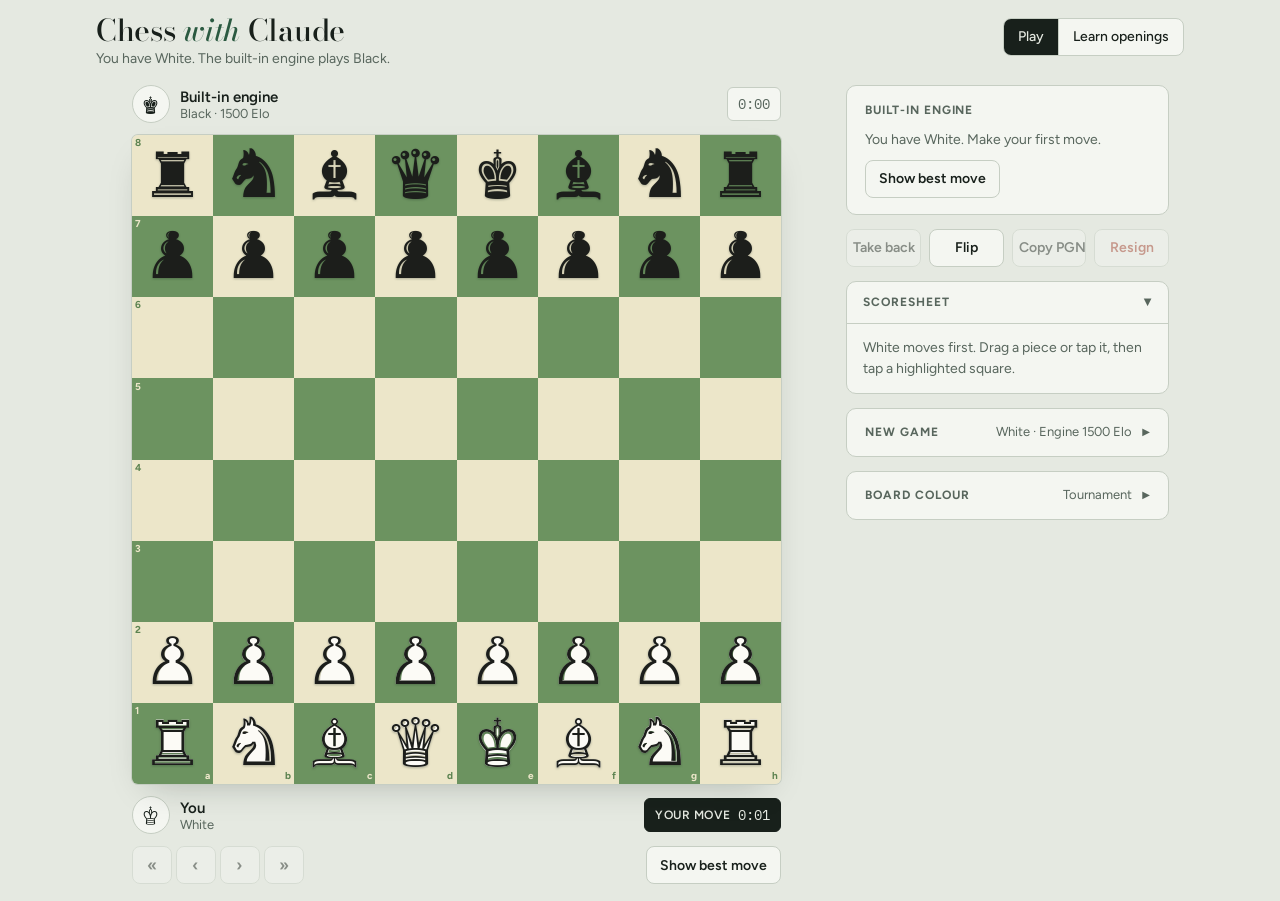
==== commit 1c191c18: "Chess: show the hint button under the board in Play mode too Co-Authored-By: Claude Opus 5.5 <norepl" ====
--- a/chess/site/index.html
+++ b/chess/site/index.html
@@ -319,6 +319,8 @@
 .review-label { color: var(--muted); font-size: 14px; font-variant-numeric: tabular-nums; }
 .review-label strong { color: var(--ink); font-weight: 600; }
 .review .live-btn { margin-left: auto; }
+.review .board-hint { margin-left: auto; }
+.review .board-hint:not([hidden]) + .live-btn { margin-left: 0; }
 .board-wrap.reviewing .board { box-shadow: 0 0 0 3px var(--accent), 0 14px 34px -16px var(--shadow); }
 .sheet .mv { all: unset; cursor: pointer; padding: 2px 5px; margin-left: -5px; border-radius: 4px; }
 .sheet .mv:hover { background: var(--line); }
@@ -517,6 +519,7 @@
           <button class="btn" type="button" id="nav-last" aria-label="Go to the current position">»</button>
         </div>
         <span class="review-label" id="review-label" aria-live="polite"></span>
+        <button class="btn board-hint" type="button" id="board-hint" hidden>Show a hint</button>
         <button class="btn primary live-btn" type="button" id="nav-live" hidden>Back to game</button>
       </div>
     </section>
@@ -2572,6 +2575,15 @@
       else if (state.hint && state.hint.fen === pos.fen()) { note = `Best move here: ${state.hint.san}. The orange arrow shows it on the board.`; warn = false; }
       else if (!actions.includes('hint')) actions = [...actions, 'hint'];
     }
+    // Play mode: the best-move hint also sits under the board.
+    if (!learn.on) {
+      const bh = $('#board-hint');
+      const shown = state.hint && state.hint.fen === pos.fen();
+      bh.hidden = !(hintBusy || (!think && !state.over && canMove()));
+      bh.className = 'btn board-hint';
+      bh.disabled = hintBusy || !!shown;
+      bh.textContent = hintBusy ? 'Thinking\u2026' : shown ? `Best: ${state.hint.san}` : 'Show best move';
+    }
     const noteEl = $('#talk-note');
     noteEl.className = 'talk-note' + (warn ? ' warn' : '');
     noteEl.innerHTML = (busy ? '<span class="pulse" aria-hidden="true"></span>' : '');
@@ -3093,6 +3105,7 @@
   }
   function renderLearn() {
     document.querySelectorAll('.play-only').forEach((el) => { el.hidden = learn.on; });
+    if (learn.on && !practising()) $('#board-hint').hidden = true;
     $('#coach-card').hidden = !learn.on || claude.status === 'off';
     $('#learn').hidden = !learn.on;
     $('#mode-' + (learn.on ? 'learn' : 'play')).checked = true;
@@ -3143,6 +3156,12 @@
     hintBtn.textContent = done ? (learn.target ? 'Next unchecked line' : 'Next line') : learn.hint === 0 ? 'Show a hint' : learn.hint === 1 ? 'Show the moves' : 'Hint shown';
     hintBtn.className = 'btn' + (done ? ' primary' : '');
     hintBtn.disabled = !done && (pos.turn !== learn.side || learn.hint >= 2 || !!learn.timer);
+    // The same hint button under the board, so it is in reach while you play.
+    const boardHint = $('#board-hint');
+    boardHint.hidden = !prac || viewPly != null;
+    boardHint.textContent = hintBtn.textContent;
+    boardHint.disabled = hintBtn.disabled;
+    boardHint.className = hintBtn.className + ' board-hint';
     $('#practice-stats').textContent = `Mistakes ${learn.mistakes} \u00B7 Hints ${learn.hints} \u00B7 Lines done ${learn.completed}`;
     $('#learn-restart').textContent = prac ? 'New line' : 'Restart';
     const showList = !prac || (learn.hint >= 2 && pos.turn === learn.side);
@@ -3263,6 +3282,7 @@
     learn.feedback = { bad: false, text: `Again: ${fullName(learn.target)}. The book will steer into the same line.` };
     renderLearn();
   });
+  $('#board-hint').addEventListener('click', () => { if (learn.on) $('#learn-hint').click(); else requestHint(); });
   $('#learn-hint').addEventListener('click', () => {
     if (!practising()) return;
     if (!learn.node.kids.length) { if (learn.target) { startLine(nextLine(learn.target)); return; } learnRestart(); return; }
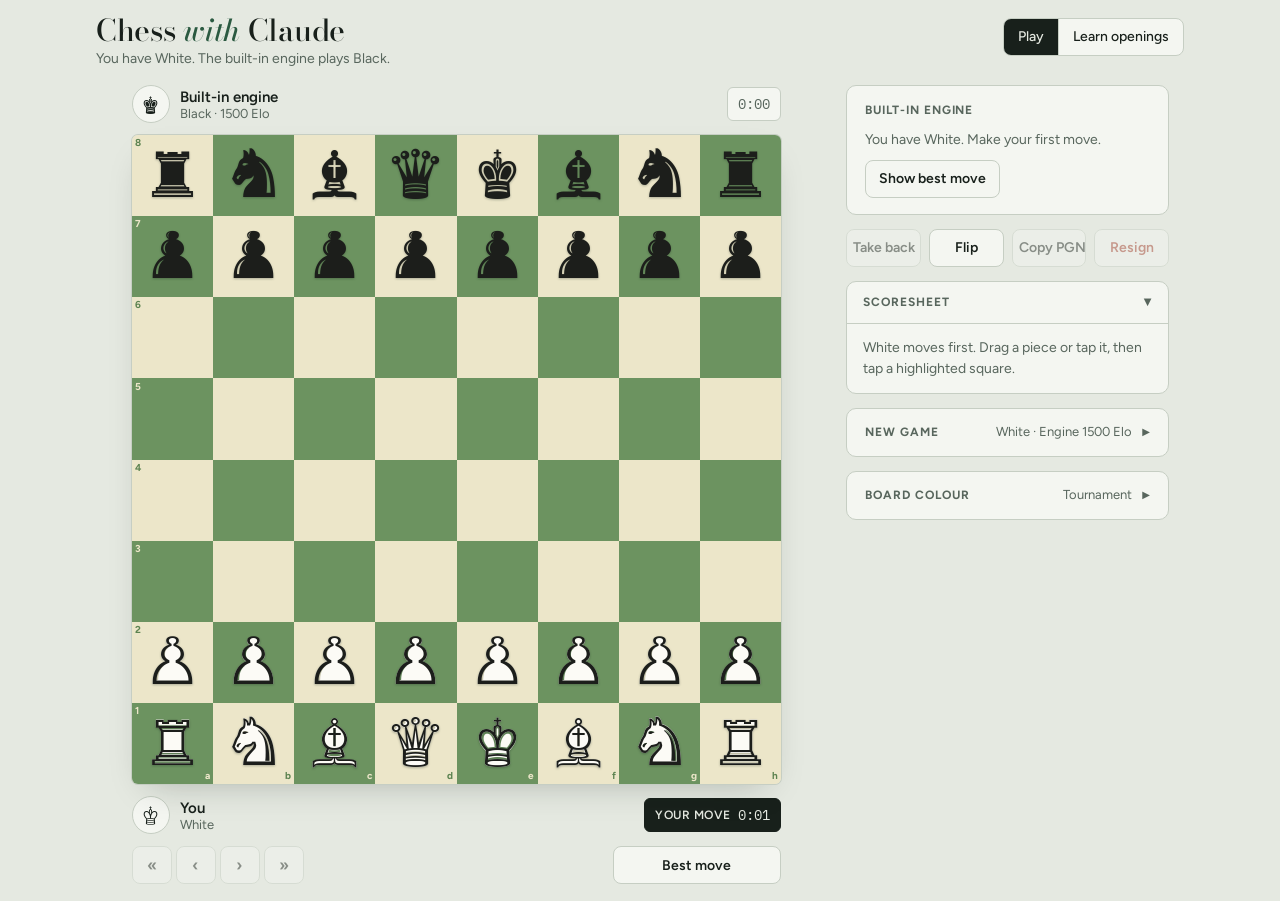
==== commit c2ea8e23: "Chess: static hint row under the board; collapsible explorer and line tree Co-Authored-By: Claude Op" ====
--- a/chess/site/index.html
+++ b/chess/site/index.html
@@ -313,14 +313,20 @@
 .elo-scale { display: flex; justify-content: space-between; font-family: var(--font-mono); font-size: 11px; color: var(--muted); }
 .hint { margin: 0; color: var(--muted); font-size: 13px; }
 
-.review { display: flex; align-items: center; gap: 8px; flex-wrap: wrap; }
-.nav { display: flex; gap: 4px; }
+/* A fixed grid, so changing labels or button text never re-flows the row. */
+.review { display: grid; grid-template-columns: auto minmax(0, 1fr) auto 10.5rem; grid-template-areas: "nav label live hint"; align-items: center; gap: 8px; min-height: 38px; }
+.nav { grid-area: nav; display: flex; gap: 4px; }
 .nav .btn { min-width: 40px; padding-inline: 8px; font-size: 17px; line-height: 1; }
-.review-label { color: var(--muted); font-size: 14px; font-variant-numeric: tabular-nums; }
+.review-label { grid-area: label; min-width: 0; color: var(--muted); font-size: 14px; font-variant-numeric: tabular-nums; white-space: nowrap; overflow: hidden; text-overflow: ellipsis; }
 .review-label strong { color: var(--ink); font-weight: 600; }
-.review .live-btn { margin-left: auto; }
-.review .board-hint { margin-left: auto; }
-.review .board-hint:not([hidden]) + .live-btn { margin-left: 0; }
+.review .live-btn { grid-area: live; white-space: nowrap; }
+.review .board-hint { grid-area: hint; width: 100%; white-space: nowrap; overflow: hidden; text-overflow: ellipsis; padding-inline: 8px; }
+@media (max-width: 600px) {
+  .review { grid-template-columns: auto minmax(0, 1fr); grid-template-areas: "nav hint" "label live"; row-gap: 6px; }
+  .review .board-hint { width: min(100%, 10rem); justify-self: end; }
+  .review-label { min-height: 38px; display: flex; align-items: center; }
+}
+@media (max-width: 400px) { .nav .btn { min-width: 34px; padding-inline: 6px; } }
 .board-wrap.reviewing .board { box-shadow: 0 0 0 3px var(--accent), 0 14px 34px -16px var(--shadow); }
 .sheet .mv { all: unset; cursor: pointer; padding: 2px 5px; margin-left: -5px; border-radius: 4px; }
 .sheet .mv:hover { background: var(--line); }
@@ -340,7 +346,9 @@
 .arrows .a.hot polygon { fill: var(--arrow-hot); }
 .arrows .a.hot circle { fill: var(--arrow-hot-solid); }
 .arrows text { fill: var(--badge-ink); font: 700 0.22px var(--font-body); text-anchor: middle; dominant-baseline: central; }
-.learn { padding: 16px 18px; display: grid; gap: 12px; }
+.learn { padding: 0; }
+.learn-body { padding: 2px 18px 16px; display: grid; gap: 12px; }
+.learn-label { font-size: 13px; font-weight: 600; color: var(--ink); }
 .learn-head { display: flex; justify-content: space-between; align-items: center; gap: 10px; }
 .learn select { font: inherit; font-size: 13px; padding: 5px 8px; border-radius: 6px; border: 1px solid var(--line); background: var(--surface); color: var(--ink); }
 .learn h2 { margin: 0; font-family: var(--font-display); font-weight: 500; font-size: 25px; line-height: 1.15; text-wrap: balance; }
@@ -368,10 +376,12 @@
 .sq.wrong::before { background: var(--check); opacity: 0.55; }
 .playon { display: grid; gap: 10px; padding: 12px; border-radius: 8px; background: var(--surface-2); border: 1px solid var(--line); }
 .panel .save-note { font-size: 13px; color: var(--muted); }
-.ltree-card { padding: 14px 16px; display: grid; gap: 10px; }
-.ltree-head { display: flex; align-items: center; gap: 10px; flex-wrap: wrap; }
+.ltree-card { padding: 0; }
+.ltree-inner { padding: 2px 16px 14px; display: grid; gap: 10px; }
+.ltree-head { display: flex; align-items: center; gap: 12px; }
+.ltree-head .ltree-bar { flex: 1; }
 .ltree-count { font-size: 13px; color: var(--muted); font-variant-numeric: tabular-nums; }
-.ltree-btns { margin-left: auto; display: flex; gap: 6px; }
+.ltree-btns { flex: none; display: flex; gap: 6px; }
 .ltree-btns .btn { padding: 6px 10px; min-height: 32px; font-size: 13px; }
 .ltree-bar { height: 4px; border-radius: 2px; background: var(--surface-2); overflow: hidden; }
 .ltree-bar span { display: block; height: 100%; background: var(--accent); transition: width 0.3s; }
@@ -525,9 +535,11 @@
     </section>
 
     <aside class="side">
-      <section class="card learn" id="learn" hidden aria-label="Opening explorer">
+      <details class="card learn" id="learn" hidden open>
+        <summary class="setup-sum"><span class="eyebrow">Opening explorer</span><span class="setup-now" id="learn-now"></span><span class="caret" aria-hidden="true">▶</span></summary>
+        <div class="learn-body">
         <div class="learn-head">
-          <p class="eyebrow">Opening explorer</p>
+          <label class="learn-label" for="learn-opening">Opening</label>
           <select id="learn-opening" aria-label="Opening"><option value="ruy">Ruy Lopez</option><option value="italian">Italian Game</option><option value="qg">Queen's Gambit</option><option value="london">London System</option><option value="english">English Opening</option><option value="kid">King's Indian Defence</option><option value="kia">King's Indian Attack</option></select>
         </div>
         <div class="seg" aria-label="Explorer mode">
@@ -560,22 +572,24 @@
           <span class="practice-stats" id="practice-stats"></span>
         </div>
         <ul class="cands" id="learn-cands"></ul>
-      </section>
-
-      <section class="card ltree-card" id="ltree" hidden aria-label="Lines to practise">
-        <div class="ltree-head">
-          <p class="eyebrow">Lines to practise</p>
-          <span class="ltree-count" id="ltree-count"></span>
-          <div class="ltree-btns">
-            <button class="btn" type="button" id="ltree-any">Any line</button>
-            <button class="btn" type="button" id="ltree-reset">Reset</button>
+        </div>
+      </details>
+
+      <details class="card ltree-card" id="ltree" hidden open>
+        <summary class="setup-sum"><span class="eyebrow">Lines to practise</span><span class="setup-now ltree-count" id="ltree-count"></span><span class="caret" aria-hidden="true">▶</span></summary>
+        <div class="ltree-inner">
+          <div class="ltree-head">
+            <div class="ltree-bar" aria-hidden="true"><span id="ltree-bar"></span></div>
+            <div class="ltree-btns">
+              <button class="btn" type="button" id="ltree-any">Any line</button>
+              <button class="btn" type="button" id="ltree-reset">Reset</button>
+            </div>
           </div>
+          <p class="ltree-stats" id="ltree-stats"></p>
+          <p class="hint" id="ltree-hint"></p>
+          <div class="ltree-body" id="ltree-body"></div>
         </div>
-        <div class="ltree-bar" aria-hidden="true"><span id="ltree-bar"></span></div>
-        <p class="ltree-stats" id="ltree-stats"></p>
-        <p class="hint" id="ltree-hint"></p>
-        <div class="ltree-body" id="ltree-body"></div>
-      </section>
+      </details>
 
       <section class="card talk play-only">
         <div class="talk-head">
@@ -2582,7 +2596,7 @@
       bh.hidden = !(hintBusy || (!think && !state.over && canMove()));
       bh.className = 'btn board-hint';
       bh.disabled = hintBusy || !!shown;
-      bh.textContent = hintBusy ? 'Thinking\u2026' : shown ? `Best: ${state.hint.san}` : 'Show best move';
+      bh.textContent = hintBusy ? 'Thinking\u2026' : shown ? `Best: ${state.hint.san}` : 'Best move';
     }
     const noteEl = $('#talk-note');
     noteEl.className = 'talk-note' + (warn ? ' warn' : '');
@@ -3114,6 +3128,7 @@
     const node = learn.node, ply = state.moves.length;
     const prac = practising();
     $('#lmode-' + learn.mode).checked = true;
+    $('#learn-now').textContent = `${OPENINGS[learn.opening].name} \u00B7 ${prac ? 'Practise as ' + COLOR[learn.side] : 'Explore'}`;
     $('#learn-opening').value = learn.opening;
     $('#lside-' + (learn.side ? 'black' : 'white')).checked = true;
     $('#lside-seg').hidden = !prac;
@@ -3159,7 +3174,8 @@
     // The same hint button under the board, so it is in reach while you play.
     const boardHint = $('#board-hint');
     boardHint.hidden = !prac || viewPly != null;
-    boardHint.textContent = hintBtn.textContent;
+    const SHORT = { 'Show a hint': 'Hint', 'Show the moves': 'Show moves', 'Next unchecked line': 'Next unchecked' };
+    boardHint.textContent = SHORT[hintBtn.textContent] || hintBtn.textContent;
     boardHint.disabled = hintBtn.disabled;
     boardHint.className = hintBtn.className + ' board-hint';
     $('#practice-stats').textContent = `Mistakes ${learn.mistakes} \u00B7 Hints ${learn.hints} \u00B7 Lines done ${learn.completed}`;
@@ -3493,6 +3509,12 @@
   window.addEventListener('resize', fitBoard);
   fitBoard();
 
+  // The explorer and line tree start open and remember whether you closed them.
+  for (const [id, key] of [['learn', 'learnOpen'], ['ltree', 'ltreeOpen']]) {
+    try { $('#' + id).open = localStorage.getItem('chess-with-claude:' + key) !== '0'; } catch (_) {}
+    $('#' + id).addEventListener('toggle', () => { try { localStorage.setItem('chess-with-claude:' + key, $('#' + id).open ? '1' : '0'); } catch (_) {} });
+  }
+
   // The scoresheet starts open and remembers whether you closed it.
   try { $('#sheet-card').open = localStorage.getItem('chess-with-claude:sheetOpen') !== '0'; } catch (_) {}
   $('#sheet-card').addEventListener('toggle', () => {
